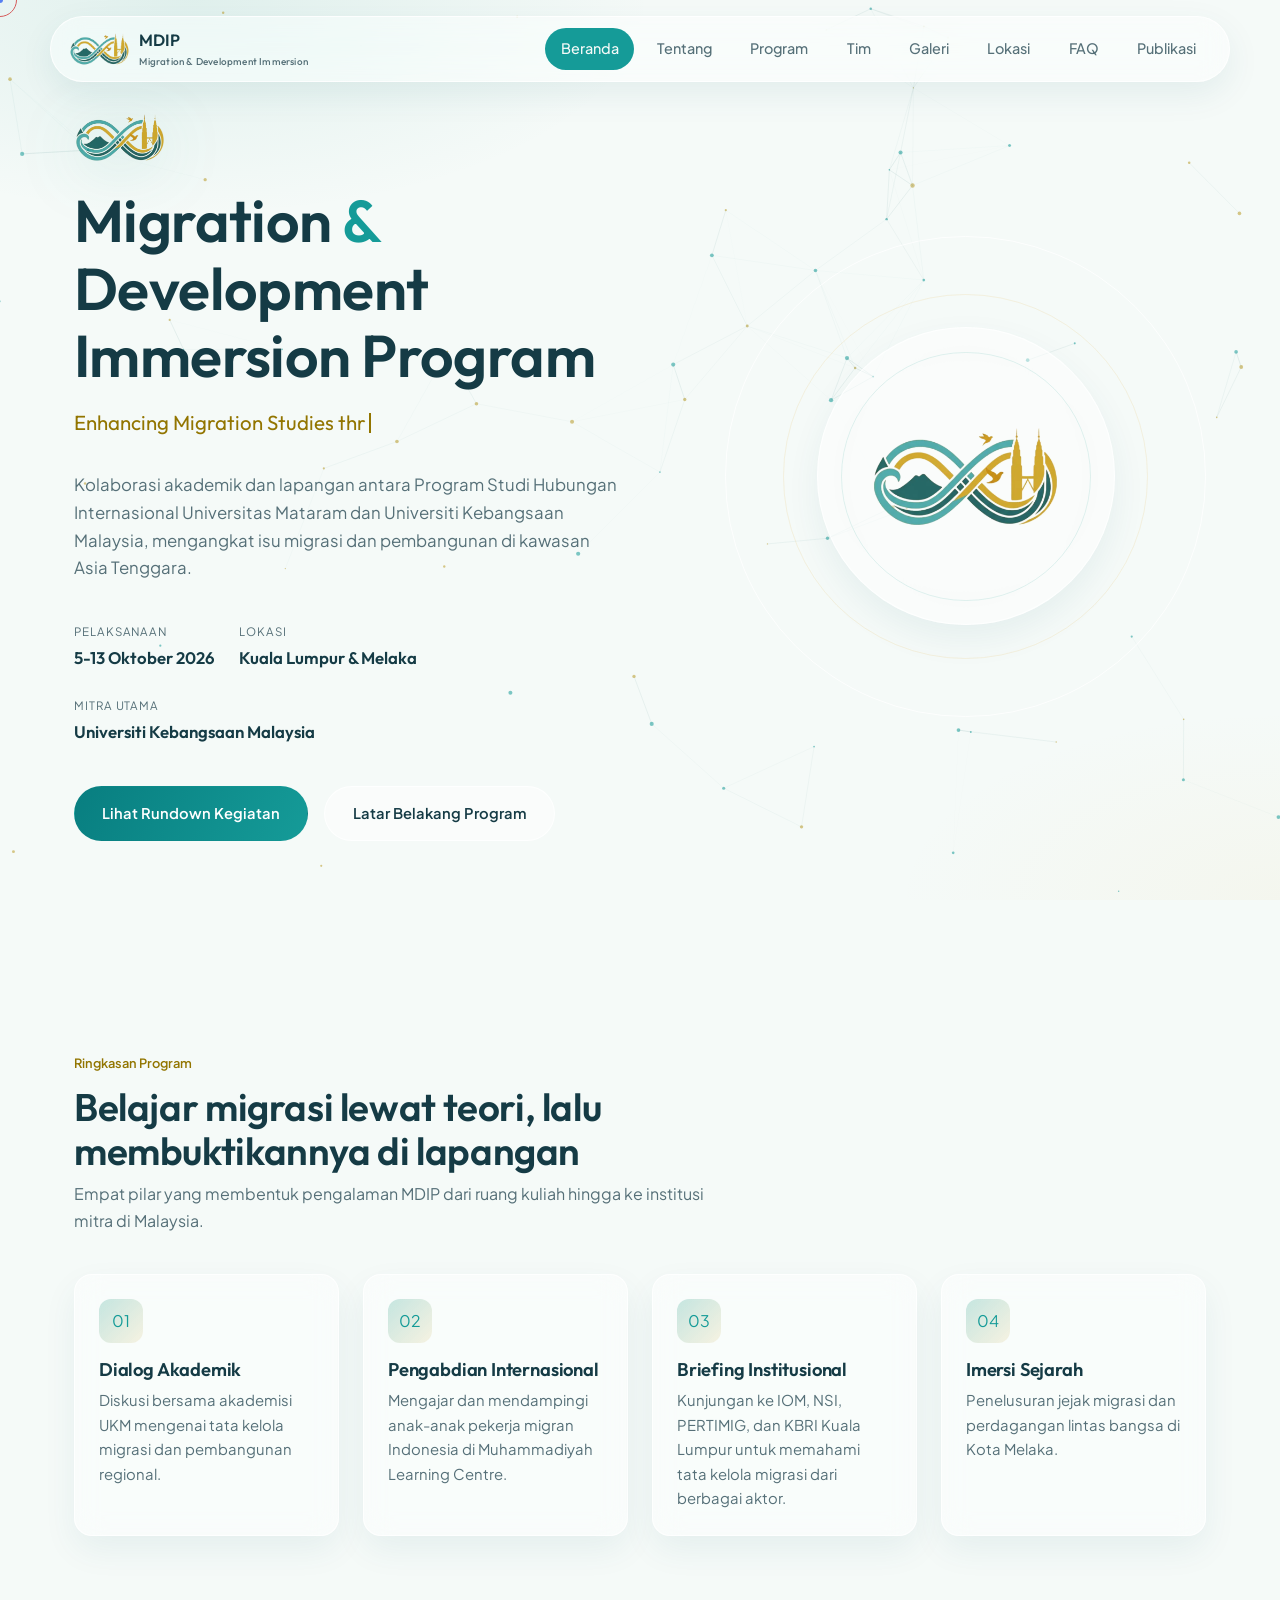
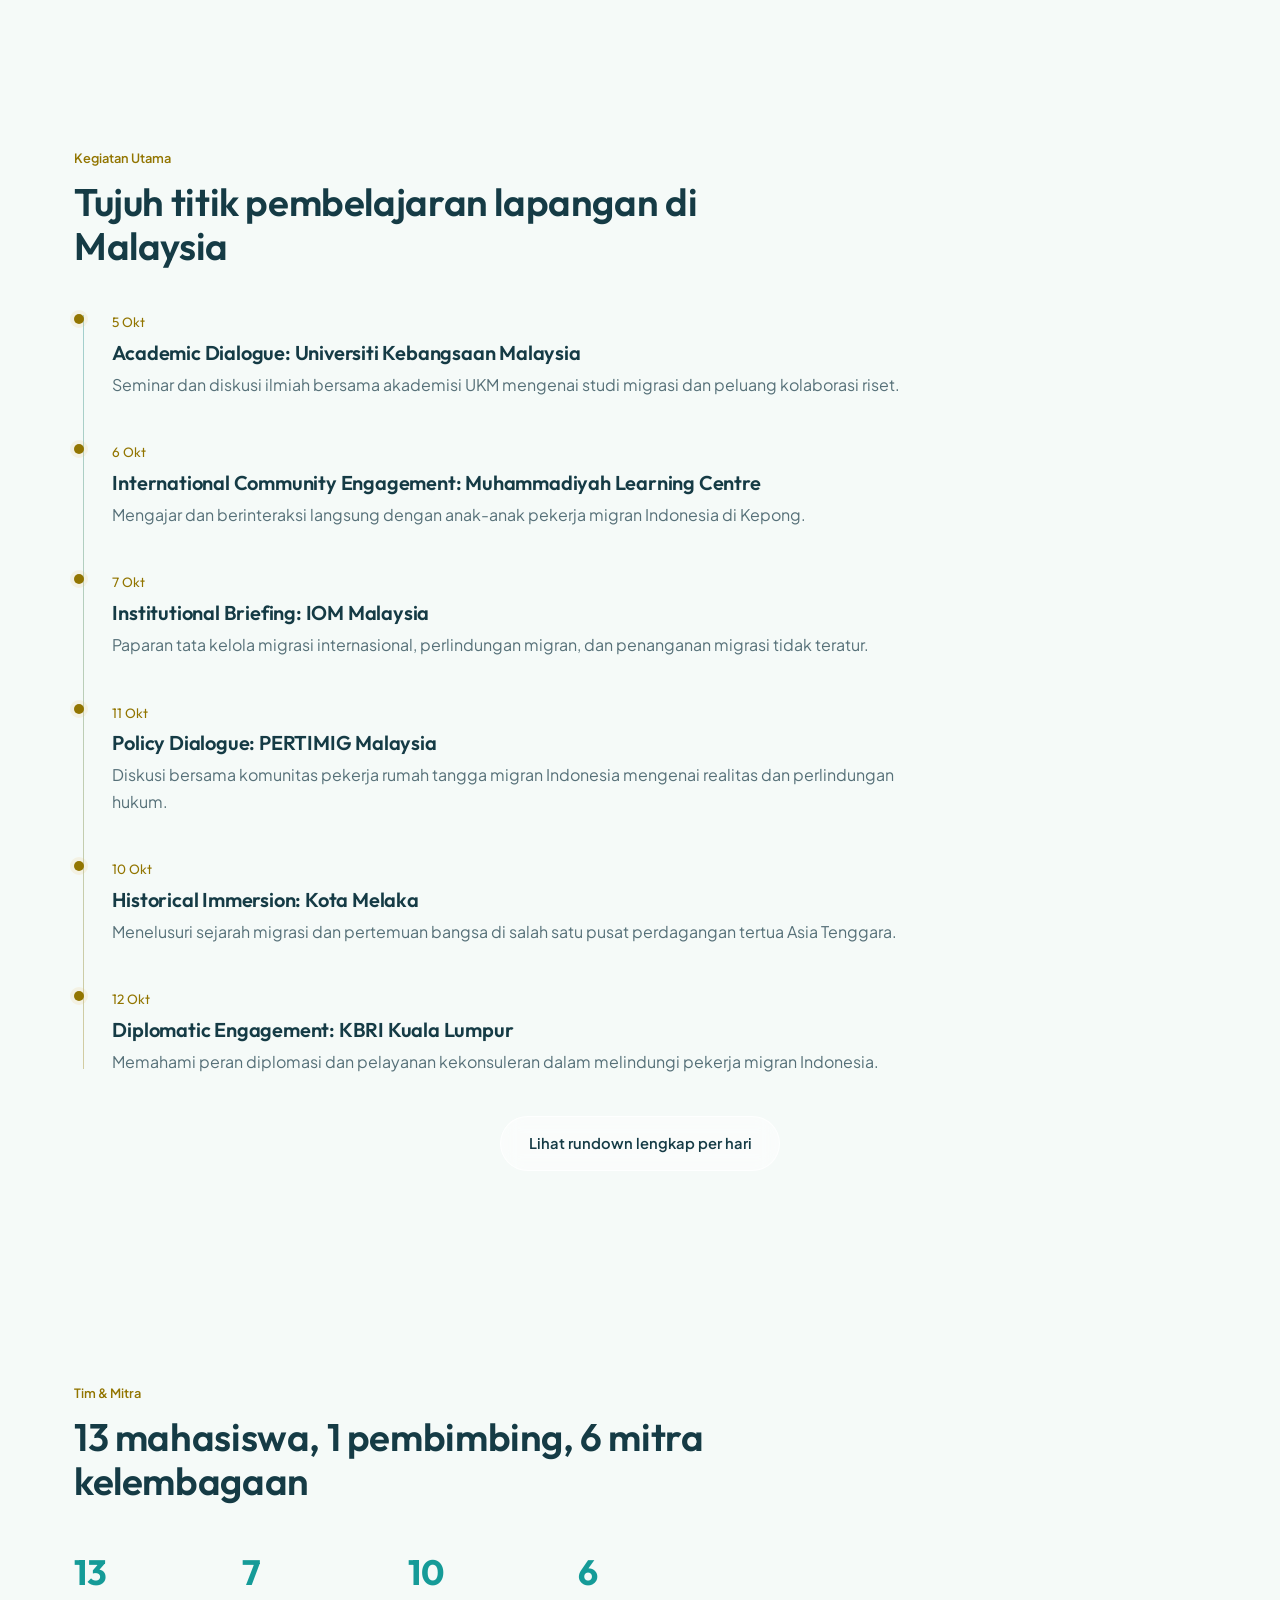
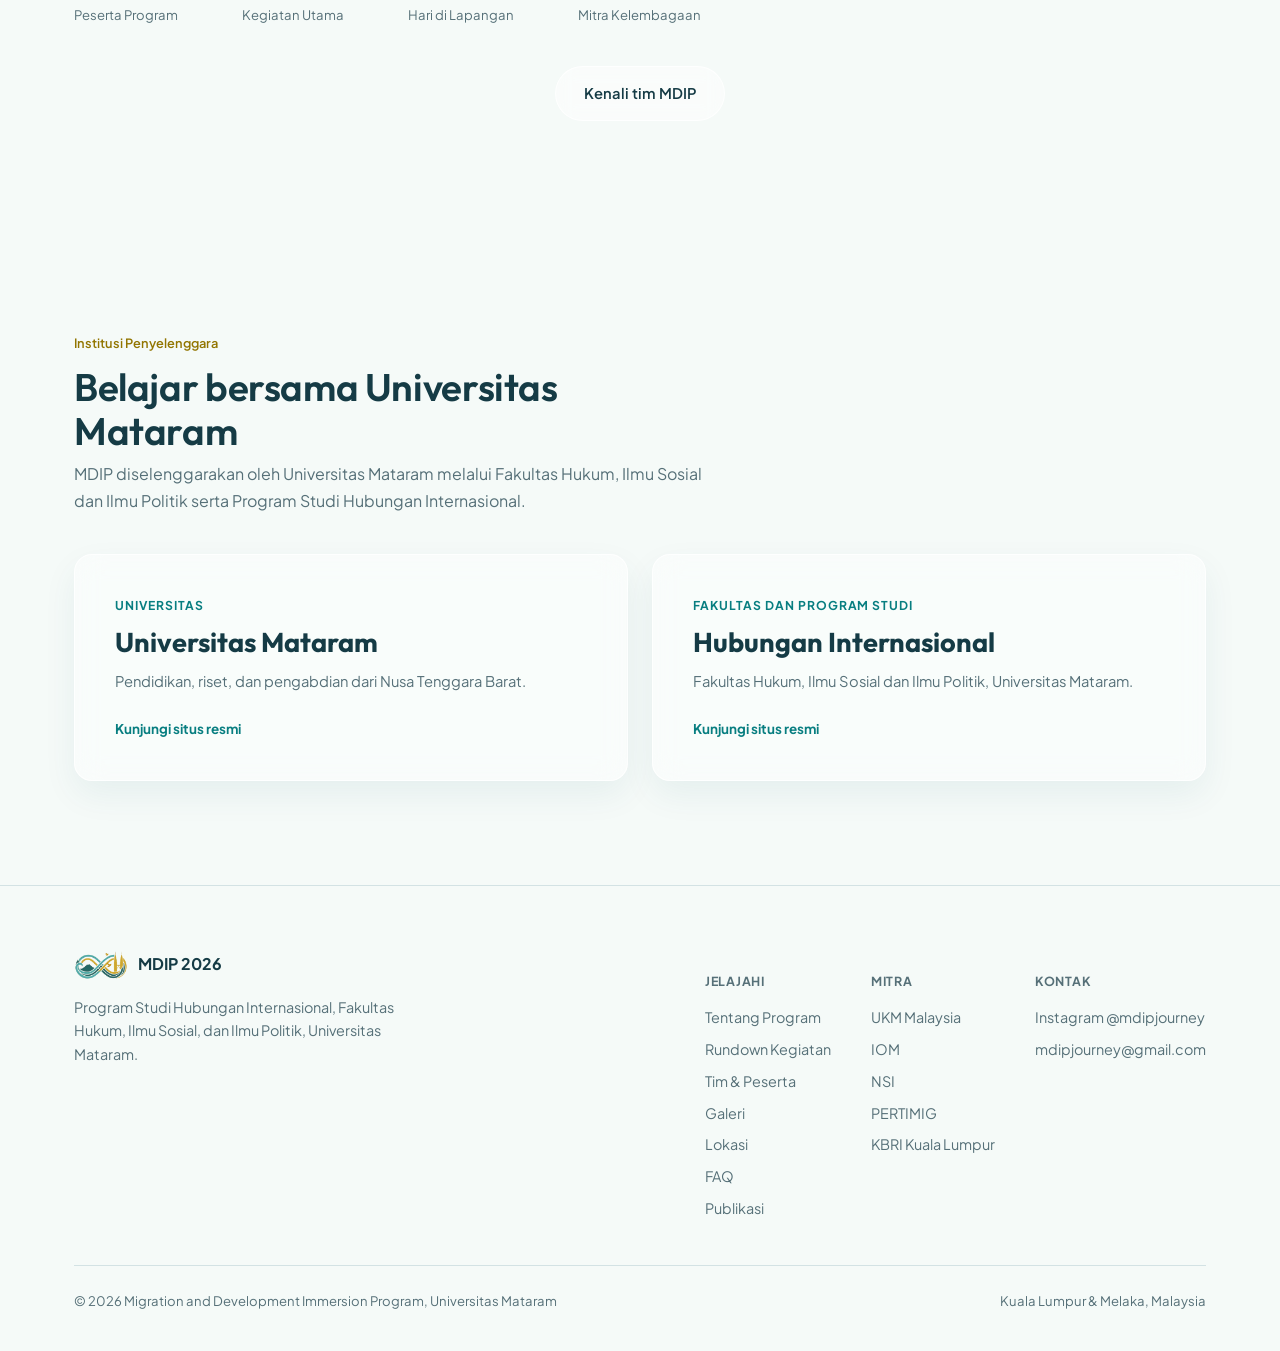
==== index.html @ fc99e885 "update" ====
<!DOCTYPE html>
<html lang="id">
<head>
<meta charset="UTF-8">
<meta name="viewport" content="width=device-width, initial-scale=1.0">
<title>MDIP: Migration and Development Immersion Program</title>
<meta name="description" content="Migration and Development Immersion Program: kolaborasi akademik dan lapangan antara Universitas Mataram dan Universiti Kebangsaan Malaysia, 5-13 Oktober 2026.">
<link rel="icon" href="assets/logo-icon.png">
<link rel="preconnect" href="https://fonts.googleapis.com">
<link href="https://fonts.googleapis.com/css2?family=Outfit:wght@500;600;700&family=Plus+Jakarta+Sans:wght@400;500;600;700&display=swap" rel="stylesheet">
<link rel="stylesheet" href="css/style.css">
<link rel="stylesheet" href="css/animations.css">
<script>try { if (sessionStorage.getItem('mdipPageEnterAt')) document.documentElement.classList.add('page-pending'); } catch (_) {}</script>
</head>
<body>

<canvas id="particle-canvas" aria-hidden="true"></canvas>
<div class="page-veil"></div>

<header class="site-header">
  <div class="container nav-inner">
    <a href="index.html" class="brand">
      <img src="assets/logo-icon.png" alt="Logo MDIP">
      <span>MDIP<small>Migration &amp; Development Immersion</small></span>
    </a>
    <nav class="nav-links" id="navLinks">
      <a href="index.html">Beranda</a>
      <a href="about.html">Tentang</a>
      <a href="program.html">Program</a>
      <a href="team.html">Tim</a>
      <a href="gallery.html">Galeri</a>
      <a href="resources.html">Lokasi</a><a href="faq.html">FAQ</a><a href="publications.html">Publikasi</a>
    </nav>
    <button class="nav-toggle" aria-label="Buka menu navigasi" aria-expanded="false">☰</button>
  </div>
</header>

<main>

  <!-- ================= HERO ================= -->
  <section class="hero">
    <div class="container hero-grid">
      <div>
        <img src="assets/logo-icon.png" class="hero-logo" alt="Lambang MDIP: gelombang teal bertemu siluet menara kembar berwarna emas">
        <h1>Migration <span class="accent">&amp;</span> Development<br>Immersion Program</h1>
        <p class="hero-type" data-typing="Enhancing Migration Studies through Academic and Field-Based Collaboration."></p>
        <p class="lede">Kolaborasi akademik dan lapangan antara Program Studi Hubungan Internasional Universitas Mataram dan Universiti Kebangsaan Malaysia, mengangkat isu migrasi dan pembangunan di kawasan Asia Tenggara.</p>

        <div class="hero-meta">
          <div class="meta-item"><span class="k">Pelaksanaan</span><span class="v">5-13 Oktober 2026</span></div>
          <div class="meta-item"><span class="k">Lokasi</span><span class="v">Kuala Lumpur &amp; Melaka</span></div>
          <div class="meta-item"><span class="k">Mitra Utama</span><span class="v">Universiti Kebangsaan Malaysia</span></div>
        </div>

        <div class="hero-cta">
          <a href="program.html" class="btn btn-primary">Lihat Rundown Kegiatan</a>
          <a href="about.html" class="btn btn-ghost">Latar Belakang Program</a>
        </div>
      </div>

      <div class="hero-visual" aria-hidden="true">
        <div class="ring r1"></div>
        <div class="ring r2"></div>
        <div class="ring r3"></div>
        <div class="core glass">
          <img src="assets/logo-icon.png" alt="">
        </div>
      </div>
    </div>
  </section>

  <!-- ================= SUMMARY ================= -->
  <section>
    <div class="container">
      <div class="section-head" data-reveal>
        <span class="eyebrow">Ringkasan Program</span>
        <h2>Belajar migrasi lewat teori, lalu membuktikannya di lapangan</h2>
        <p>Empat pilar yang membentuk pengalaman MDIP dari ruang kuliah hingga ke institusi mitra di Malaysia.</p>
      </div>

      <div class="grid grid-4" data-reveal-stagger>
        <div class="tilt-card glass">
          <div class="icon">01</div>
          <h3>Dialog Akademik</h3>
          <p>Diskusi bersama akademisi UKM mengenai tata kelola migrasi dan pembangunan regional.</p>
        </div>
        <div class="tilt-card glass">
          <div class="icon">02</div>
          <h3>Pengabdian Internasional</h3>
          <p>Mengajar dan mendampingi anak-anak pekerja migran Indonesia di Muhammadiyah Learning Centre.</p>
        </div>
        <div class="tilt-card glass">
          <div class="icon">03</div>
          <h3>Briefing Institusional</h3>
          <p>Kunjungan ke IOM, NSI, PERTIMIG, dan KBRI Kuala Lumpur untuk memahami tata kelola migrasi dari berbagai aktor.</p>
        </div>
        <div class="tilt-card glass">
          <div class="icon">04</div>
          <h3>Imersi Sejarah</h3>
          <p>Penelusuran jejak migrasi dan perdagangan lintas bangsa di Kota Melaka.</p>
        </div>
      </div>
    </div>
  </section>

  <!-- ================= HIGHLIGHTS ================= -->
  <section>
    <div class="container">
      <div class="section-head" data-reveal>
        <span class="eyebrow">Kegiatan Utama</span>
        <h2>Tujuh titik pembelajaran lapangan di Malaysia</h2>
      </div>

      <div class="timeline" data-reveal-stagger>
        <div class="timeline-item">
          <span class="num">5 Okt</span>
          <h3>Academic Dialogue: Universiti Kebangsaan Malaysia</h3>
          <p>Seminar dan diskusi ilmiah bersama akademisi UKM mengenai studi migrasi dan peluang kolaborasi riset.</p>
        </div>
        <div class="timeline-item">
          <span class="num">6 Okt</span>
          <h3>International Community Engagement: Muhammadiyah Learning Centre</h3>
          <p>Mengajar dan berinteraksi langsung dengan anak-anak pekerja migran Indonesia di Kepong.</p>
        </div>
        <div class="timeline-item">
          <span class="num">7 Okt</span>
          <h3>Institutional Briefing: IOM Malaysia</h3>
          <p>Paparan tata kelola migrasi internasional, perlindungan migran, dan penanganan migrasi tidak teratur.</p>
        </div>
        <div class="timeline-item">
          <span class="num">11 Okt</span>
          <h3>Policy Dialogue: PERTIMIG Malaysia</h3>
          <p>Diskusi bersama komunitas pekerja rumah tangga migran Indonesia mengenai realitas dan perlindungan hukum.</p>
        </div>
        <div class="timeline-item">
          <span class="num">10 Okt</span>
          <h3>Historical Immersion: Kota Melaka</h3>
          <p>Menelusuri sejarah migrasi dan pertemuan bangsa di salah satu pusat perdagangan tertua Asia Tenggara.</p>
        </div>
        <div class="timeline-item">
          <span class="num">12 Okt</span>
          <h3>Diplomatic Engagement: KBRI Kuala Lumpur</h3>
          <p>Memahami peran diplomasi dan pelayanan kekonsuleran dalam melindungi pekerja migran Indonesia.</p>
        </div>
      </div>

      <div style="margin-top: var(--space-4); text-align:center;" data-reveal>
        <a href="program.html" class="btn btn-ghost">Lihat rundown lengkap per hari</a>
      </div>
    </div>
  </section>

  <!-- ================= TEAM PREVIEW ================= -->
  <section>
    <div class="container">
      <div class="section-head" data-reveal>
        <span class="eyebrow">Tim &amp; Mitra</span>
        <h2>13 mahasiswa, 1 pembimbing, 6 mitra kelembagaan</h2>
      </div>

      <div class="stat-strip" data-reveal-stagger>
        <div class="stat"><div class="n"><span data-count="13">0</span></div><div class="l">Peserta Program</div></div>
        <div class="stat"><div class="n"><span data-count="7">0</span></div><div class="l">Kegiatan Utama</div></div>
        <div class="stat"><div class="n"><span data-count="10">0</span></div><div class="l">Hari di Lapangan</div></div>
        <div class="stat"><div class="n"><span data-count="6">0</span></div><div class="l">Mitra Kelembagaan</div></div>
      </div>

      <div style="margin-top: var(--space-4); text-align:center;" data-reveal>
        <a href="team.html" class="btn btn-ghost">Kenali tim MDIP</a>
      </div>
    </div>
  </section>

  <!-- ================= INSTITUSI ================= -->
  <section class="institutions-section">
    <div class="container">
      <div class="section-head" data-reveal>
        <span class="eyebrow">Institusi Penyelenggara</span>
        <h2>Belajar bersama Universitas Mataram</h2>
        <p>MDIP diselenggarakan oleh Universitas Mataram melalui Fakultas Hukum, Ilmu Sosial dan Ilmu Politik serta Program Studi Hubungan Internasional.</p>
      </div>
      <div class="institutions-grid" data-reveal-stagger>
        <a class="institution-card glass" href="https://unram.ac.id/" target="_blank" rel="noopener noreferrer" aria-label="Kunjungi situs resmi Universitas Mataram">
          <span class="institution-kicker">Universitas</span>
          <strong>Universitas Mataram</strong>
          <span class="institution-description">Pendidikan, riset, dan pengabdian dari Nusa Tenggara Barat.</span>
          <span class="institution-link">Kunjungi situs resmi</span>
        </a>
        <a class="institution-card glass" href="https://hi.unram.ac.id/" target="_blank" rel="noopener noreferrer" aria-label="Kunjungi situs resmi Program Studi Hubungan Internasional Universitas Mataram">
          <span class="institution-kicker">Fakultas dan Program Studi</span>
          <strong>Hubungan Internasional</strong>
          <span class="institution-description">Fakultas Hukum, Ilmu Sosial dan Ilmu Politik, Universitas Mataram.</span>
          <span class="institution-link">Kunjungi situs resmi</span>
        </a>
      </div>
    </div>
  </section>

</main>

<footer class="site-footer">
  <div class="container">
    <div class="footer-grid">
      <div>
        <div class="footer-brand">
          <img src="assets/logo-icon.png" alt="Logo MDIP">
          <strong>MDIP 2026</strong>
        </div>
        <p style="margin-top:1rem; max-width: 32ch; color: var(--ink-dim); font-size:0.9rem;">Program Studi Hubungan Internasional, Fakultas Hukum, Ilmu Sosial, dan Ilmu Politik, Universitas Mataram.</p>
      </div>
      <div class="footer-links">
        <div>
          <h5>Jelajahi</h5>
          <a href="about.html">Tentang Program</a>
          <a href="program.html">Rundown Kegiatan</a>
          <a href="team.html">Tim &amp; Peserta</a>
          <a href="gallery.html">Galeri</a>
          <a href="resources.html">Lokasi</a><a href="faq.html">FAQ</a><a href="publications.html">Publikasi</a>
        </div>
        <div>
          <h5>Mitra</h5>
          <a href="about.html#mitra-ukm">UKM Malaysia</a>
          <a href="about.html#mitra-iom">IOM</a>
          <a href="about.html#mitra-nsi">NSI</a>
          <a href="about.html#mitra-pertimig">PERTIMIG</a>
          <a href="about.html#mitra-kbri">KBRI Kuala Lumpur</a>
        </div>
        <div>
          <h5>Kontak</h5>
          <a href="https://www.instagram.com/mdipjourney/" target="_blank" rel="noopener noreferrer">Instagram @mdipjourney</a>
          <a href="mailto:mdipjourney@gmail.com">mdipjourney@gmail.com</a>
        </div>
      </div>
    </div>
    <div class="footer-bottom">
      <span>© 2026 Migration and Development Immersion Program, Universitas Mataram</span>
      <span>Kuala Lumpur &amp; Melaka, Malaysia</span>
    </div>
  </div>
</footer>

<script src="js/particles.js"></script>
<script src="js/animations.js"></script>
<script src="js/main.js"></script>
</body>
</html>
---- css/style.css ----
/* =========================================================================
   MDIP: Migration and Development Immersion Program
   style.css: core design tokens, layout, and component styling
   Palette pulled from the MDIP mark: teal wave, gold skyline, deep blue text
   ========================================================================= */

:root {
  /* --- Color tokens (from the MDIP logo) --- */
  --navy: #F5FAF8;
  --navy-soft: #FFFFFF;
  --charcoal: #EAF3F0;
  --teal: #087E80;
  --teal-bright: #159B98;
  --gold: #927500;
  --deep-blue: #07556A;
  --ink: #153B45;
  --ink-dim: #567078;
  --line: rgba(7, 85, 106, 0.14);
  --glass-bg: rgba(255, 255, 255, 0.48);
  --glass-bg-strong: rgba(255, 255, 255, 0.68);
  --glass-border: rgba(255, 255, 255, 0.78);

  /* --- Type --- */
  --font-display: 'Outfit', 'Plus Jakarta Sans', sans-serif;
  --font-body: 'Plus Jakarta Sans', sans-serif;

  /* --- Spacing scale --- */
  --space-1: 0.5rem;
  --space-2: 1rem;
  --space-3: 1.5rem;
  --space-4: 2.5rem;
  --space-5: 4rem;
  --space-6: 6.5rem;

  --radius: 18px;
  --radius-sm: 10px;
  --max-width: 1180px;

  --ease: cubic-bezier(0.22, 1, 0.36, 1);
}

/* =========================================================================
   Reset
   ========================================================================= */
*, *::before, *::after { box-sizing: border-box; }
html { scroll-behavior: smooth; }
body, h1, h2, h3, h4, p, figure { margin: 0; }
ul { list-style: none; margin: 0; padding: 0; }
a { color: inherit; text-decoration: none; }
img { max-width: 100%; display: block; }
button { font: inherit; cursor: pointer; }

body {
  background: var(--navy);
  color: var(--ink);
  font-family: var(--font-body);
  font-size: 16px;
  line-height: 1.65;
  -webkit-font-smoothing: antialiased;
  overflow-x: hidden;
  position: relative;
}

/* Subtle radial vignette behind the particle canvas so corners stay dark */
body::before {
  content: "";
  position: fixed;
  inset: 0;
  z-index: -2;
  background:
    radial-gradient(ellipse 60% 40% at 15% 0%, rgba(42,157,143,0.10), transparent 60%),
    radial-gradient(ellipse 50% 35% at 100% 100%, rgba(233,196,106,0.07), transparent 60%),
    var(--navy);
}

::selection { background: var(--teal); color: var(--navy); }

h1, h2, h3, h4 {
  font-family: var(--font-display);
  font-weight: 600;
  line-height: 1.15;
  letter-spacing: -0.01em;
}

.eyebrow {
  font-family: var(--font-body);
  font-weight: 600;
  font-size: 0.8rem;
  color: var(--gold);
  display: inline-block;
}

.container {
  max-width: var(--max-width);
  margin: 0 auto;
  padding: 0 var(--space-3);
}

section { position: relative; padding: var(--space-6) 0; }

/* Scroll focus visibility */
a:focus-visible, button:focus-visible, summary:focus-visible {
  outline: 2px solid var(--teal-bright);
  outline-offset: 3px;
  border-radius: 4px;
}

/* =========================================================================
   Particle canvas + custom cursor
   ========================================================================= */
#particle-canvas {
  position: fixed;
  inset: 0;
  z-index: -1;
  width: 100%;
  height: 100%;
}

.cursor-dot, .cursor-ring {
  position: fixed;
  top: 0; left: 0;
  pointer-events: none;
  z-index: 9999;
  border-radius: 50%;
  transform: translate(-50%, -50%);
  mix-blend-mode: difference;
}
.cursor-dot {
  width: 6px; height: 6px;
  background: var(--gold);
}
.cursor-ring {
  width: 34px; height: 34px;
  border: 1px solid var(--teal-bright);
  transition: width 0.2s var(--ease), height 0.2s var(--ease), border-color 0.2s var(--ease), opacity 0.2s;
}
.cursor-ring.is-active {
  width: 54px; height: 54px;
  border-color: var(--gold);
}
@media (hover: none), (pointer: coarse) {
  .cursor-dot, .cursor-ring { display: none; }
}

/* =========================================================================
   Navigation
   ========================================================================= */
.site-header {
  position: fixed;
  top: 0; left: 0; right: 0;
  z-index: 500;
  padding: var(--space-2) 0;
  transition: padding 0.35s var(--ease), background 0.35s var(--ease);
}
.site-header .nav-inner {
  display: flex;
  align-items: center;
  justify-content: space-between;
  padding: 0.65rem 1.1rem;
  border-radius: 999px;
  background: var(--glass-bg);
  border: 1px solid var(--glass-border);
  backdrop-filter: blur(15px) saturate(150%);
  -webkit-backdrop-filter: blur(15px) saturate(150%);
  box-shadow: 0 12px 34px rgba(7, 85, 106, 0.08);
}
.site-header.is-scrolled { padding: 0.6rem 0; }
.site-header.is-scrolled .nav-inner { background: var(--glass-bg-strong); }

.brand {
  display: flex;
  align-items: center;
  gap: 0.6rem;
  font-family: var(--font-display);
  font-weight: 600;
  font-size: 1.02rem;
}
.brand img { height: 34px; width: auto; }
.brand span { color: var(--ink); }
.brand small { display: block; font-size: 0.62rem; font-weight: 500; color: var(--ink-dim); letter-spacing: 0.02em; }

.nav-links {
  display: flex;
  align-items: center;
  gap: var(--space-1);
}
.nav-links a {
  position: relative;
  padding: 0.55rem 0.95rem;
  font-size: 0.9rem;
  font-weight: 500;
  color: var(--ink-dim);
  border-radius: 999px;
  transition: color 0.25s var(--ease), background 0.25s var(--ease);
}
.nav-links a:active, .footer-links a:active, .btn:active, button:active { transform: scale(0.97); }
.nav-links a:hover, .nav-links a.is-active { color: var(--navy); background: var(--teal-bright); }

.nav-toggle {
  display: none;
  width: 40px; height: 40px;
  border-radius: 50%;
  border: 1px solid var(--glass-border);
  background: transparent;
  color: var(--ink);
  align-items: center;
  justify-content: center;
}

@media (max-width: 860px) {
  .nav-toggle { display: flex; }
  .nav-links {
    position: fixed;
    top: 88px; right: var(--space-3); left: var(--space-3);
    flex-direction: column;
    align-items: stretch;
    gap: 0.3rem;
    padding: var(--space-2);
    background: rgba(255, 255, 255, 0.78);
    border: 1px solid var(--glass-border);
    border-radius: var(--radius);
    backdrop-filter: blur(18px) saturate(150%);
    -webkit-backdrop-filter: blur(18px) saturate(150%);
    transform: translateY(-12px);
    opacity: 0;
    pointer-events: none;
    transition: all 0.3s var(--ease);
  }
  .nav-links.is-open { transform: translateY(0); opacity: 1; pointer-events: auto; }
  .nav-links a { text-align: center; padding: 0.85rem; }
}

/* =========================================================================
   Buttons
   ========================================================================= */
.btn {
  display: inline-flex;
  align-items: center;
  gap: 0.55rem;
  padding: 0.9rem 1.7rem;
  border-radius: 999px;
  font-weight: 600;
  font-size: 0.92rem;
  border: 1px solid transparent;
  position: relative;
  overflow: hidden;
  transition: transform 0.3s var(--ease), box-shadow 0.3s var(--ease), background-color 0.3s var(--ease);
}
.btn-primary {
  background: linear-gradient(120deg, var(--teal), var(--teal-bright));
  color: #FFFFFF;
}
.btn-primary:hover { transform: translateY(-2px); box-shadow: 0 14px 30px -12px rgba(42,157,143,0.55); }
.btn-ghost {
  background: var(--glass-bg);
  border-color: var(--glass-border);
  color: var(--ink);
  backdrop-filter: blur(10px);
  -webkit-backdrop-filter: blur(10px);
}
.btn-ghost:hover { border-color: var(--gold); color: var(--gold); transform: translateY(-2px); }

/* =========================================================================
   Hero
   ========================================================================= */
.hero {
  min-height: 100svh;
  display: flex;
  align-items: center;
  padding-top: 7rem;
}
.hero-grid {
  display: grid;
  grid-template-columns: 1.1fr 0.9fr;
  gap: var(--space-5);
  align-items: center;
}
.hero-logo {
  width: 92px;
  margin-bottom: var(--space-3);
  filter: drop-shadow(0 8px 30px rgba(42,157,143,0.25));
}
.hero h1 {
  font-size: clamp(2.4rem, 4.6vw, 4rem);
  color: var(--ink);
}
.hero h1 .accent { color: var(--teal-bright); }
.hero-type {
  margin-top: var(--space-2);
  font-family: var(--font-display);
  font-size: clamp(1.05rem, 1.6vw, 1.35rem);
  color: var(--gold);
  min-height: 2.4em;
}
.hero-type .cursor-bar { display: inline-block; width: 2px; height: 1em; background: var(--gold); margin-left: 3px; animation: blink 0.9s steps(1) infinite; vertical-align: -0.15em; }
@keyframes blink { 50% { opacity: 0; } }

.hero p.lede { margin-top: var(--space-2); max-width: 46ch; color: var(--ink-dim); font-size: 1.05rem; }

.hero-meta {
  display: flex;
  flex-wrap: wrap;
  gap: var(--space-3);
  margin-top: var(--space-4);
}
.hero-meta .meta-item { display: flex; flex-direction: column; gap: 0.2rem; }
.hero-meta .meta-item .k { font-size: 0.72rem; text-transform: uppercase; letter-spacing: 0.08em; color: var(--ink-dim); }
.hero-meta .meta-item .v { font-family: var(--font-display); font-weight: 600; font-size: 1.05rem; }

.hero-cta { margin-top: var(--space-4); display: flex; gap: var(--space-2); flex-wrap: wrap; }

.hero-visual {
  position: relative;
  aspect-ratio: 1/1;
  display: grid;
  place-items: center;
}
.hero-visual .ring {
  position: absolute;
  border-radius: 50%;
  border: 1px solid var(--glass-border);
}
.hero-visual .ring.r1 { inset: 0; }
.hero-visual .ring.r2 { inset: 12%; border-color: rgba(233,196,106,0.18); }
.hero-visual .ring.r3 { inset: 24%; border-color: rgba(42,157,143,0.25); }
.hero-visual .core {
  position: relative;
  width: 62%; height: 62%;
  border-radius: 50%;
  background: var(--glass-bg);
  border: 1px solid var(--glass-border);
  backdrop-filter: blur(15px) saturate(150%);
  -webkit-backdrop-filter: blur(15px) saturate(150%);
  display: grid; place-items: center;
  padding: var(--space-3);
}
.hero-visual img { width: 78%; }

@media (max-width: 960px) {
  .hero-grid { grid-template-columns: 1fr; }
  .hero-visual { max-width: 320px; margin: 0 auto; }
}

/* =========================================================================
   Glass card
   ========================================================================= */
.glass {
  background: var(--glass-bg);
  border: 1px solid var(--glass-border);
  border-radius: var(--radius);
  backdrop-filter: blur(15px) saturate(150%);
  -webkit-backdrop-filter: blur(15px) saturate(150%);
  box-shadow: 0 14px 34px rgba(7, 85, 106, 0.065);
}
@supports not ((backdrop-filter: blur(1px)) or (-webkit-backdrop-filter: blur(1px))) {
  .glass, .site-header .nav-inner { background: rgba(255, 255, 255, 0.96); }
}

/* Section headers */
.section-head { max-width: 640px; margin-bottom: var(--space-4); }
.section-head h2 { font-size: clamp(1.8rem, 3vw, 2.6rem); margin-top: 0.6rem; }
.section-head p { margin-top: var(--space-1); color: var(--ink-dim); }

/* =========================================================================
   Summary / highlight grids
   ========================================================================= */
.grid { display: grid; gap: var(--space-3); }
.grid-2 { grid-template-columns: repeat(2, 1fr); }
.grid-3 { grid-template-columns: repeat(3, 1fr); }
.grid-4 { grid-template-columns: repeat(4, 1fr); }
@media (max-width: 900px) { .grid-3, .grid-4 { grid-template-columns: repeat(2, 1fr); } }
@media (max-width: 600px) { .grid-2, .grid-3, .grid-4 { grid-template-columns: 1fr; } }

.tilt-card {
  padding: var(--space-3);
  transition: transform 0.15s ease, border-color 0.3s var(--ease), box-shadow 0.3s var(--ease);
  will-change: transform;
}
.tilt-card:hover { border-color: rgba(233,196,106,0.35); box-shadow: 0 20px 45px -20px rgba(0,0,0,0.55); }
.tilt-card .num { font-family: var(--font-display); font-size: 0.85rem; color: var(--teal-bright); }
.tilt-card h3 { margin-top: 0.7rem; font-size: 1.15rem; }
.tilt-card p { margin-top: 0.5rem; color: var(--ink-dim); font-size: 0.93rem; }
.tilt-card .icon {
  width: 44px; height: 44px;
  border-radius: 12px;
  display: grid; place-items: center;
  background: linear-gradient(135deg, rgba(42,157,143,0.25), rgba(233,196,106,0.18));
  color: var(--teal-bright);
  margin-bottom: var(--space-2);
}

/* =========================================================================
   Timeline (activities)
   ========================================================================= */
.timeline { position: relative; padding-left: 2.4rem; }
.timeline::before {
  content: "";
  position: absolute; left: 0.55rem; top: 0.4rem; bottom: 0.4rem;
  width: 1px;
  background: linear-gradient(var(--teal), var(--gold));
  opacity: 0.35;
}
.timeline-item { position: relative; padding: 0 0 var(--space-4); }
.timeline-item:last-child { padding-bottom: 0; }
.timeline-item::before {
  content: "";
  position: absolute; left: -2.4rem; top: 0.35rem;
  width: 10px; height: 10px;
  border-radius: 50%;
  background: var(--gold);
  box-shadow: 0 0 0 4px rgba(233,196,106,0.15);
}
.timeline-item .num { color: var(--gold); font-family: var(--font-display); font-size: 0.85rem; }
.timeline-item h3 { margin-top: 0.4rem; font-size: 1.25rem; }
.timeline-item p { margin-top: 0.5rem; color: var(--ink-dim); max-width: 68ch; }

/* =========================================================================
   Accordion (rundown)
   ========================================================================= */
.rundown-tabs {
  display: flex;
  gap: 0.4rem;
  overflow-x: auto;
  padding-bottom: 0.5rem;
  margin-bottom: var(--space-3);
  scrollbar-width: thin;
}
.rundown-tabs button {
  flex: 0 0 auto;
  padding: 0.65rem 1.1rem;
  border-radius: 999px;
  border: 1px solid var(--glass-border);
  background: var(--glass-bg);
  color: var(--ink-dim);
  font-size: 0.85rem;
  font-weight: 600;
  transition: all 0.25s var(--ease);
}
.rundown-tabs button.is-active { background: var(--teal); color: #FFFFFF; border-color: var(--teal); }
.rundown-tabs button .d { display: block; font-size: 0.68rem; font-weight: 500; opacity: 0.75; }

.rundown-panel { display: none; }
.rundown-panel.is-active { display: block; }
.rundown-panel.is-active { animation: panelIn 0.42s var(--ease) both; }
@keyframes panelIn { from { opacity: 0; transform: translateY(12px); } to { opacity: 1; transform: translateY(0); } }
.rundown-panel h3 { font-size: 1.3rem; }
.rundown-panel .sub { color: var(--gold); font-size: 0.85rem; margin-top: 0.3rem; }

.agenda-row {
  display: grid;
  grid-template-columns: 110px 1fr;
  gap: var(--space-2);
  padding: var(--space-2) 0;
  border-bottom: 1px solid var(--line);
}
.agenda-row:last-child { border-bottom: none; }
.agenda-row .time { font-family: var(--font-display); font-weight: 600; color: var(--teal-bright); font-size: 0.92rem; }
.agenda-row .what { font-weight: 600; }
.agenda-row .desc { color: var(--ink-dim); font-size: 0.9rem; margin-top: 0.25rem; }
.agenda-row .loc { display: inline-block; margin-top: 0.4rem; font-size: 0.78rem; color: var(--gold); }
@media (max-width: 640px) { .agenda-row { grid-template-columns: 1fr; gap: 0.3rem; } }

/* =========================================================================
   Team
   ========================================================================= */
.leadership-grid { display: grid; grid-template-columns: minmax(0, 1fr); max-width: 780px; gap: var(--space-3); }
.supervisor-card { display: grid; grid-template-columns: minmax(190px, 0.72fr) 1fr; align-items: center; overflow: hidden; }
.supervisor-card > img { width: 100%; height: 100%; min-height: 300px; object-fit: cover; object-position: center 24%; }
.supervisor-copy { padding: clamp(1.25rem, 3vw, 2.25rem); }
.supervisor-copy h3 { margin-top: 0.7rem; font-size: clamp(1.2rem, 2.2vw, 1.55rem); }
.supervisor-copy p { margin-top: 0.7rem; color: var(--ink-dim); font-size: 0.92rem; }
.team-lead-card { padding: clamp(1.5rem, 3vw, 2.25rem); min-height: 220px; display: flex; flex-direction: column; align-items: flex-start; }
.team-lead-card, .division-card { cursor: pointer; text-align: left; }
.team-lead-card:hover, .division-card:hover { border-color: rgba(8, 126, 128, 0.34); box-shadow: 0 18px 38px rgba(7, 85, 106, 0.12); }
.team-lead-card:focus-visible, .division-card:focus-visible { outline: 2px solid var(--teal); outline-offset: 4px; }
.team-role-label { color: var(--teal); font-size: 0.76rem; font-weight: 700; letter-spacing: 0.1em; text-transform: uppercase; }
.team-lead-card h3 { margin-top: 1rem; font-size: clamp(1.2rem, 2.2vw, 1.55rem); }
.team-lead-card p { margin-top: 0.7rem; color: var(--ink-dim); font-size: 0.92rem; }
.team-lead-card .nim { margin-top: auto; padding-top: 1rem; font-size: 0.72rem; color: var(--teal); letter-spacing: 0.04em; }

.divisions-grid { display: grid; grid-template-columns: repeat(5, minmax(0, 1fr)); gap: var(--space-2); }
.division-card { padding: 0; overflow: hidden; }
.division-card img { width: 100%; aspect-ratio: 4 / 5; object-fit: cover; object-position: center; transition: transform 0.55s var(--ease); }
.division-card:hover img, .division-card:focus-visible img { transform: scale(1.035); }
.division-card h3 { margin: 0; padding: 1rem 1.1rem 1.2rem; font-size: 1.12rem; }
.leader-photo-card p { margin: -0.75rem 1.1rem 1.2rem; color: var(--ink-dim); font-size: 0.84rem; }
.team-card-hint { display: block; width: 100%; margin-top: 1rem; padding-top: 0.85rem; border-top: 1px solid var(--line); color: var(--teal); font-size: 0.78rem; font-weight: 700; }
.team-card-hint span { display: inline-block; margin-left: 0.25rem; transition: transform 0.25s var(--ease); }
.team-lead-card:hover .team-card-hint span { transform: translate(3px, -2px); }
@media (max-width: 1100px) { .divisions-grid { grid-template-columns: repeat(3, minmax(0, 1fr)); gap: var(--space-3); } }
@media (max-width: 760px) { .divisions-grid { grid-template-columns: repeat(2, minmax(0, 1fr)); } }
@media (max-width: 560px) {
  .divisions-grid { grid-template-columns: 1fr; }
  .supervisor-card { grid-template-columns: 1fr; }
  .supervisor-card > img { height: auto; min-height: 0; aspect-ratio: 4 / 3; object-position: center 25%; }
}

/* Team photos are ready to populate as images are added later. */
.team-photo-dialog {
  position: fixed;
  inset: 0;
  margin: auto;
  padding: 0;
  width: min(720px, calc(100% - 2rem));
  max-height: min(90vh, 860px);
  overflow: auto;
  border: 1px solid rgba(255,255,255,0.82);
  border-radius: var(--radius);
  background: rgba(255,255,255,0.96);
  color: var(--ink);
  box-shadow: 0 28px 90px rgba(7, 54, 67, 0.3);
  opacity: 0;
  transform: translateY(18px) scale(0.985);
  transition: opacity 0.22s ease, transform 0.22s var(--ease);
}
.team-photo-dialog.is-visible { opacity: 1; transform: translateY(0) scale(1); }
.team-photo-dialog::backdrop { background: rgba(12, 43, 51, 0.58); backdrop-filter: blur(8px); -webkit-backdrop-filter: blur(8px); }
.team-dialog-content { position: relative; padding: clamp(1.25rem, 4vw, 2.25rem); }
.team-dialog-content h2 { margin-top: 0.45rem; padding-right: 2.5rem; font-size: clamp(1.4rem, 3vw, 2rem); }
.team-dialog-subtitle { margin-top: 0.3rem; color: var(--ink-dim); font-size: 0.9rem; }
.team-dialog-close { position: absolute; top: 1rem; right: 1rem; display: inline-flex; align-items: center; justify-content: center; min-height: 40px; padding: 0.55rem 1rem; border: 1px solid var(--line); border-radius: 999px; background: white; color: var(--ink); font-size: 0.84rem; font-weight: 700; line-height: 1; transition: transform 0.2s var(--ease), background 0.2s ease, border-color 0.2s ease; }
.team-dialog-close:hover { transform: translateY(-1px); border-color: var(--teal); background: var(--charcoal); }
.team-photo-stage { display: grid; place-items: center; width: fit-content; max-width: 100%; height: auto; min-height: 0; margin: 1.2rem auto 0; overflow: hidden; border: 1px solid var(--line); border-radius: var(--radius-sm); background: linear-gradient(145deg, rgba(21,155,152,0.06), rgba(185,154,40,0.06)); }
.team-photo-stage img { display: block; width: auto; height: auto; max-width: 100%; max-height: min(55vh, 560px); object-fit: contain; }
.team-photo-stage img.team-photo-enter { animation: teamPhotoEnter 0.24s var(--ease) both; }
@keyframes teamPhotoEnter { from { opacity: 0; transform: translateY(5px) scale(0.992); } to { opacity: 1; transform: translateY(0) scale(1); } }
.team-photo-placeholder { display: grid; place-items: center; align-content: center; gap: 0.8rem; width: min(100%, 420px); min-height: 220px; padding: 1.5rem; color: var(--ink-dim); text-align: center; font-size: 0.88rem; }
.photo-placeholder-mark { display: grid; place-items: center; width: 64px; height: 64px; border: 1px solid rgba(8,126,128,0.22); border-radius: 20px; background: rgba(255,255,255,0.72); color: var(--teal); font-family: var(--font-display); font-size: 0.82rem; font-weight: 700; letter-spacing: 0.08em; }
.team-photo-controls { display: flex; align-items: center; justify-content: center; gap: 1rem; margin-top: 1rem; }
.team-photo-controls button { display: grid; place-items: center; width: 40px; height: 40px; border: 1px solid var(--line); border-radius: 50%; background: white; color: var(--teal); font-size: 1.2rem; transition: background 0.2s ease, transform 0.2s var(--ease); }
.team-photo-controls button:hover { background: var(--charcoal); transform: scale(1.05); }
.team-photo-controls button[hidden] { display: none; }
.team-photo-counter { min-width: 110px; color: var(--ink-dim); font-size: 0.78rem; text-align: center; }
@media (prefers-reduced-motion: reduce) { .team-photo-dialog, .team-photo-dialog.is-visible { transition: none; transform: none; } .team-photo-stage img.team-photo-enter { animation: none; } }

/* =========================================================================
   Gallery
   ========================================================================= */
.masonry {
  columns: 3 220px;
  column-gap: var(--space-2);
}
.masonry figure {
  break-inside: avoid;
  margin-bottom: var(--space-2);
  border-radius: var(--radius-sm);
  overflow: hidden;
  position: relative;
  cursor: pointer;
  transition: transform 0.28s var(--ease), box-shadow 0.28s var(--ease);
}
.masonry figure:active { transform: scale(0.985); }
.masonry .ph {
  width: 100%;
  aspect-ratio: var(--ar, 1/1);
  background: linear-gradient(135deg, var(--deep-blue), var(--navy-soft));
  display: grid; place-items: center;
  color: var(--ink-dim);
  font-size: 0.78rem;
  text-align: center;
  padding: var(--space-2);
}
.masonry figcaption {
  position: absolute; inset: auto 0 0 0;
  padding: 0.7rem 0.9rem;
  font-size: 0.78rem;
  background: linear-gradient(to top, rgba(10,21,32,0.9), transparent);
  transform: translateY(100%);
  transition: transform 0.3s var(--ease);
}
.masonry figure:hover figcaption { transform: translateY(0); }

.lightbox {
  position: fixed; inset: 0; z-index: 2000;
  background: rgba(12, 43, 51, 0.78);
  backdrop-filter: blur(6px);
  display: none;
  align-items: center; justify-content: center;
  padding: var(--space-3);
}
.lightbox.is-open { display: flex; }
.lightbox .box { position: relative; max-width: 640px; width: 100%; padding: var(--space-4); text-align: center; }
.lightbox .close { position: absolute; top: var(--space-3); right: var(--space-3); width: auto; min-height: 40px; padding: 0.55rem 1rem; border-radius: 999px; display: inline-flex; align-items: center; justify-content: center; font-size: 0.84rem; font-weight: 700; }

/* Partner logos strip */
.partners-strip {
  display: flex;
  flex-wrap: wrap;
  gap: var(--space-3);
  align-items: center;
  justify-content: space-between;
  padding: var(--space-3);
}
.partners-strip .mark {
  font-family: var(--font-display);
  font-weight: 600;
  color: var(--ink-dim);
  font-size: 0.95rem;
  letter-spacing: 0.02em;
  opacity: 0.75;
  transition: opacity 0.3s, color 0.3s;
}
.partners-strip .mark:hover { opacity: 1; color: var(--gold); }

/* =========================================================================
   SDG chips
   ========================================================================= */
.sdg-grid { display: grid; grid-template-columns: repeat(4, 1fr); gap: var(--space-2); }
@media (max-width: 760px) { .sdg-grid { grid-template-columns: repeat(2, 1fr); } }
.sdg-card { padding: var(--space-3); text-align: left; }
.sdg-card {
  display: flex;
  flex-direction: column;
  min-height: 230px;
  color: var(--ink);
  transition: transform 0.32s var(--ease), border-color 0.32s var(--ease), box-shadow 0.32s var(--ease);
}
.sdg-card:hover { transform: translateY(-5px); border-color: rgba(8, 126, 128, 0.34); box-shadow: 0 18px 38px rgba(7, 85, 106, 0.12); }
.sdg-card .tag { font-family: var(--font-display); font-weight: 700; font-size: 1.6rem; color: var(--gold); }
.sdg-card h4 { margin-top: 0.5rem; font-size: 0.98rem; }
.sdg-card p { margin-top: 0.4rem; font-size: 0.85rem; color: var(--ink-dim); }
.sdg-visit { margin-top: auto; padding-top: var(--space-2); color: var(--teal); font-size: 0.8rem; font-weight: 700; }
.sdg-card:hover .sdg-visit { color: var(--deep-blue); }

/* Official university links on the home page */
.institutions-grid { display: grid; grid-template-columns: repeat(2, minmax(0, 1fr)); gap: var(--space-3); }
.institution-card {
  min-height: 220px;
  padding: clamp(1.5rem, 4vw, 2.5rem);
  display: flex;
  flex-direction: column;
  align-items: flex-start;
  color: var(--ink);
  transition: transform 0.32s var(--ease), border-color 0.32s var(--ease), box-shadow 0.32s var(--ease);
}
.institution-card:hover { transform: translateY(-5px); border-color: rgba(8, 126, 128, 0.34); box-shadow: 0 18px 38px rgba(7, 85, 106, 0.12); }
.institution-kicker { color: var(--teal); font-size: 0.76rem; font-weight: 700; letter-spacing: 0.08em; text-transform: uppercase; }
.institution-card strong { margin-top: 0.7rem; font-family: var(--font-display); font-size: clamp(1.25rem, 2.4vw, 1.7rem); line-height: 1.2; }
.institution-description { margin-top: 0.65rem; color: var(--ink-dim); font-size: 0.92rem; }
.institution-link { margin-top: auto; padding-top: var(--space-3); color: var(--teal); font-size: 0.84rem; font-weight: 700; }
.institution-card:hover .institution-link { color: var(--deep-blue); }
@media (max-width: 640px) { .institutions-grid { grid-template-columns: 1fr; } }
.partner-directory-grid { display: grid; grid-template-columns: repeat(3, minmax(0, 1fr)); gap: var(--space-2); }
.partner-directory-card {
  min-height: 190px;
  padding: clamp(1.25rem, 2.5vw, 1.8rem);
  display: flex;
  flex-direction: column;
  align-items: flex-start;
  color: var(--ink);
  transition: transform 0.32s var(--ease), border-color 0.32s var(--ease), box-shadow 0.32s var(--ease);
}
.partner-directory-card:hover { transform: translateY(-5px); border-color: rgba(8, 126, 128, 0.34); box-shadow: 0 18px 38px rgba(7, 85, 106, 0.12); }
.partner-directory-card strong { margin-top: 0.65rem; font-family: var(--font-display); font-size: 1.2rem; line-height: 1.25; }
.partner-directory-card .institution-link { margin-top: auto; }
@media (max-width: 860px) { .partner-directory-grid { grid-template-columns: repeat(2, minmax(0, 1fr)); } }
@media (max-width: 560px) { .partner-directory-grid { grid-template-columns: 1fr; } }

/* =========================================================================
   Footer
   ========================================================================= */
.site-footer { padding: var(--space-5) 0 var(--space-4); border-top: 1px solid var(--line); }
.footer-grid { display: flex; justify-content: space-between; flex-wrap: wrap; gap: var(--space-4); }
.footer-brand { display: flex; align-items: center; gap: 0.6rem; }
.footer-brand img { height: 30px; }
.footer-links { display: flex; gap: var(--space-4); flex-wrap: wrap; }
.footer-links h5 { font-size: 0.78rem; text-transform: uppercase; letter-spacing: 0.06em; color: var(--ink-dim); margin-bottom: 0.7rem; }
.footer-links a { display: block; padding: 0.25rem 0; color: var(--ink-dim); font-size: 0.9rem; transition: color 0.25s; }
.footer-links a:hover { color: var(--teal-bright); }
.footer-bottom { margin-top: var(--space-4); padding-top: var(--space-3); border-top: 1px solid var(--line); font-size: 0.82rem; color: var(--ink-dim); display: flex; justify-content: space-between; flex-wrap: wrap; gap: 0.5rem; }

/* =========================================================================
   Page hero (inner pages)
   ========================================================================= */
.page-hero { padding: 9.5rem 0 var(--space-5); }
.page-hero h1 { font-size: clamp(2rem, 4vw, 3rem); }
.page-hero p { margin-top: var(--space-2); color: var(--ink-dim); max-width: 60ch; }
.breadcrumb { font-size: 0.82rem; color: var(--ink-dim); margin-bottom: var(--space-2); }
.breadcrumb a:hover { color: var(--gold); }

/* Objectives list */
.check-list li { display: flex; gap: 0.8rem; padding: 0.65rem 0; border-bottom: 1px solid var(--line); }
.check-list li:last-child { border-bottom: none; }
.check-list .bullet { flex: 0 0 auto; width: 22px; height: 22px; border-radius: 50%; border: 1px solid var(--teal-bright); display: grid; place-items: center; margin-top: 0.15rem; }
.check-list .bullet::after { content: ""; width: 6px; height: 6px; border-radius: 50%; background: var(--teal-bright); }

/* Stat strip */
.stat-strip { display: flex; gap: var(--space-5); flex-wrap: wrap; }
.stat-strip .stat .n { font-family: var(--font-display); font-size: 2.2rem; font-weight: 700; color: var(--teal-bright); }
.stat-strip .stat .l { font-size: 0.82rem; color: var(--ink-dim); margin-top: 0.2rem; }

/* =========================================================================
   Resources: locations, FAQs, and publication archive
   ========================================================================= */
.resource-jump { display:flex; flex-wrap:wrap; gap:.75rem; margin-top:var(--space-3); }
.resource-jump .btn { min-height:46px; }
.resource-section { scroll-margin-top:6rem; }
.map-layout { display:grid; grid-template-columns:minmax(0,1.15fr) minmax(340px,.85fr); gap:1.2rem; align-items:stretch; }
.map-frame { position:relative; min-height:530px; overflow:hidden; border:1px solid var(--line); border-radius:var(--radius); background:var(--charcoal); }
.map-frame iframe { width:100%; height:100%; min-height:530px; display:block; border:0; filter:saturate(.82); }
.map-caption { position:absolute; left:1rem; bottom:1rem; display:flex; align-items:center; gap:.55rem; padding:.65rem .9rem; border:1px solid var(--glass-border); border-radius:999px; background:rgba(255,255,255,.92); color:var(--ink); font-size:.78rem; font-weight:600; box-shadow:0 8px 25px rgba(21,59,69,.1); }
.map-live-dot { width:8px; height:8px; border-radius:50%; background:#16a085; box-shadow:0 0 0 4px rgba(22,160,133,.13); }
.location-panel { padding:1.3rem; border:1px solid var(--line); border-radius:var(--radius); }
.location-heading { display:flex; align-items:center; justify-content:space-between; padding:.25rem .15rem .9rem; }
.location-count { color:var(--ink-dim); font-size:.75rem; font-weight:600; }
.location-item { display:grid; grid-template-columns:34px minmax(0,1fr) 20px; gap:.75rem; align-items:center; padding:.85rem .25rem; border-top:1px solid var(--line); transition:background .2s, padding .2s; }
.location-item:hover { padding-right:.6rem; padding-left:.6rem; background:rgba(8,126,128,.055); }
.location-number { display:grid; place-items:center; width:30px; height:30px; border:1px solid rgba(8,126,128,.24); border-radius:10px; color:var(--teal); font:600 .72rem var(--font-display); }
.location-item strong,.location-item small,.route-link strong,.route-link small { display:block; }
.location-item strong,.route-link strong { font-size:.88rem; line-height:1.35; }
.location-item small,.route-link small { margin-top:.25rem; color:var(--ink-dim); font-size:.73rem; line-height:1.4; }
.location-arrow { color:var(--teal); font-size:1rem; }
.route-link { display:flex; justify-content:space-between; align-items:center; gap:1rem; margin-top:.75rem; padding:1rem; border-radius:14px; background:linear-gradient(110deg,rgba(8,126,128,.1),rgba(146,117,0,.09)); color:var(--ink); }
.route-link>span:last-child { color:var(--teal); font-size:1.1rem; }
.map-note { margin-top:1rem; color:var(--ink-dim); font-size:.8rem; }
.faq-list { display:grid; gap:.7rem; max-width:900px; margin:0 auto; }
.faq-item { border:1px solid var(--line); border-radius:16px; overflow:hidden; transition:border-color .2s, background .2s; }
.faq-item[open] { border-color:rgba(8,126,128,.34); background:rgba(255,255,255,.72); }
.faq-item summary { display:grid; grid-template-columns:38px minmax(0,1fr) 20px; gap:.9rem; align-items:center; padding:1.15rem 1.25rem; cursor:pointer; list-style:none; font-family:var(--font-display); font-size:1rem; font-weight:600; line-height:1.4; }
.faq-item summary::-webkit-details-marker { display:none; }
.faq-index { color:var(--gold); font:600 .75rem var(--font-body); }
.faq-plus { position:relative; width:18px; height:18px; color:var(--teal); }
.faq-plus::before,.faq-plus::after { content:""; position:absolute; top:8px; left:3px; width:12px; height:2px; border-radius:2px; background:currentColor; transition:transform .2s; }
.faq-plus::after { transform:rotate(90deg); }
.faq-item[open] .faq-plus::after { transform:rotate(0); }
.faq-answer { padding:0 3.25rem 1.2rem; color:var(--ink-dim); font-size:.9rem; }
.faq-answer p { max-width:75ch; }
.faq-answer a { color:var(--teal); font-weight:600; text-decoration:underline; text-underline-offset:3px; }
.faq-contact { display:flex; max-width:900px; margin:1.2rem auto 0; padding:1.2rem 1.4rem; align-items:center; justify-content:space-between; gap:1rem; border:1px solid var(--line); border-radius:var(--radius); }
.faq-contact p { margin-top:.3rem; color:var(--ink-dim); font-size:.88rem; }
.publication-grid { display:grid; grid-template-columns:repeat(3,minmax(0,1fr)); gap:1rem; }
.publication-card { display:flex; flex-direction:column; min-height:290px; padding:1.35rem; border:1px solid var(--line); border-radius:var(--radius); transition:transform .25s var(--ease), border-color .25s, box-shadow .25s; }
.publication-card:hover { transform:translateY(-4px); border-color:rgba(8,126,128,.3); box-shadow:0 16px 36px rgba(21,59,69,.08); }
.publication-top { display:flex; align-items:center; justify-content:space-between; margin-bottom:1.2rem; }
.publication-icon { display:grid; place-items:center; width:42px; height:42px; border-radius:13px; background:rgba(8,126,128,.1); color:var(--teal); font:700 .85rem var(--font-display); }
.publication-status { padding:.34rem .6rem; border:1px solid rgba(146,117,0,.25); border-radius:99px; background:rgba(146,117,0,.08); color:#735d00; font-size:.68rem; font-weight:700; }
.publication-card h3 { margin-top:.5rem; font-size:1.2rem; }
.publication-card p { margin-top:.55rem; color:var(--ink-dim); font-size:.85rem; }
.publication-footer { margin-top:auto; padding-top:1rem; color:var(--teal); font-size:.73rem; font-weight:700; }
.publication-note { display:flex; gap:.85rem; align-items:flex-start; max-width:900px; margin:1.35rem auto 0; color:var(--ink-dim); font-size:.82rem; }
.publication-note-mark { display:grid; place-items:center; flex:0 0 auto; width:22px; height:22px; border:1px solid var(--line); border-radius:50%; color:var(--teal); font-weight:700; }
.resource-cta { display:flex; justify-content:space-between; align-items:center; gap:1rem; margin-top:2.5rem; padding:1.5rem 1.7rem; border:1px solid var(--line); border-radius:var(--radius); }
.resource-cta h3 { margin-top:.35rem; font-size:1.2rem; }
@media (max-width:850px) { .map-layout { grid-template-columns:1fr; } .map-frame,.map-frame iframe { min-height:390px; } .publication-grid { grid-template-columns:1fr 1fr; } }
@media (max-width:560px) { .map-frame,.map-frame iframe { min-height:310px; } .location-panel { padding:.8rem; } .faq-item summary { grid-template-columns:28px minmax(0,1fr) 18px; gap:.6rem; padding:1rem; font-size:.91rem; } .faq-answer { padding:0 1rem 1.1rem 3.1rem; font-size:.85rem; } .faq-contact,.resource-cta { align-items:flex-start; flex-direction:column; } .publication-grid { grid-template-columns:1fr; } .publication-card { min-height:250px; } }

/* Page transition overlay */
.page-veil {
  display: none;
}

button, .nav-links a, .footer-links a, .tilt-card, .masonry figure {
  -webkit-tap-highlight-color: transparent;
}
.nav-toggle:active, .rundown-tabs button:active, .lightbox .close:active { transform: scale(0.94); }
.is-pressed { animation: pressFeedback 0.24s var(--ease); }
@keyframes pressFeedback { 0% { scale: 1; } 45% { scale: 0.975; } 100% { scale: 1; } }

/* Reveal-on-scroll base state (JS adds .is-visible) */
[data-reveal] { opacity: 0; transform: translateY(28px); transition: opacity 0.7s var(--ease), transform 0.7s var(--ease); }
[data-reveal].is-visible { opacity: 1; transform: translateY(0); }
[data-reveal-stagger] > * { opacity: 0; transform: translateY(24px); transition: opacity 0.6s var(--ease), transform 0.6s var(--ease); }
[data-reveal-stagger].is-visible > * { opacity: 1; transform: translateY(0); }

@media (prefers-reduced-motion: reduce) {
  [data-reveal], [data-reveal-stagger] > * { opacity: 1 !important; transform: none !important; transition: none !important; }
  html { scroll-behavior: auto; }
}

@media (max-width: 700px) {
  section { padding: var(--space-5) 0; }
  .hero { padding-top: 6.5rem; }
}
---- css/animations.css ----
/* =========================================================================
   animations.css: keyframes, staggered delays, micro-interactions
   ========================================================================= */

/* Stagger delays applied by JS via inline custom property --d, used here */
[data-reveal-stagger] > * { transition-delay: calc(var(--d, 0) * 90ms); }

/* Hero load-in sequence (non-scroll-triggered, plays once on page load) */
@keyframes riseIn {
  from { opacity: 0; transform: translateY(22px); }
  to { opacity: 1; transform: translateY(0); }
}
.hero-logo, .hero h1, .hero-type, .hero .lede, .hero-meta, .hero-cta {
  animation: riseIn 0.8s var(--ease) both;
}
.hero-logo { animation-delay: 0.05s; }
.hero h1 { animation-delay: 0.15s; }
.hero-type { animation-delay: 0.28s; }
.hero .lede { animation-delay: 0.38s; }
.hero-meta { animation-delay: 0.48s; }
.hero-cta { animation-delay: 0.58s; }

.hero-visual { animation: riseIn 1s var(--ease) both; animation-delay: 0.3s; }
.hero-visual .ring { animation: spin 40s linear infinite; }
.hero-visual .ring.r2 { animation-duration: 60s; animation-direction: reverse; }
.hero-visual .ring.r3 { animation-duration: 30s; }
@keyframes spin { to { transform: rotate(360deg); } }

/* Glow pulse used on primary buttons' pseudo-element sweep */
.btn-primary::after {
  content: "";
  position: absolute; inset: 0;
  background: linear-gradient(120deg, transparent, rgba(255,255,255,0.35), transparent);
  transform: translateX(-120%);
}
.btn-primary:hover::after { animation: sweep 0.9s ease forwards; }
@keyframes sweep { to { transform: translateX(120%); } }

/* Accordion chevron rotation */
.rundown-tabs button[aria-selected="true"] .d { opacity: 1; }

/* Lightbox entrance */
.lightbox .box { transform: scale(0.92); opacity: 0; transition: transform 0.35s var(--ease), opacity 0.35s var(--ease); }
.lightbox.is-open .box { transform: scale(1); opacity: 1; }

/* Page-to-page transition: falling flecks finish before the next page fades in. */
body.page-leaving main,
body.page-leaving .site-header,
body.page-leaving .site-footer {
  opacity: 0;
  transform: translateY(10px);
  transition: opacity 0.46s ease, transform 0.46s var(--ease);
}
html.page-pending body main,
html.page-pending body .site-header,
html.page-pending body .site-footer,
body.page-pending main,
body.page-pending .site-header,
body.page-pending .site-footer {
  opacity: 0;
  transform: translateY(14px);
}
body.page-entering main,
body.page-entering .site-header,
body.page-entering .site-footer {
  animation: pageFadeIn 1.5s cubic-bezier(.4, 0, .2, 1) both;
}
body.page-entering .site-header { animation-delay: 0s; }
body.page-entering .site-footer { animation-delay: 0.08s; }
/* Keep scroll-reveal effects from firing underneath the whole-page entrance. */
body.page-entering [data-reveal],
body.page-entering [data-reveal-stagger] > * {
  opacity: 1;
  transform: none;
  transition: none;
}
@keyframes pageFadeIn {
  0% { opacity: 0; transform: translateY(18px); }
  62% { opacity: 0.72; transform: translateY(4px); }
  to { opacity: 1; transform: translateY(0); }
}

/* Light logo-colored flecks drift down during navigation; the page stays visible. */
.page-dust { position: fixed; inset: 0; z-index: 3001; overflow: hidden; pointer-events: none; }
.page-dust i {
  position: absolute;
  top: -8vh;
  left: var(--x);
  width: var(--size);
  height: calc(var(--size) * 1.8);
  border-radius: 999px;
  background: var(--dust-color);
  opacity: 0;
  filter: blur(0.4px);
  animation: dustFall var(--duration) var(--delay) cubic-bezier(.3,.65,.4,1) both;
}
@keyframes dustFall {
  0% { opacity: 0; transform: translate3d(0,-4vh,0) rotate(0deg); }
  12% { opacity: 0.68; }
  78% { opacity: 0.48; }
  100% { opacity: 0; transform: translate3d(var(--drift),110vh,0) rotate(300deg); }
}

/* Tilt-card 3D hover, transform set inline via JS for pointer tracking,
   this just enables perspective on the grid container */
.grid { perspective: 1200px; }

/* SDG / stat number count-up support: JS toggles this class when in view */
.count-target { font-variant-numeric: tabular-nums; }

/* Subtle floating decoration for section backgrounds */
.deco-line {
  position: absolute;
  pointer-events: none;
  opacity: 0.5;
}

/* Reduced motion: strip decorative loops but keep instant states */
@media (prefers-reduced-motion: reduce) {
  .hero-logo, .hero h1, .hero-type, .hero .lede, .hero-meta, .hero-cta, .hero-visual,
  .hero-visual .ring { animation: none !important; }
  body.page-entering main, body.page-entering .site-header, body.page-entering .site-footer { animation-duration: 0.01ms; }
  body.page-leaving main, body.page-leaving .site-header, body.page-leaving .site-footer { transition-duration: 0.01ms; }
  .page-dust { display: none; }
}
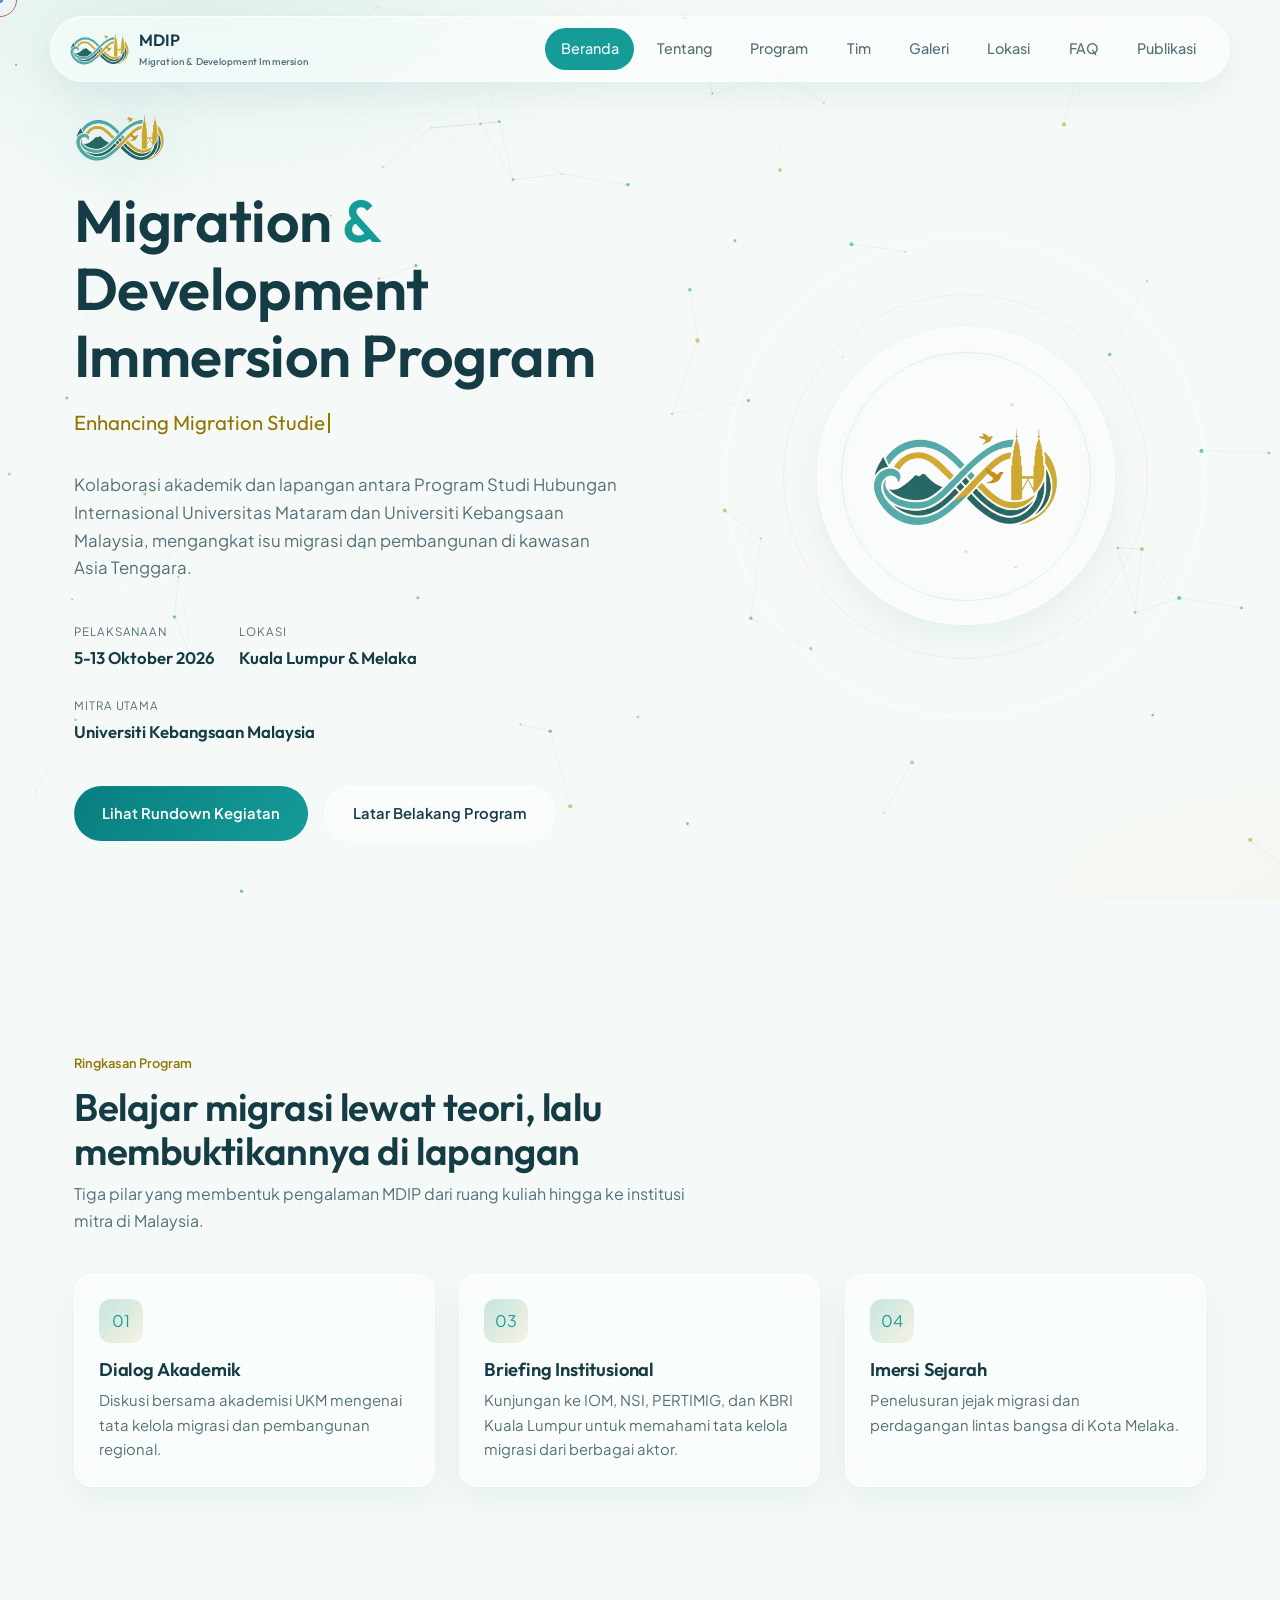
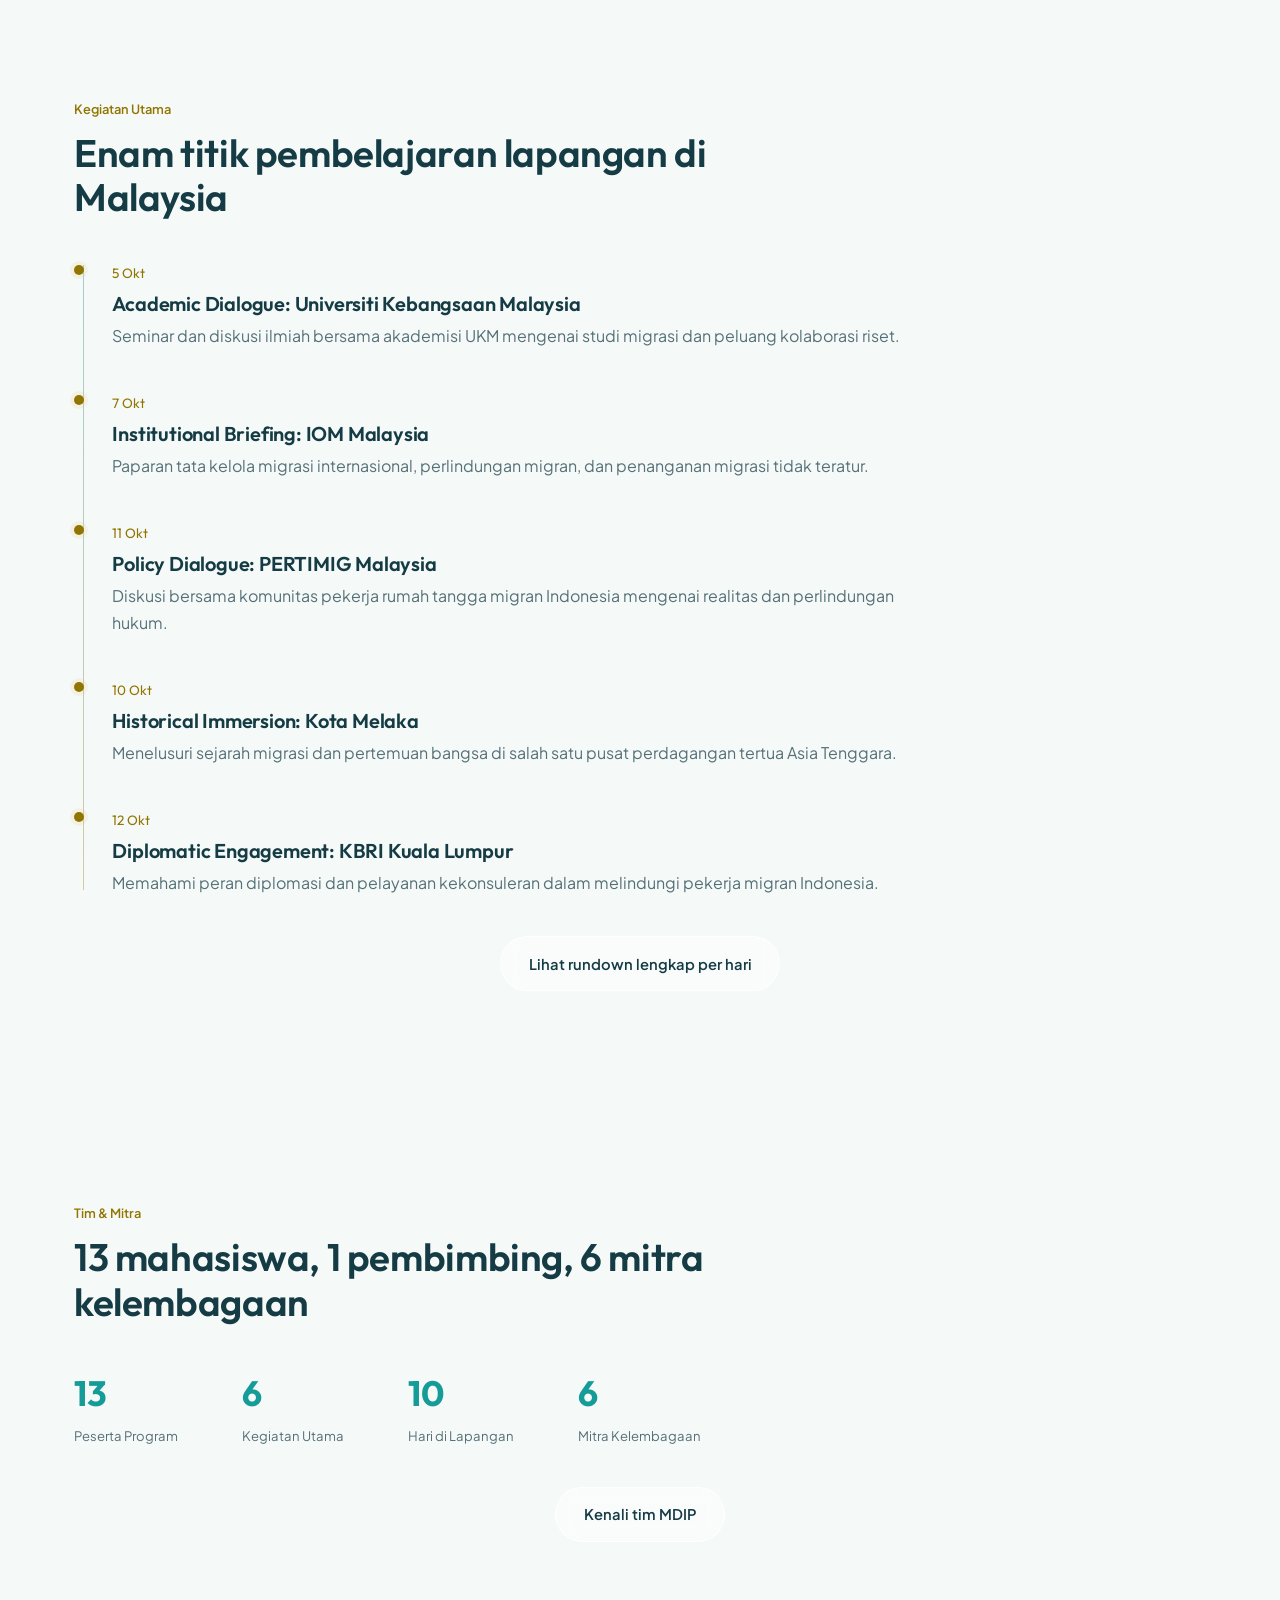
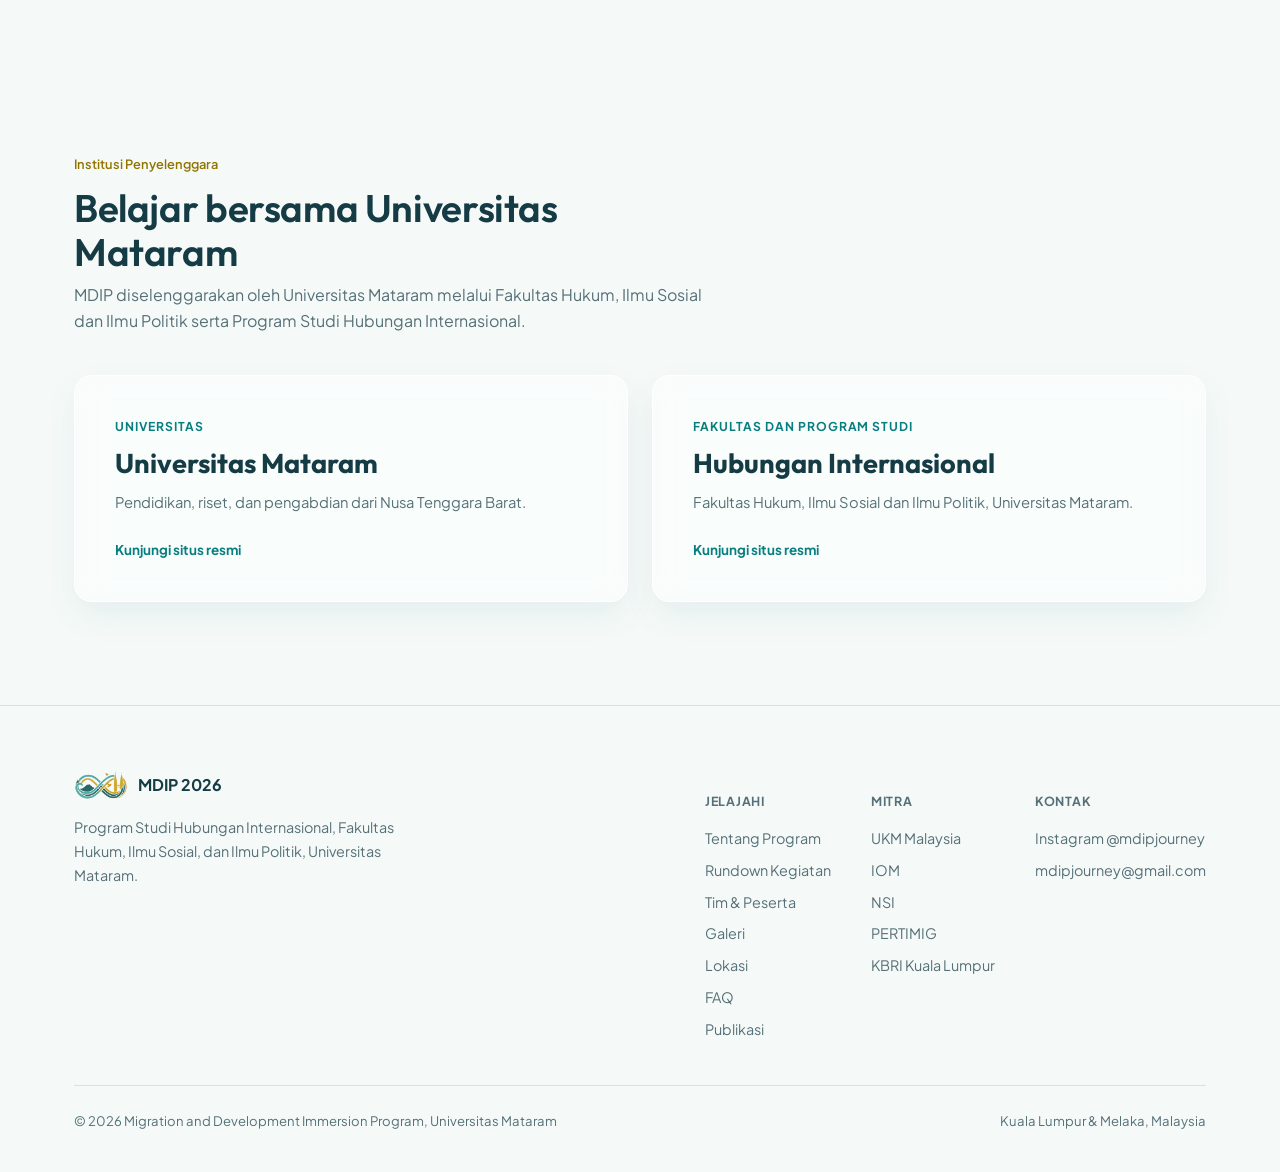
==== commit a3f61184: "update gallery" ====
--- a/index.html
+++ b/index.html
@@ -75,21 +75,16 @@
       <div class="section-head" data-reveal>
         <span class="eyebrow">Ringkasan Program</span>
         <h2>Belajar migrasi lewat teori, lalu membuktikannya di lapangan</h2>
-        <p>Empat pilar yang membentuk pengalaman MDIP dari ruang kuliah hingga ke institusi mitra di Malaysia.</p>
-      </div>
-
-      <div class="grid grid-4" data-reveal-stagger>
+        <p>Tiga pilar yang membentuk pengalaman MDIP dari ruang kuliah hingga ke institusi mitra di Malaysia.</p>
+      </div>
+
+      <div class="grid grid-3" data-reveal-stagger>
         <div class="tilt-card glass">
           <div class="icon">01</div>
           <h3>Dialog Akademik</h3>
           <p>Diskusi bersama akademisi UKM mengenai tata kelola migrasi dan pembangunan regional.</p>
         </div>
         <div class="tilt-card glass">
-          <div class="icon">02</div>
-          <h3>Pengabdian Internasional</h3>
-          <p>Mengajar dan mendampingi anak-anak pekerja migran Indonesia di Muhammadiyah Learning Centre.</p>
-        </div>
-        <div class="tilt-card glass">
           <div class="icon">03</div>
           <h3>Briefing Institusional</h3>
           <p>Kunjungan ke IOM, NSI, PERTIMIG, dan KBRI Kuala Lumpur untuk memahami tata kelola migrasi dari berbagai aktor.</p>
@@ -108,7 +103,7 @@
     <div class="container">
       <div class="section-head" data-reveal>
         <span class="eyebrow">Kegiatan Utama</span>
-        <h2>Tujuh titik pembelajaran lapangan di Malaysia</h2>
+          <h2>Enam titik pembelajaran lapangan di Malaysia</h2>
       </div>
 
       <div class="timeline" data-reveal-stagger>
@@ -118,11 +113,6 @@
           <p>Seminar dan diskusi ilmiah bersama akademisi UKM mengenai studi migrasi dan peluang kolaborasi riset.</p>
         </div>
         <div class="timeline-item">
-          <span class="num">6 Okt</span>
-          <h3>International Community Engagement: Muhammadiyah Learning Centre</h3>
-          <p>Mengajar dan berinteraksi langsung dengan anak-anak pekerja migran Indonesia di Kepong.</p>
-        </div>
-        <div class="timeline-item">
           <span class="num">7 Okt</span>
           <h3>Institutional Briefing: IOM Malaysia</h3>
           <p>Paparan tata kelola migrasi internasional, perlindungan migran, dan penanganan migrasi tidak teratur.</p>
@@ -160,7 +150,7 @@
 
       <div class="stat-strip" data-reveal-stagger>
         <div class="stat"><div class="n"><span data-count="13">0</span></div><div class="l">Peserta Program</div></div>
-        <div class="stat"><div class="n"><span data-count="7">0</span></div><div class="l">Kegiatan Utama</div></div>
+        <div class="stat"><div class="n"><span data-count="6">0</span></div><div class="l">Kegiatan Utama</div></div>
         <div class="stat"><div class="n"><span data-count="10">0</span></div><div class="l">Hari di Lapangan</div></div>
         <div class="stat"><div class="n"><span data-count="6">0</span></div><div class="l">Mitra Kelembagaan</div></div>
       </div>
--- a/css/style.css
+++ b/css/style.css
@@ -376,6 +376,11 @@
   transition: transform 0.15s ease, border-color 0.3s var(--ease), box-shadow 0.3s var(--ease);
   will-change: transform;
 }
+.sdg-card, .institution-card, .partner-directory-card, .publication-card,
+.team-lead-card, .division-card, .supervisor-card {
+  transition: transform 0.15s ease, border-color 0.3s var(--ease), box-shadow 0.3s var(--ease);
+  will-change: transform;
+}
 .tilt-card:hover { border-color: rgba(233,196,106,0.35); box-shadow: 0 20px 45px -20px rgba(0,0,0,0.55); }
 .tilt-card .num { font-family: var(--font-display); font-size: 0.85rem; color: var(--teal-bright); }
 .tilt-card h3 { margin-top: 0.7rem; font-size: 1.15rem; }
@@ -560,6 +565,8 @@
   text-align: center;
   padding: var(--space-2);
 }
+  .masonry figure > img { display: block; width: 100%; height: auto; border-radius: inherit; transition: transform 0.35s var(--ease), filter 0.35s var(--ease); }
+  .masonry figure:hover > img { transform: scale(1.025); filter: saturate(1.04); }
 .masonry figcaption {
   position: absolute; inset: auto 0 0 0;
   padding: 0.7rem 0.9rem;
@@ -579,7 +586,8 @@
   padding: var(--space-3);
 }
 .lightbox.is-open { display: flex; }
-.lightbox .box { position: relative; max-width: 640px; width: 100%; padding: var(--space-4); text-align: center; }
+  .lightbox .box { position: relative; max-width: min(1100px, 96vw); width: 100%; max-height: 94vh; overflow: auto; padding: var(--space-3); text-align: center; }
+  .lightbox-photo { display: block; max-width: 100%; max-height: 76vh; width: auto; height: auto; object-fit: contain; margin: 0 auto var(--space-2); border-radius: var(--radius-sm); }
 .lightbox .close { position: absolute; top: var(--space-3); right: var(--space-3); width: auto; min-height: 40px; padding: 0.55rem 1rem; border-radius: 999px; display: inline-flex; align-items: center; justify-content: center; font-size: 0.84rem; font-weight: 700; }
 
 /* Partner logos strip */
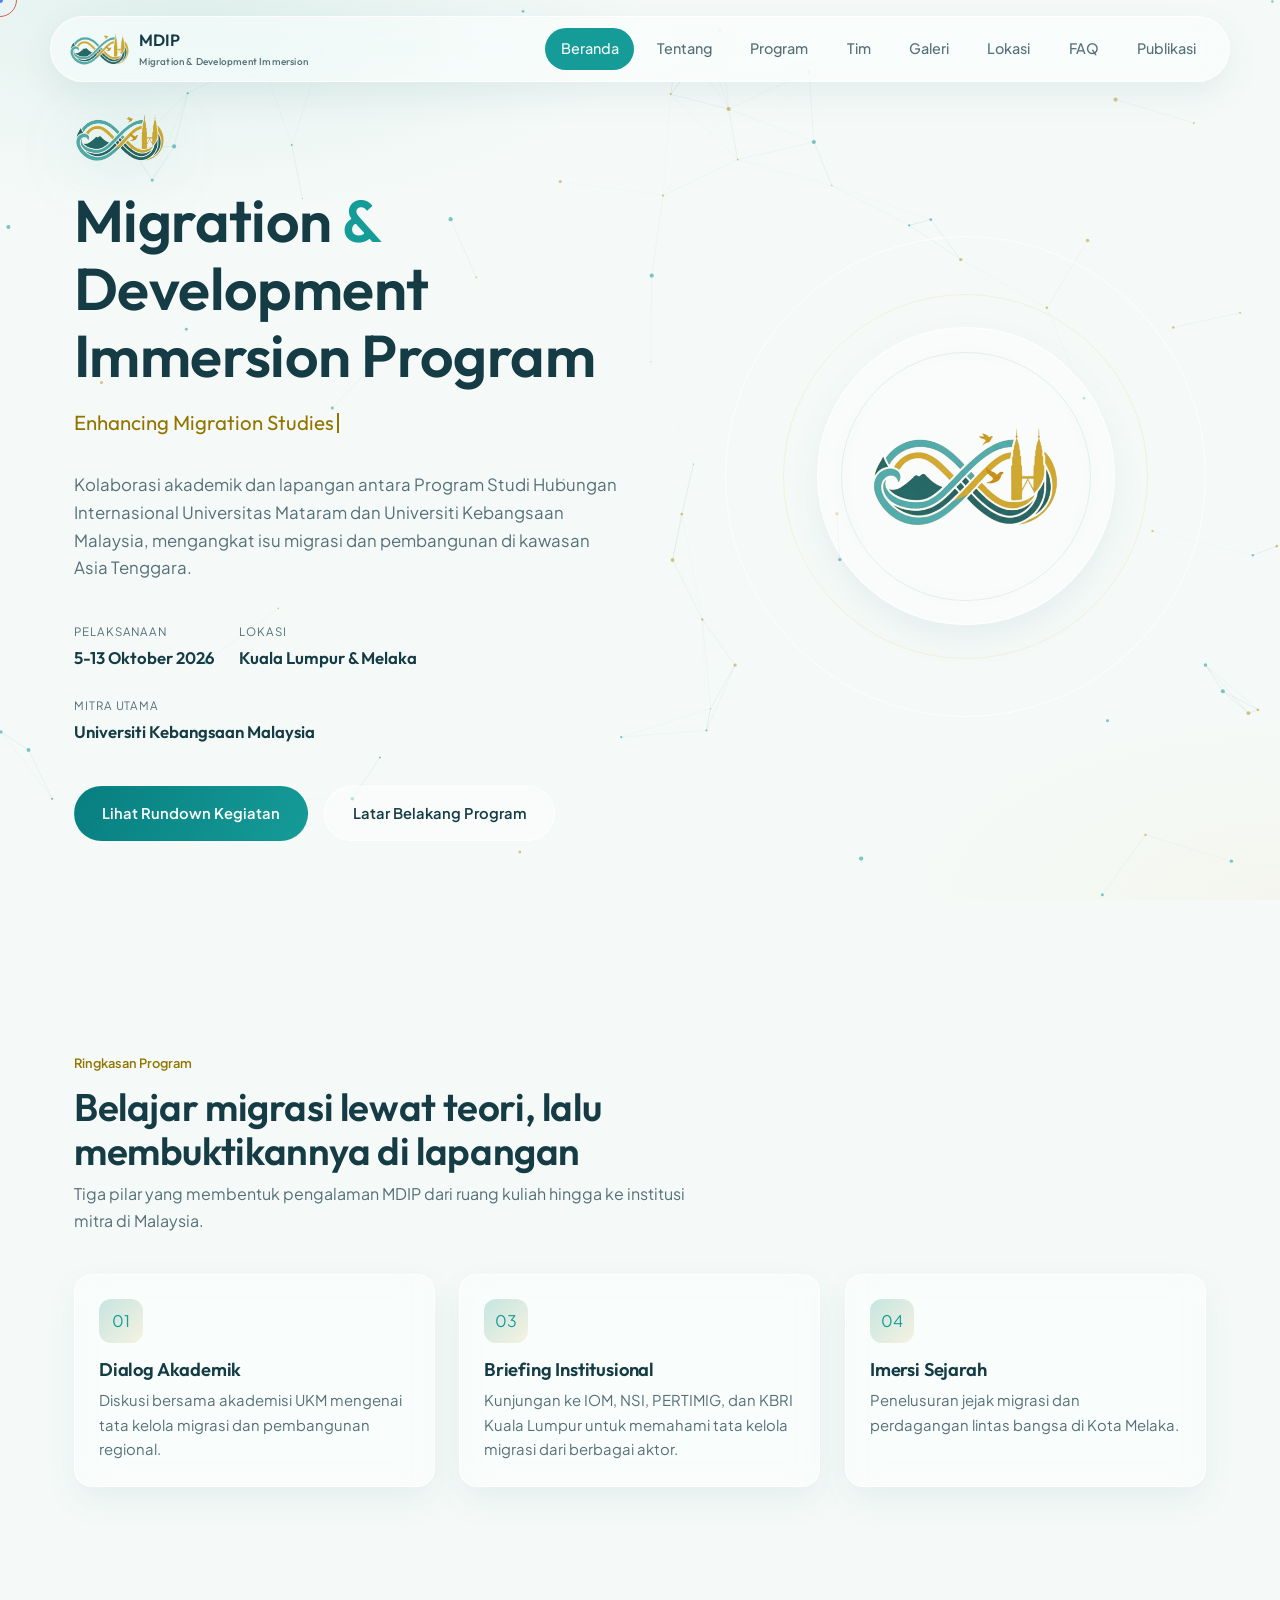
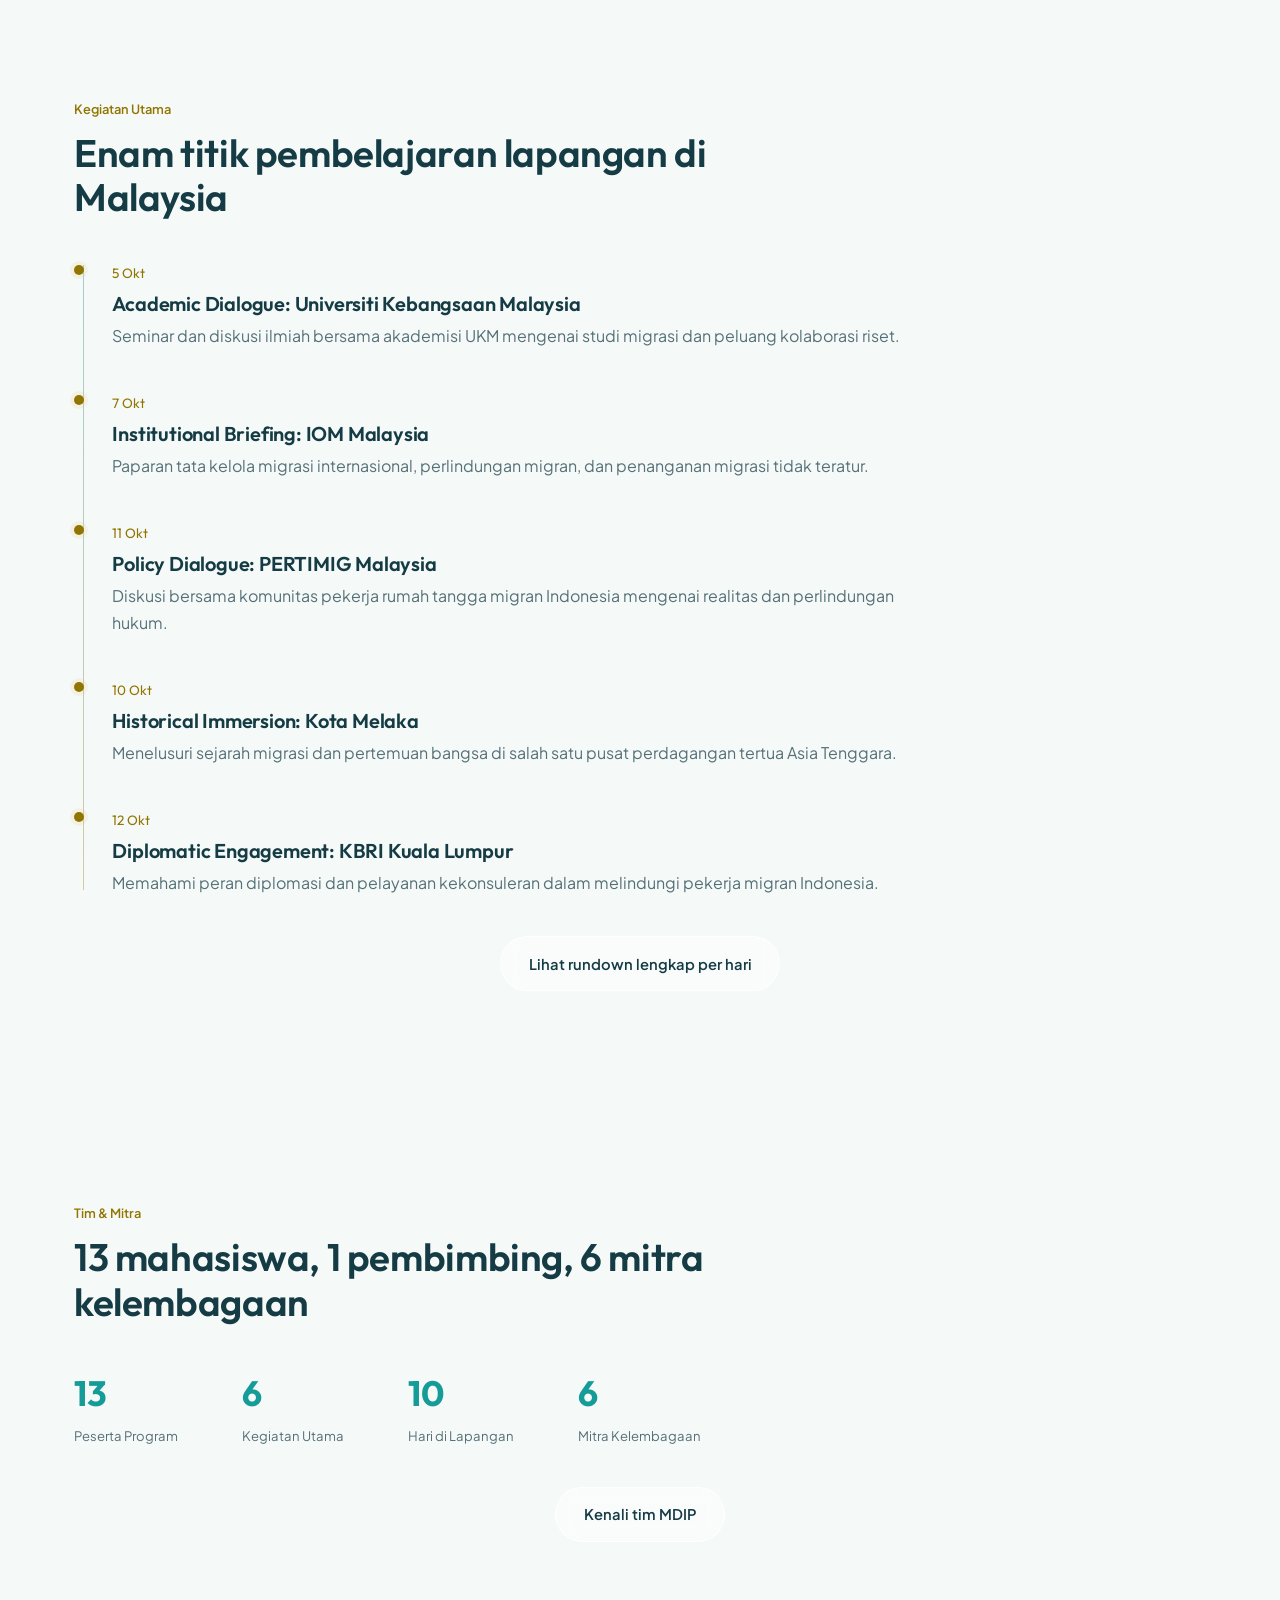
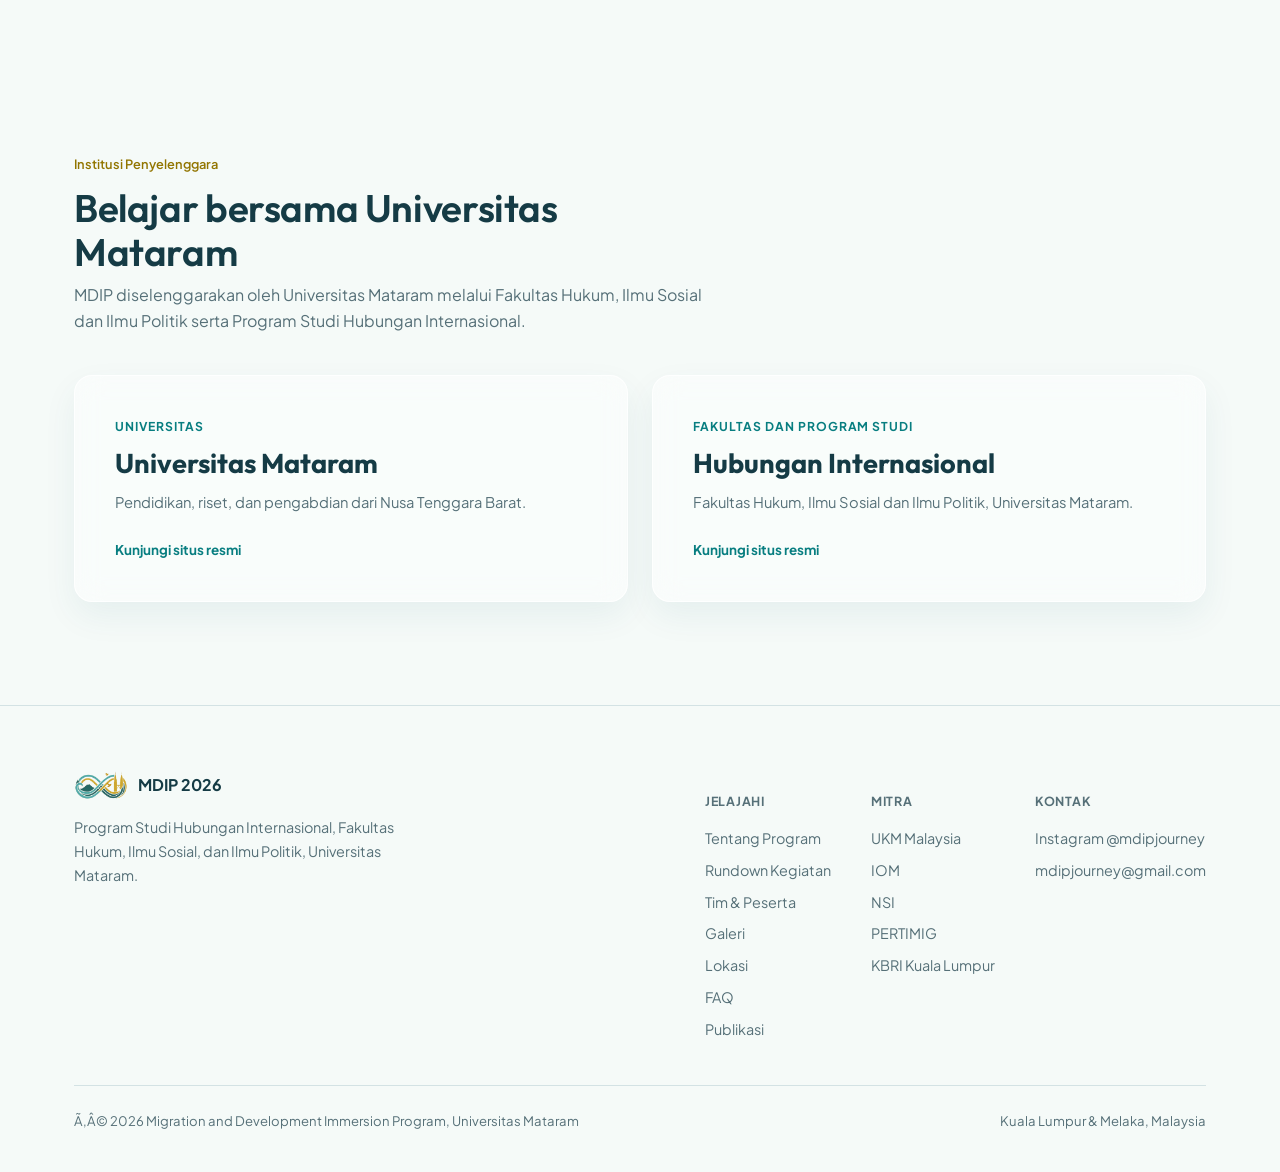
==== commit fda41dd7: "update entrance" ====
--- a/index.html
+++ b/index.html
@@ -10,7 +10,7 @@
 <link href="https://fonts.googleapis.com/css2?family=Outfit:wght@500;600;700&family=Plus+Jakarta+Sans:wght@400;500;600;700&display=swap" rel="stylesheet">
 <link rel="stylesheet" href="css/style.css">
 <link rel="stylesheet" href="css/animations.css">
-<script>try { if (sessionStorage.getItem('mdipPageEnterAt')) document.documentElement.classList.add('page-pending'); } catch (_) {}</script>
+<script>try { const pending = sessionStorage.getItem('mdipPageEnterAt'); if (pending) document.documentElement.classList.add('page-pending'); else if (!window.matchMedia('(prefers-reduced-motion: reduce)').matches) document.documentElement.classList.add('intro-pending'); } catch (_) {}</script>
 </head>
 <body>
 
@@ -31,7 +31,7 @@
       <a href="gallery.html">Galeri</a>
       <a href="resources.html">Lokasi</a><a href="faq.html">FAQ</a><a href="publications.html">Publikasi</a>
     </nav>
-    <button class="nav-toggle" aria-label="Buka menu navigasi" aria-expanded="false">☰</button>
+    <button class="nav-toggle" aria-label="Buka menu navigasi" aria-expanded="false">Ã¢ËœÂ°</button>
   </div>
 </header>
 
@@ -223,7 +223,7 @@
       </div>
     </div>
     <div class="footer-bottom">
-      <span>© 2026 Migration and Development Immersion Program, Universitas Mataram</span>
+      <span>Ã‚Â© 2026 Migration and Development Immersion Program, Universitas Mataram</span>
       <span>Kuala Lumpur &amp; Melaka, Malaysia</span>
     </div>
   </div>
--- a/css/animations.css
+++ b/css/animations.css
@@ -25,6 +25,45 @@
 .hero-visual .ring.r2 { animation-duration: 60s; animation-direction: reverse; }
 .hero-visual .ring.r3 { animation-duration: 30s; }
 @keyframes spin { to { transform: rotate(360deg); } }
+
+/* First visit: show the transparent icon, then fade the site in beneath it. */
+html.intro-pending body > :not(.site-intro) {
+  opacity: 0 !important;
+  pointer-events: none !important;
+}
+.site-intro {
+  position: fixed;
+  inset: 0;
+  z-index: 4000;
+  display: grid;
+  place-items: center;
+  background: var(--navy);
+}
+.site-intro-mark {
+  display: block;
+  width: clamp(132px, 22vw, 210px);
+  height: auto;
+  opacity: 0;
+  animation: logoIntroFade 1.65s ease-in-out both;
+}
+@keyframes logoIntroFade {
+  0% { opacity: 0; transform: scale(.94); }
+  22% { opacity: 1; transform: scale(1); }
+  58% { opacity: 1; transform: scale(1); }
+  100% { opacity: 0; transform: scale(1.025); }
+}
+body.intro-entering > .site-header,
+body.intro-entering > main,
+body.intro-entering > .site-footer {
+  animation: contentFadeIn .9s ease both;
+}
+body.intro-entering > .site-header { animation-delay: 0s; }
+body.intro-entering > main { animation-delay: .08s; }
+body.intro-entering > .site-footer { animation-delay: .14s; }
+@keyframes contentFadeIn {
+  from { opacity: 0; }
+  to { opacity: 1; }
+}
 
 /* Glow pulse used on primary buttons' pseudo-element sweep */
 .btn-primary::after {
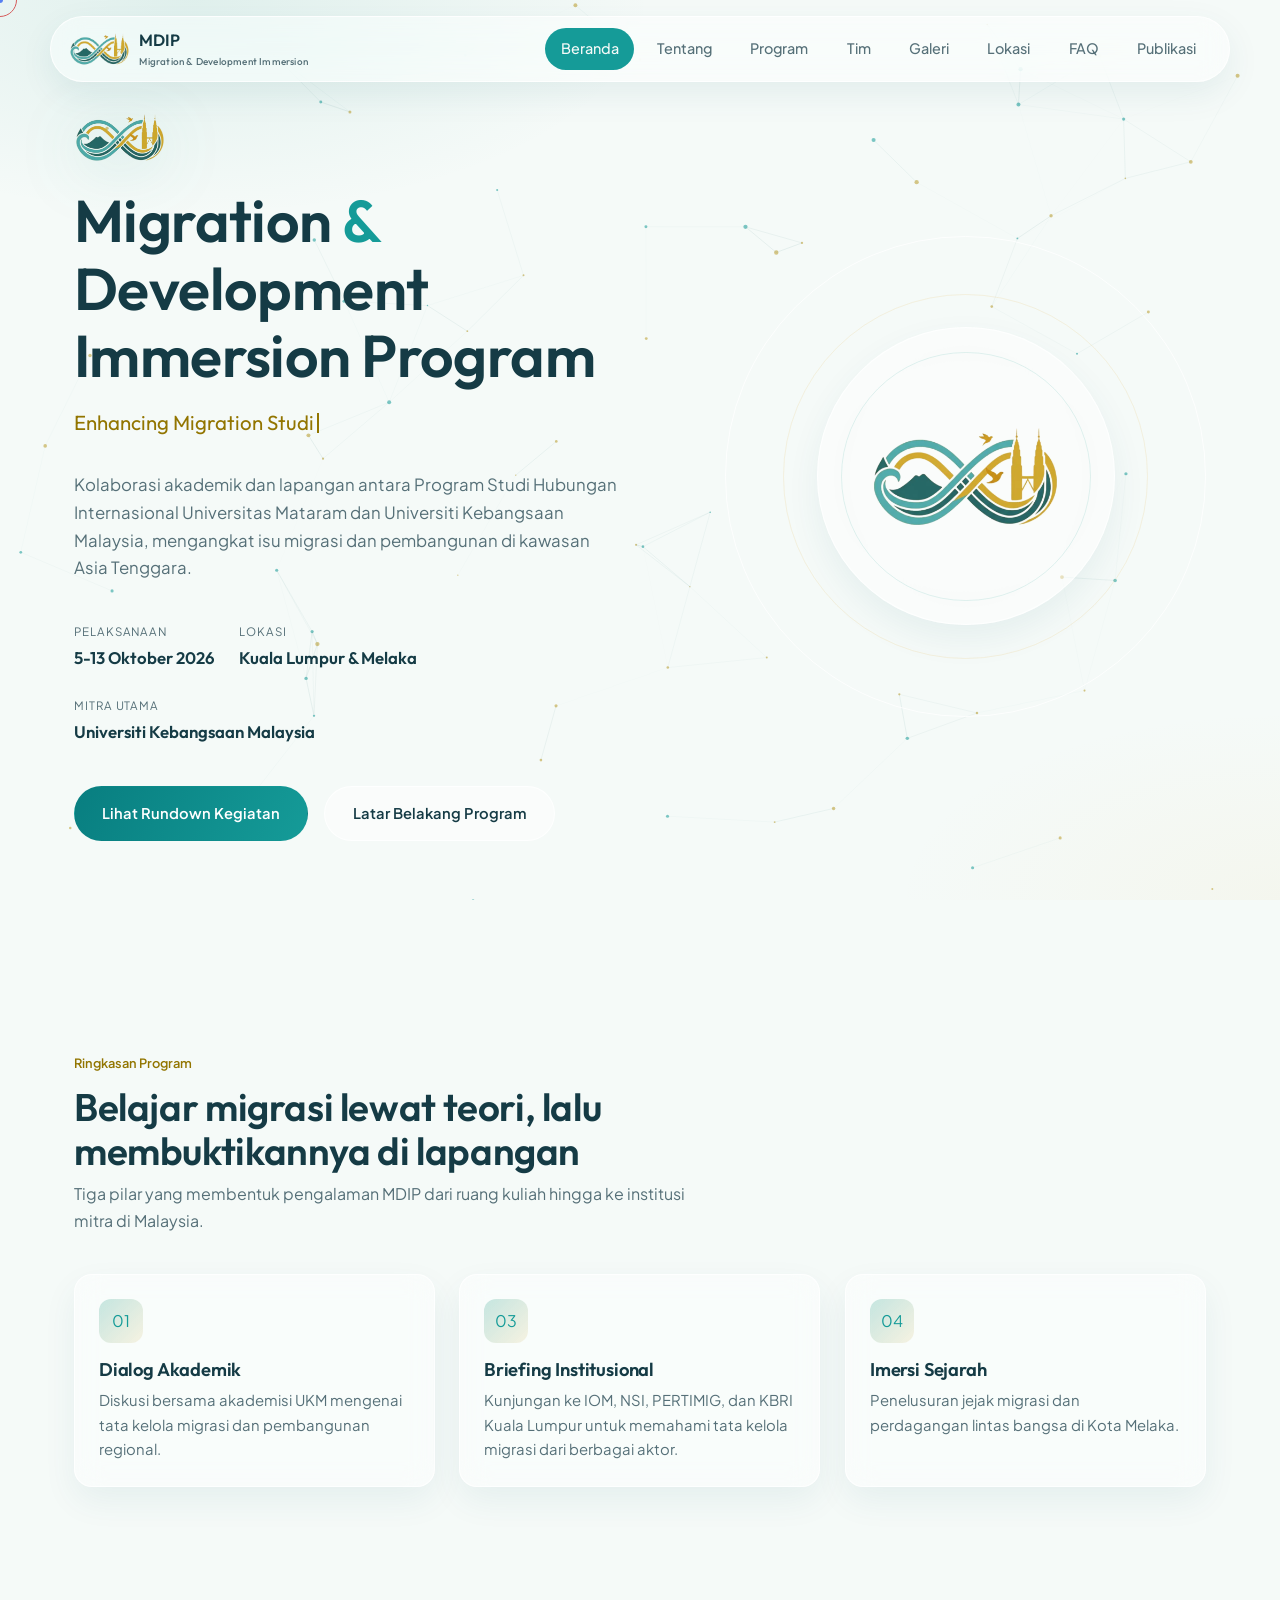
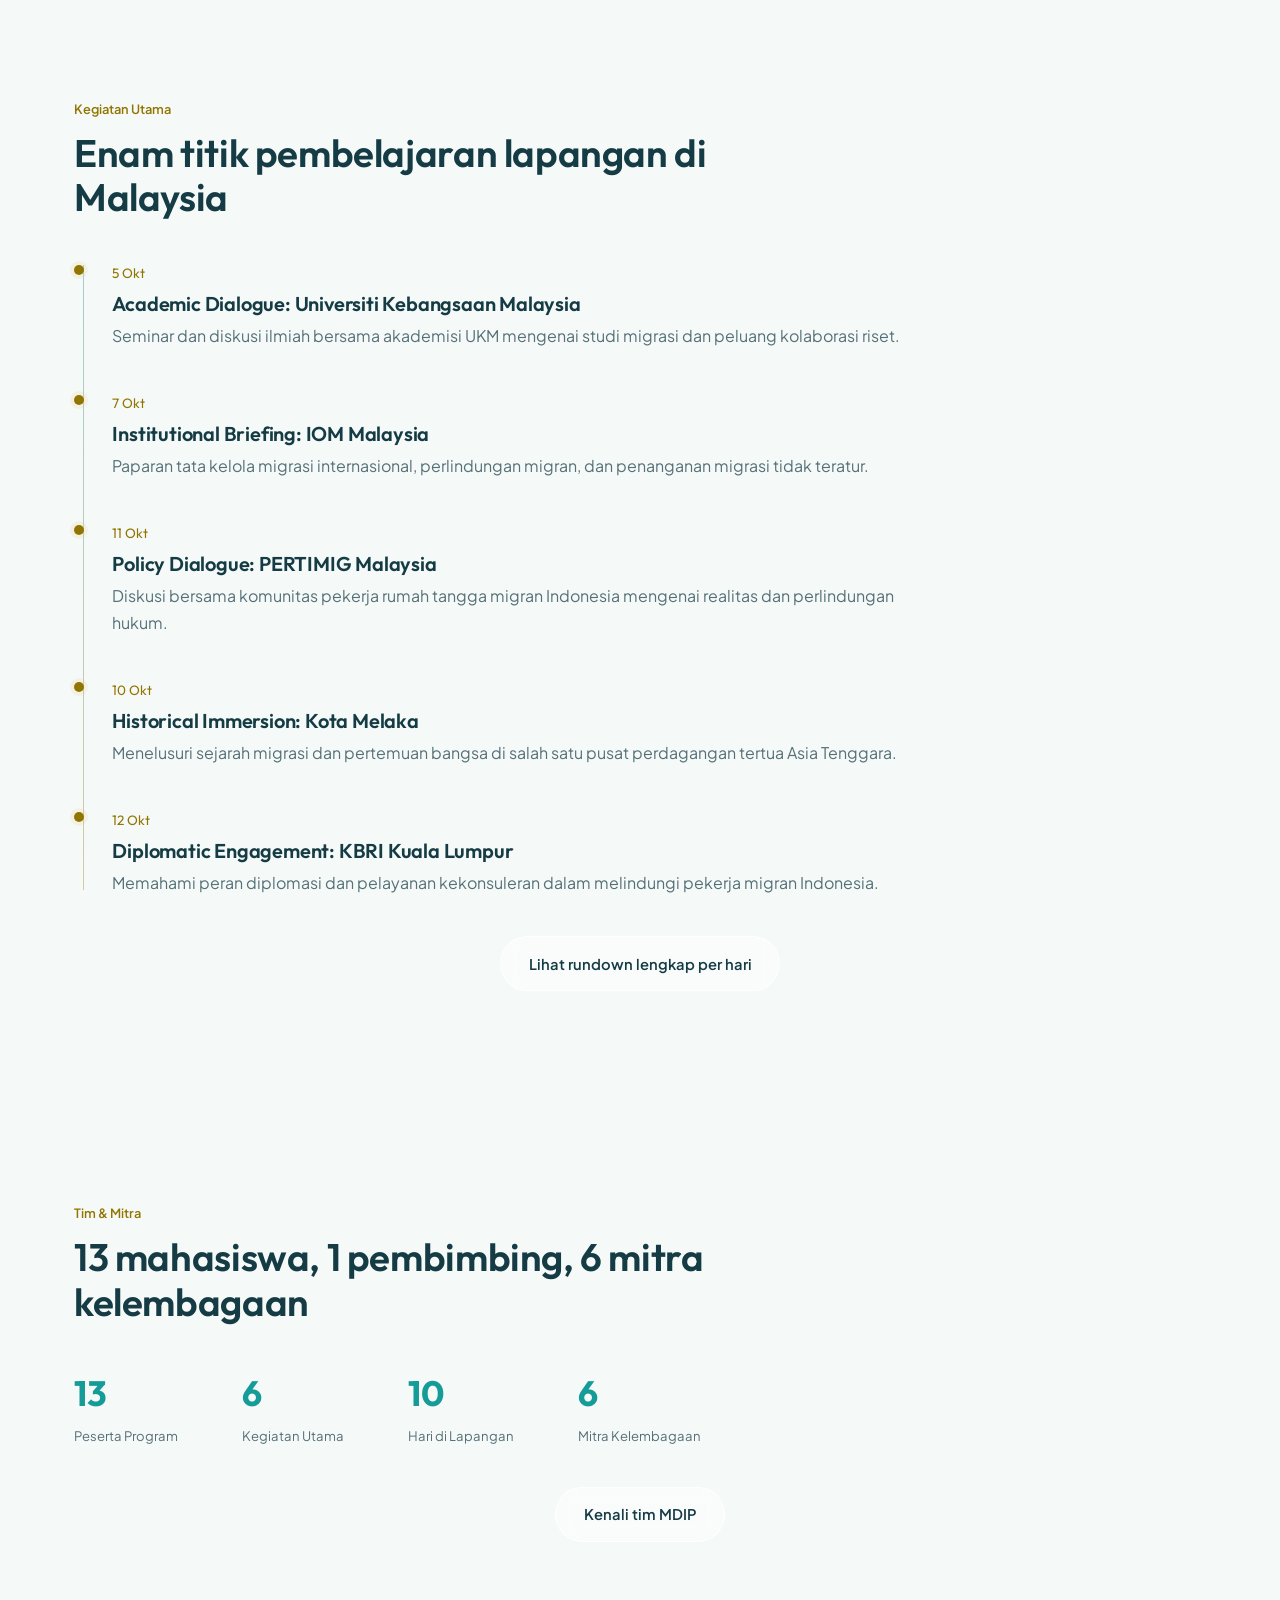
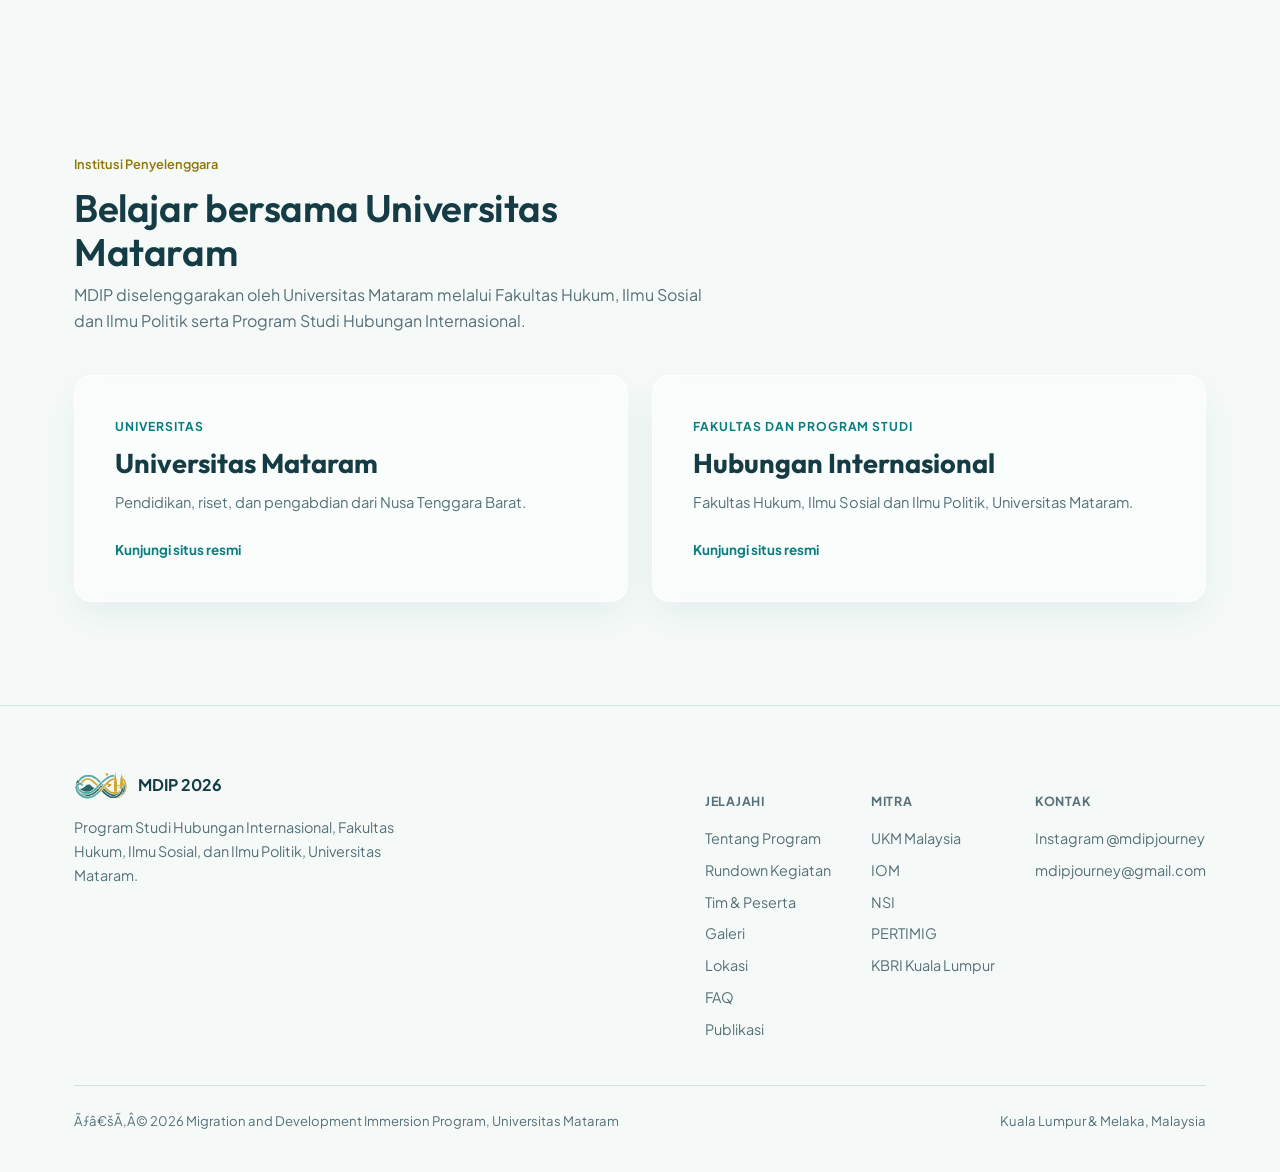
==== commit c5cf576b: "update again" ====
--- a/index.html
+++ b/index.html
@@ -31,7 +31,7 @@
       <a href="gallery.html">Galeri</a>
       <a href="resources.html">Lokasi</a><a href="faq.html">FAQ</a><a href="publications.html">Publikasi</a>
     </nav>
-    <button class="nav-toggle" aria-label="Buka menu navigasi" aria-expanded="false">Ã¢ËœÂ°</button>
+    <button class="nav-toggle" aria-label="Buka menu navigasi" aria-expanded="false"><svg viewBox="0 0 24 24" width="21" height="21" aria-hidden="true" focusable="false"><path d="M4 6h16M4 12h16M4 18h16" fill="none" stroke="currentColor" stroke-width="2" stroke-linecap="round"/></svg></button>
   </div>
 </header>
 
@@ -223,7 +223,7 @@
       </div>
     </div>
     <div class="footer-bottom">
-      <span>Ã‚Â© 2026 Migration and Development Immersion Program, Universitas Mataram</span>
+      <span>Ãƒâ€šÃ‚Â© 2026 Migration and Development Immersion Program, Universitas Mataram</span>
       <span>Kuala Lumpur &amp; Melaka, Malaysia</span>
     </div>
   </div>
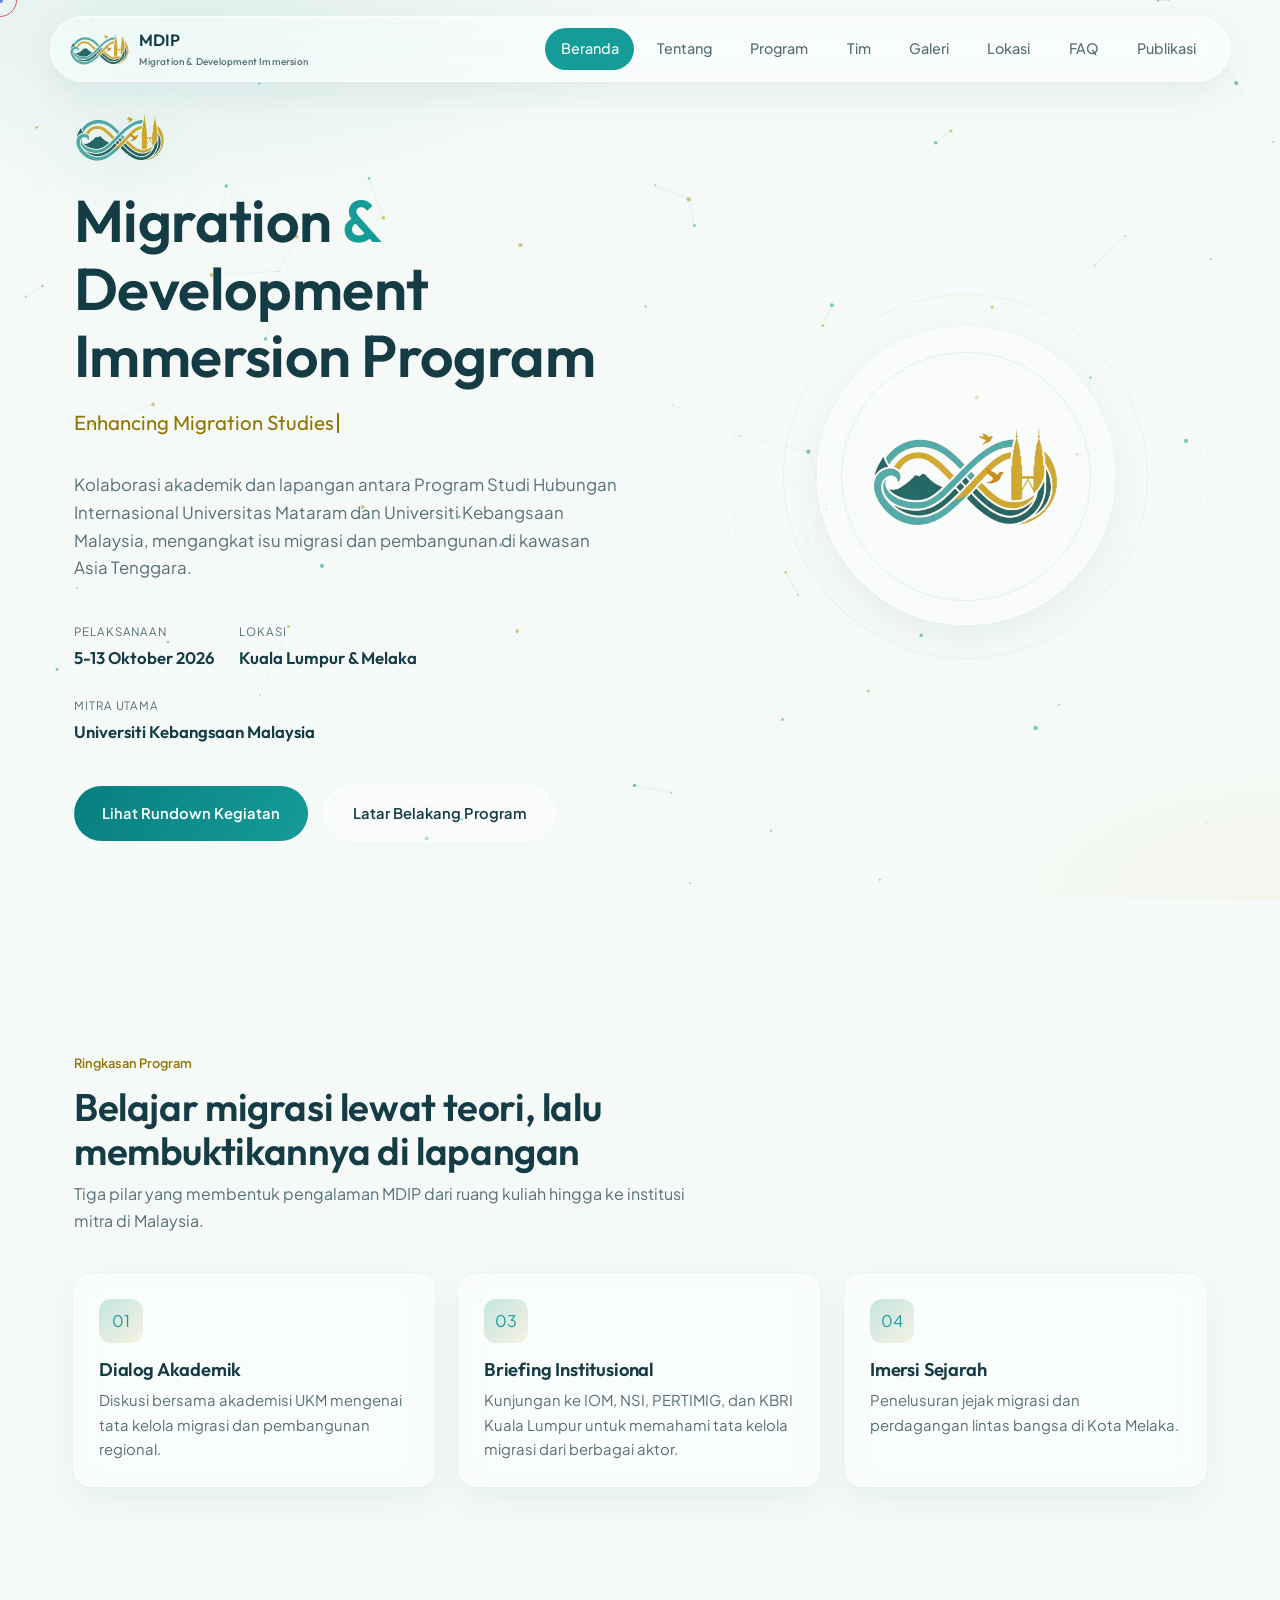
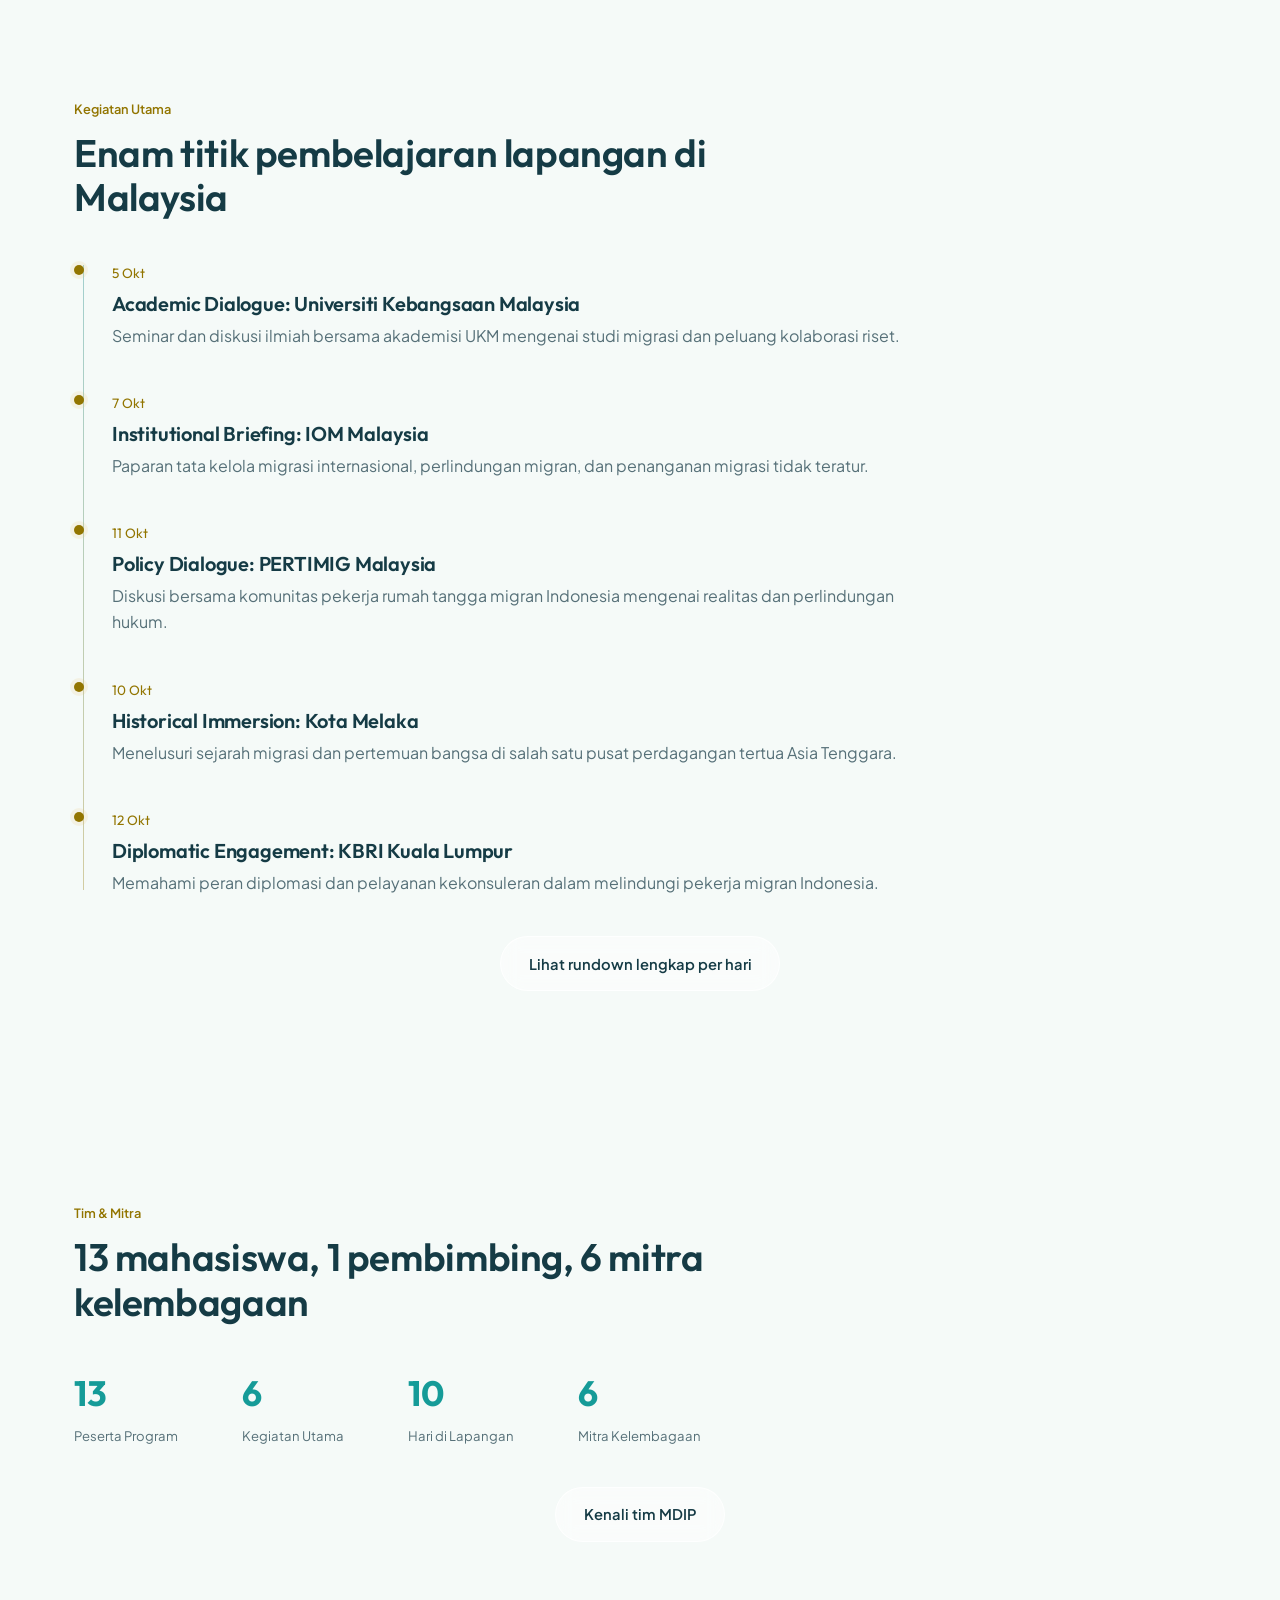
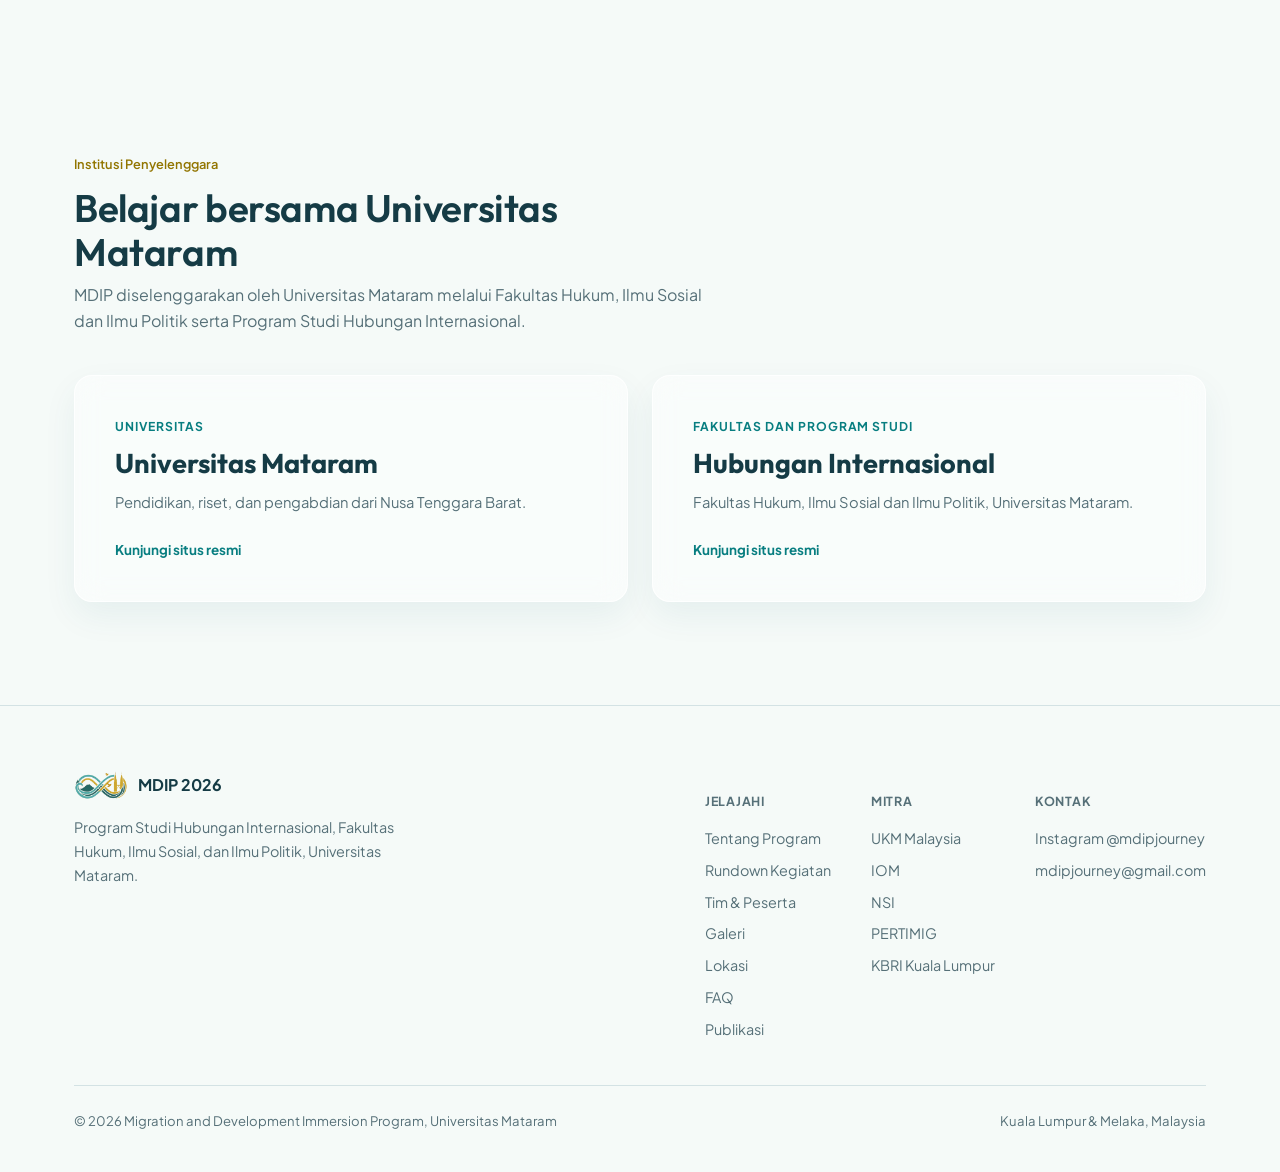
==== commit dc4d8ed0: "fix bug" ====
--- a/index.html
+++ b/index.html
@@ -223,7 +223,7 @@
       </div>
     </div>
     <div class="footer-bottom">
-      <span>Ãƒâ€šÃ‚Â© 2026 Migration and Development Immersion Program, Universitas Mataram</span>
+      <span>© 2026 Migration and Development Immersion Program, Universitas Mataram</span>
       <span>Kuala Lumpur &amp; Melaka, Malaysia</span>
     </div>
   </div>
--- a/css/style.css
+++ b/css/style.css
@@ -224,6 +224,9 @@
     transform: translateY(-12px);
     opacity: 0;
     pointer-events: none;
+    max-height: calc(100vh - 104px);
+    max-height: calc(100dvh - 104px);
+    overflow-y: auto;
     transition: all 0.3s var(--ease);
   }
   .nav-links.is-open { transform: translateY(0); opacity: 1; pointer-events: auto; }
@@ -381,7 +384,15 @@
   transition: transform 0.15s ease, border-color 0.3s var(--ease), box-shadow 0.3s var(--ease);
   will-change: transform;
 }
-.tilt-card:hover { border-color: rgba(233,196,106,0.35); box-shadow: 0 20px 45px -20px rgba(0,0,0,0.55); }
+.location-panel, .location-item, .route-link, .faq-item, .faq-contact,
+.resource-cta, .map-frame, .timeline-item, .agenda-row {
+  transition: transform 0.15s ease, border-color 0.3s var(--ease), box-shadow 0.3s var(--ease), background-color 0.3s var(--ease);
+  will-change: transform;
+}
+.tilt-card:hover, .tilt-interactive:hover {
+  border-color: rgba(233,196,106,0.35);
+  box-shadow: 0 20px 45px -20px rgba(0,0,0,0.55);
+}
 .tilt-card .num { font-family: var(--font-display); font-size: 0.85rem; color: var(--teal-bright); }
 .tilt-card h3 { margin-top: 0.7rem; font-size: 1.15rem; }
 .tilt-card p { margin-top: 0.5rem; color: var(--ink-dim); font-size: 0.93rem; }
@@ -779,3 +790,18 @@
   section { padding: var(--space-5) 0; }
   .hero { padding-top: 6.5rem; }
 }
+
+@media (max-width: 600px) {
+  .container { padding-inline: 1rem; }
+  .site-header .nav-inner { padding-inline: 0.8rem; }
+  .brand { gap: 0.45rem; font-size: 0.96rem; }
+  .brand img { height: 30px; }
+  .brand small { font-size: 0.56rem; }
+  .hero { min-height: auto; padding-bottom: var(--space-4); }
+  .hero-cta { flex-direction: column; align-items: stretch; }
+  .hero-cta .btn { width: 100%; justify-content: center; }
+  .stat-strip { gap: var(--space-3); }
+  .footer-links { gap: var(--space-3); }
+  .footer-bottom { flex-direction: column; }
+  .map-caption { max-width: calc(100% - 2rem); border-radius: 12px; }
+}
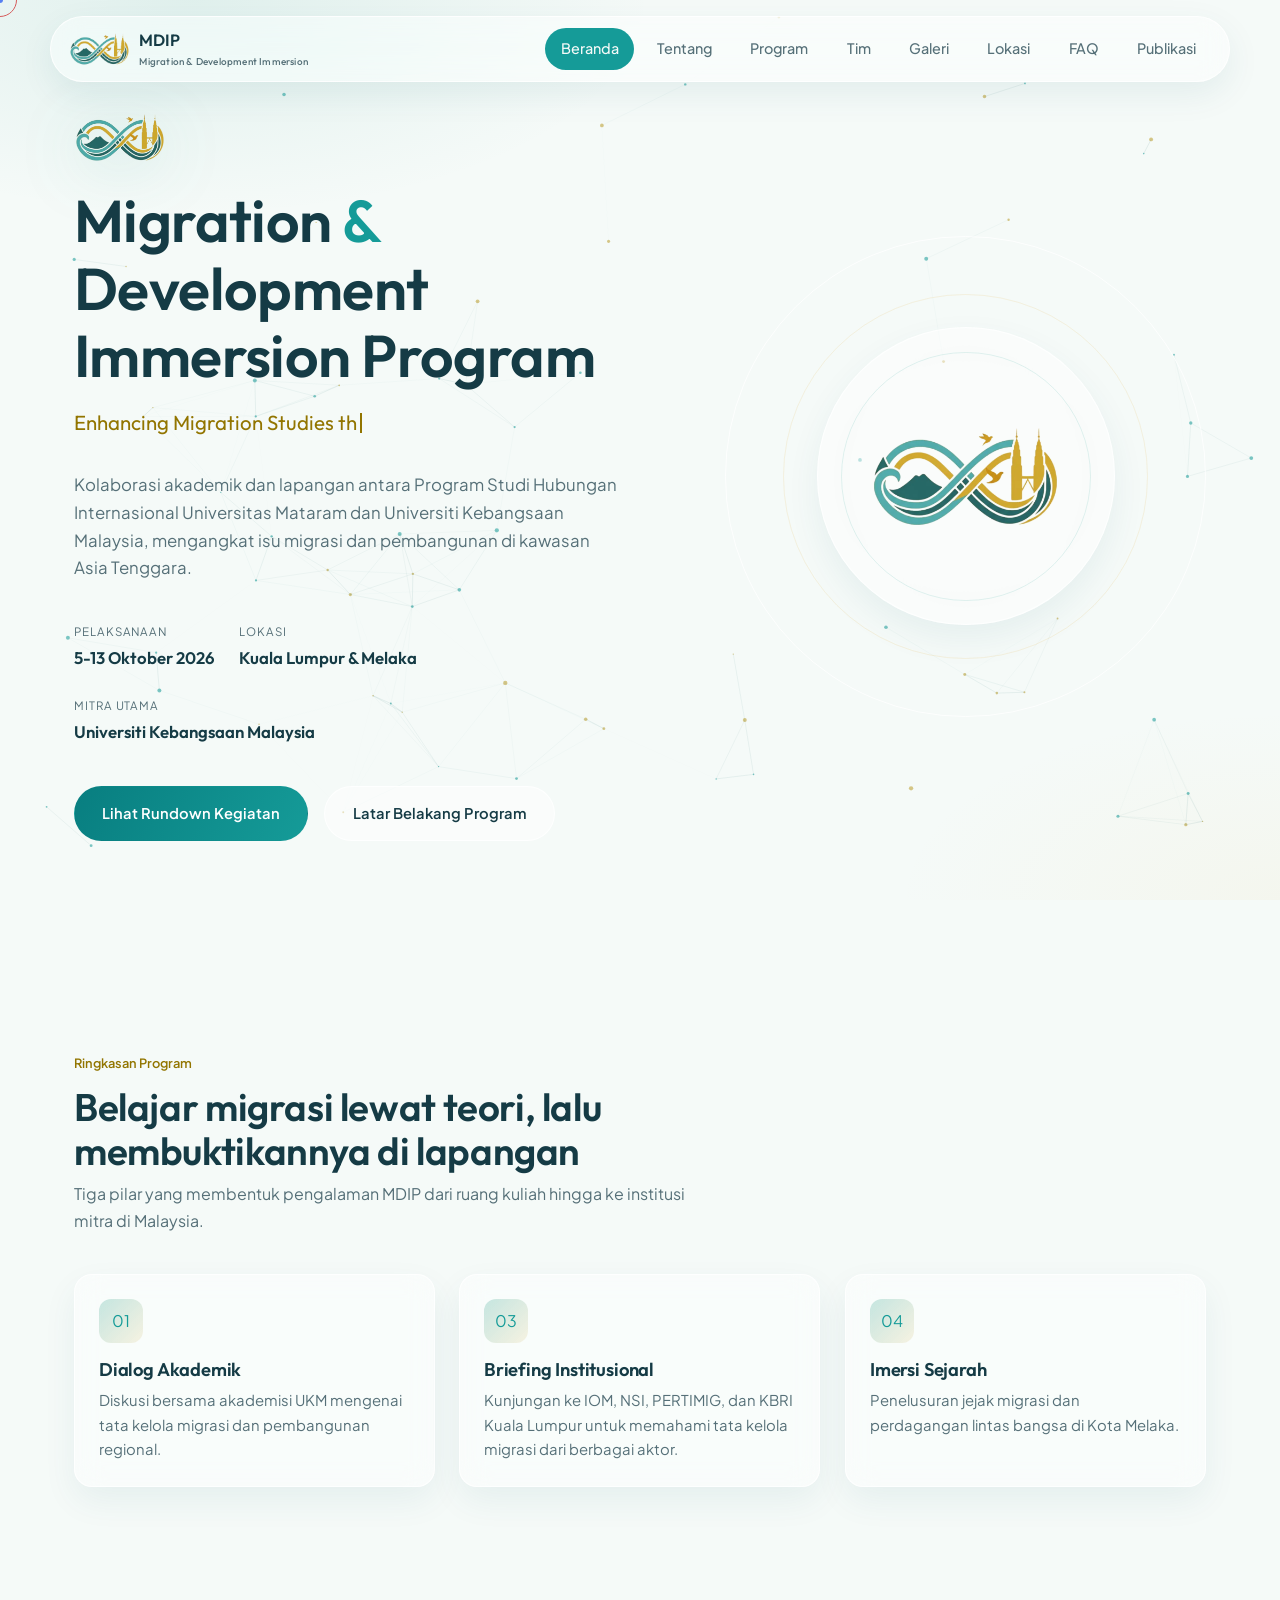
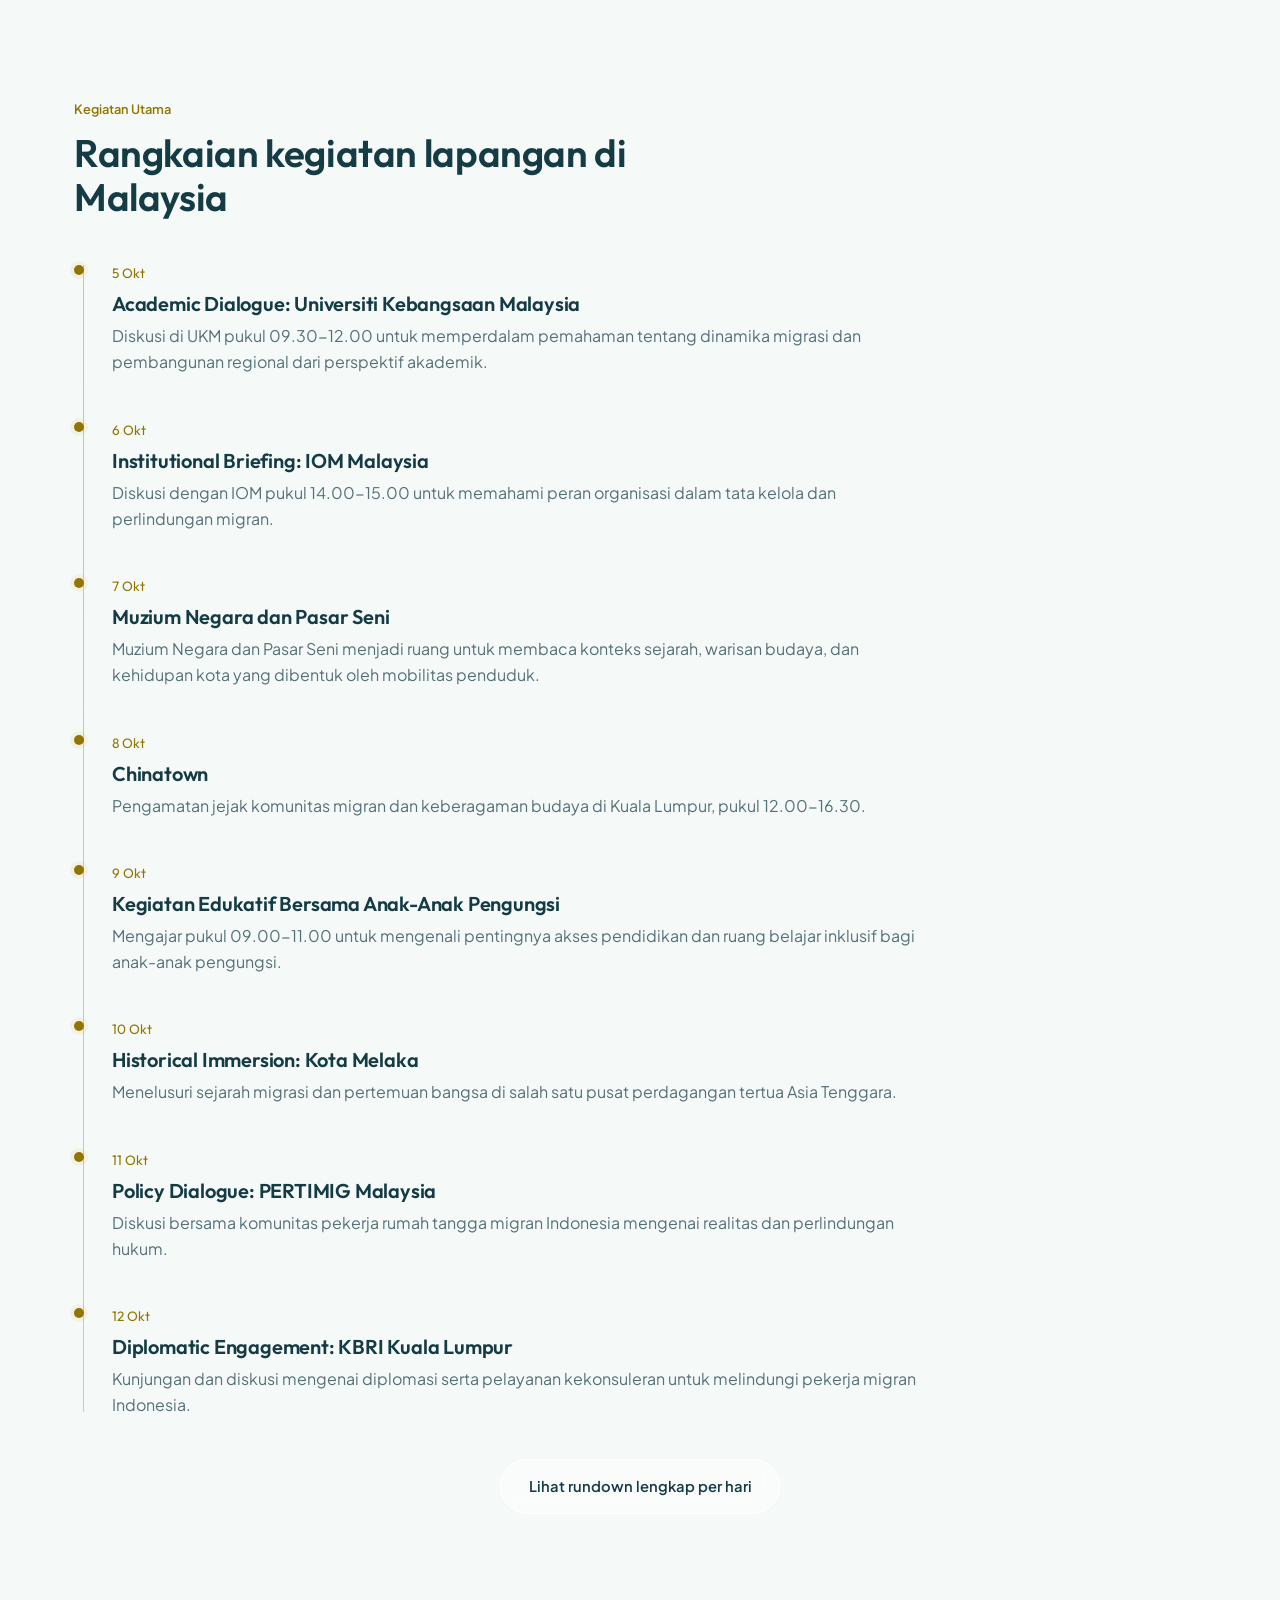
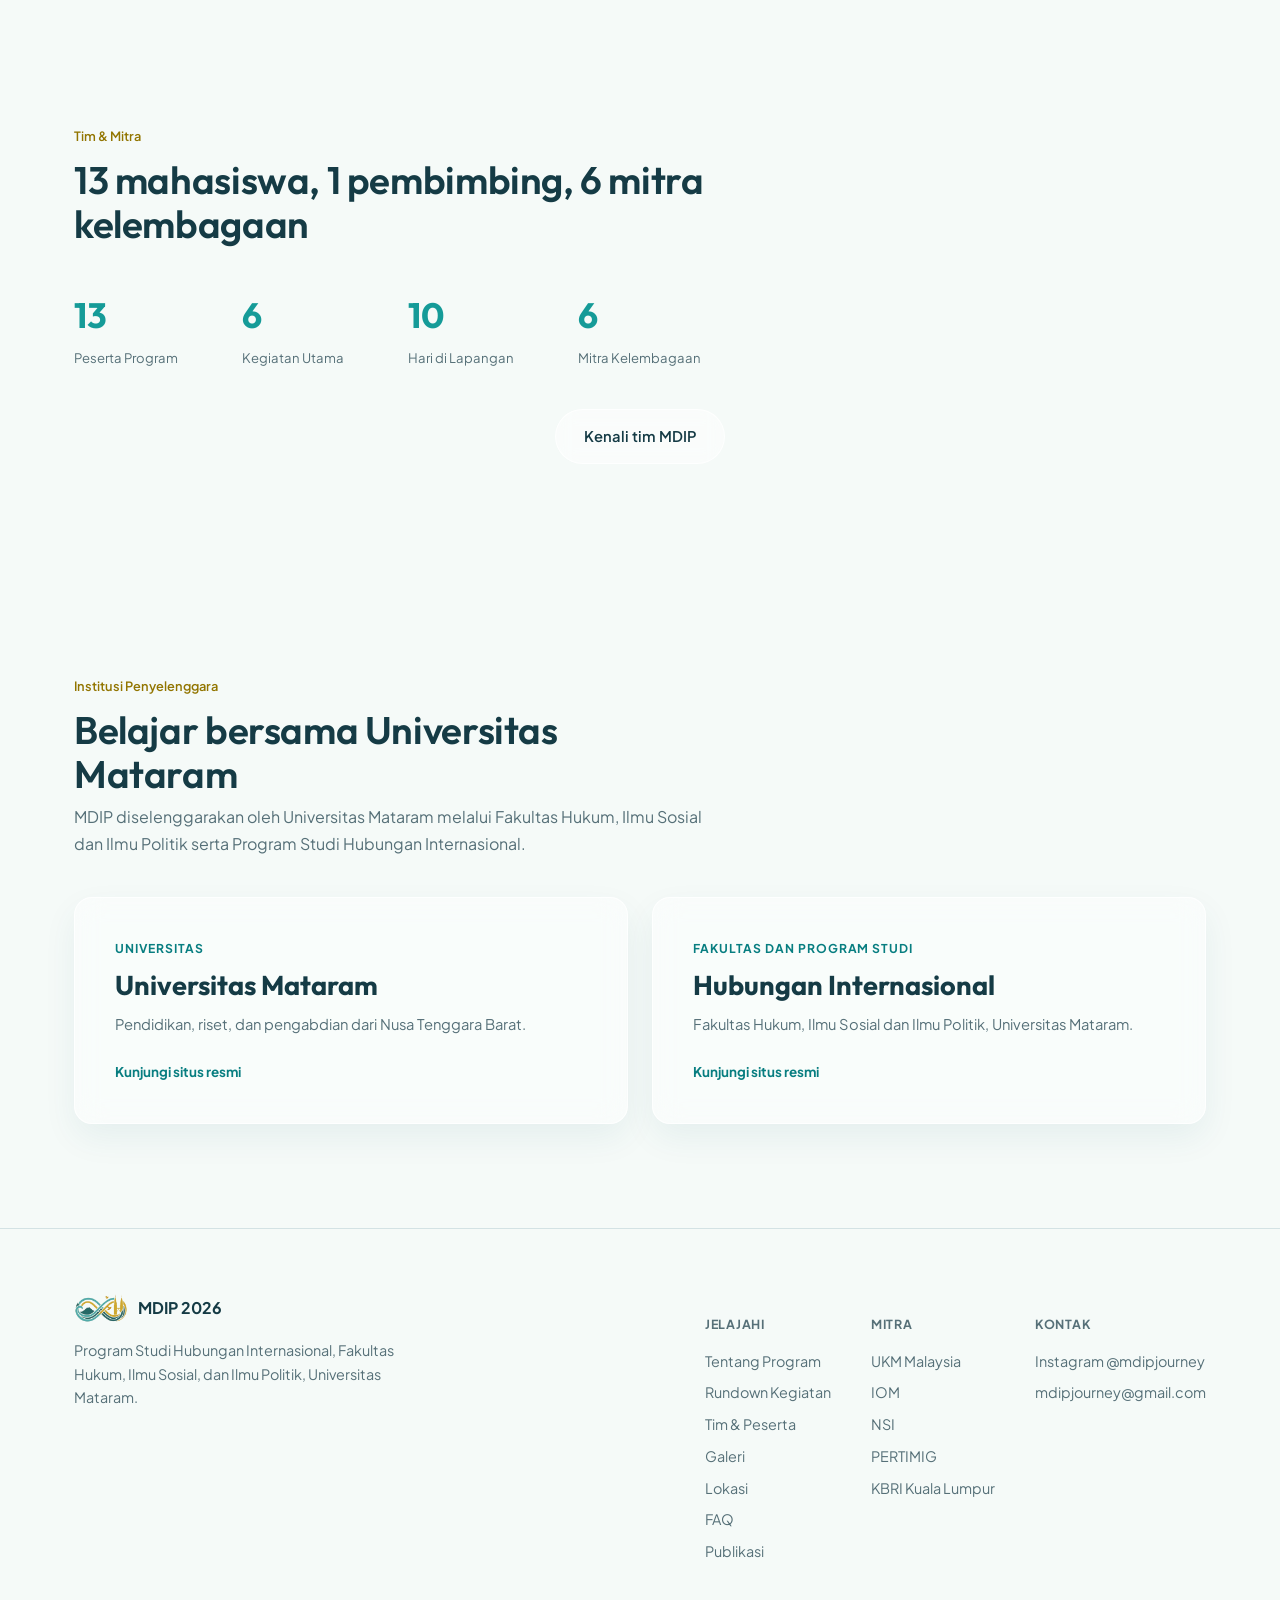
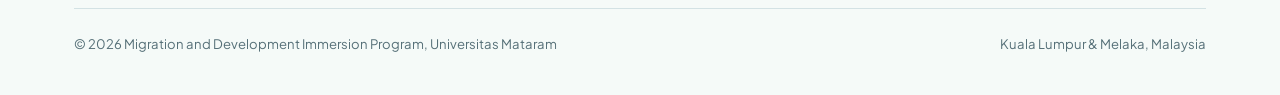
==== commit d251574b: "update rundown" ====
--- a/index.html
+++ b/index.html
@@ -103,19 +103,39 @@
     <div class="container">
       <div class="section-head" data-reveal>
         <span class="eyebrow">Kegiatan Utama</span>
-          <h2>Enam titik pembelajaran lapangan di Malaysia</h2>
+          <h2>Rangkaian kegiatan lapangan di Malaysia</h2>
       </div>
 
       <div class="timeline" data-reveal-stagger>
         <div class="timeline-item">
           <span class="num">5 Okt</span>
           <h3>Academic Dialogue: Universiti Kebangsaan Malaysia</h3>
-          <p>Seminar dan diskusi ilmiah bersama akademisi UKM mengenai studi migrasi dan peluang kolaborasi riset.</p>
+          <p>Diskusi di UKM pukul 09.30-12.00 untuk memperdalam pemahaman tentang dinamika migrasi dan pembangunan regional dari perspektif akademik.</p>
+        </div>
+        <div class="timeline-item">
+          <span class="num">6 Okt</span>
+          <h3>Institutional Briefing: IOM Malaysia</h3>
+          <p>Diskusi dengan IOM pukul 14.00-15.00 untuk memahami peran organisasi dalam tata kelola dan perlindungan migran.</p>
         </div>
         <div class="timeline-item">
           <span class="num">7 Okt</span>
-          <h3>Institutional Briefing: IOM Malaysia</h3>
-          <p>Paparan tata kelola migrasi internasional, perlindungan migran, dan penanganan migrasi tidak teratur.</p>
+          <h3>Muzium Negara dan Pasar Seni</h3>
+          <p>Muzium Negara dan Pasar Seni menjadi ruang untuk membaca konteks sejarah, warisan budaya, dan kehidupan kota yang dibentuk oleh mobilitas penduduk.</p>
+        </div>
+        <div class="timeline-item">
+          <span class="num">8 Okt</span>
+          <h3>Chinatown</h3>
+          <p>Pengamatan jejak komunitas migran dan keberagaman budaya di Kuala Lumpur, pukul 12.00-16.30.</p>
+        </div>
+        <div class="timeline-item">
+          <span class="num">9 Okt</span>
+          <h3>Kegiatan Edukatif Bersama Anak-Anak Pengungsi</h3>
+          <p>Mengajar pukul 09.00-11.00 untuk mengenali pentingnya akses pendidikan dan ruang belajar inklusif bagi anak-anak pengungsi.</p>
+        </div>
+        <div class="timeline-item">
+          <span class="num">10 Okt</span>
+          <h3>Historical Immersion: Kota Melaka</h3>
+          <p>Menelusuri sejarah migrasi dan pertemuan bangsa di salah satu pusat perdagangan tertua Asia Tenggara.</p>
         </div>
         <div class="timeline-item">
           <span class="num">11 Okt</span>
@@ -123,17 +143,11 @@
           <p>Diskusi bersama komunitas pekerja rumah tangga migran Indonesia mengenai realitas dan perlindungan hukum.</p>
         </div>
         <div class="timeline-item">
-          <span class="num">10 Okt</span>
-          <h3>Historical Immersion: Kota Melaka</h3>
-          <p>Menelusuri sejarah migrasi dan pertemuan bangsa di salah satu pusat perdagangan tertua Asia Tenggara.</p>
-        </div>
-        <div class="timeline-item">
           <span class="num">12 Okt</span>
           <h3>Diplomatic Engagement: KBRI Kuala Lumpur</h3>
-          <p>Memahami peran diplomasi dan pelayanan kekonsuleran dalam melindungi pekerja migran Indonesia.</p>
-        </div>
-      </div>
-
+          <p>Kunjungan dan diskusi mengenai diplomasi serta pelayanan kekonsuleran untuk melindungi pekerja migran Indonesia.</p>
+        </div>
+      </div>
       <div style="margin-top: var(--space-4); text-align:center;" data-reveal>
         <a href="program.html" class="btn btn-ghost">Lihat rundown lengkap per hari</a>
       </div>
--- a/css/style.css
+++ b/css/style.css
@@ -43,7 +43,7 @@
    Reset
    ========================================================================= */
 *, *::before, *::after { box-sizing: border-box; }
-html { scroll-behavior: smooth; }
+html { scroll-behavior: smooth; overflow-x: hidden; overscroll-behavior-x: none; }
 body, h1, h2, h3, h4, p, figure { margin: 0; }
 ul { list-style: none; margin: 0; padding: 0; }
 a { color: inherit; text-decoration: none; }
@@ -59,6 +59,10 @@
   -webkit-font-smoothing: antialiased;
   overflow-x: hidden;
   position: relative;
+}
+
+@supports (overflow-x: clip) {
+  html, body { overflow-x: clip; }
 }
 
 /* Subtle radial vignette behind the particle canvas so corners stay dark */
@@ -368,10 +372,11 @@
    Summary / highlight grids
    ========================================================================= */
 .grid { display: grid; gap: var(--space-3); }
-.grid-2 { grid-template-columns: repeat(2, 1fr); }
-.grid-3 { grid-template-columns: repeat(3, 1fr); }
-.grid-4 { grid-template-columns: repeat(4, 1fr); }
-@media (max-width: 900px) { .grid-3, .grid-4 { grid-template-columns: repeat(2, 1fr); } }
+.grid-2 { grid-template-columns: repeat(2, minmax(0, 1fr)); }
+.grid-3 { grid-template-columns: repeat(3, minmax(0, 1fr)); }
+.grid-4 { grid-template-columns: repeat(4, minmax(0, 1fr)); }
+.about-intro-grid { grid-template-columns: minmax(0, 1.2fr) minmax(0, 0.8fr); gap: var(--space-5); }
+@media (max-width: 900px) { .grid-3, .grid-4 { grid-template-columns: repeat(2, minmax(0, 1fr)); } }
 @media (max-width: 600px) { .grid-2, .grid-3, .grid-4 { grid-template-columns: 1fr; } }
 
 .tilt-card {
@@ -587,6 +592,32 @@
   transition: transform 0.3s var(--ease);
 }
 .masonry figure:hover figcaption { transform: translateY(0); }
+.gallery-coming-soon {
+  display: flex;
+  align-items: center;
+  gap: var(--space-3);
+  margin-top: var(--space-4);
+  padding: clamp(1.25rem, 3vw, 2rem);
+  background: linear-gradient(115deg, rgba(8, 126, 128, 0.09), rgba(255, 255, 255, 0.82) 58%, rgba(232, 178, 74, 0.12));
+}
+.coming-soon-mark {
+  display: grid;
+  place-items: center;
+  flex: 0 0 54px;
+  width: 54px;
+  height: 54px;
+  border-radius: 18px;
+  background: linear-gradient(135deg, var(--teal), var(--gold));
+  color: white;
+  font-size: 1.5rem;
+}
+.coming-soon-label { color: var(--teal); font-size: 0.72rem; font-weight: 700; letter-spacing: 0.14em; text-transform: uppercase; }
+.coming-soon-copy h2 { margin-top: 0.25rem; font-size: clamp(1.2rem, 2.3vw, 1.65rem); }
+.coming-soon-copy p { max-width: 68ch; margin-top: 0.45rem; color: var(--ink-dim); font-size: 0.92rem; }
+@media (max-width: 560px) {
+  .gallery-coming-soon { align-items: flex-start; gap: var(--space-2); }
+  .coming-soon-mark { flex-basis: 44px; width: 44px; height: 44px; border-radius: 14px; }
+}
 
 .lightbox {
   position: fixed; inset: 0; z-index: 2000;
@@ -624,8 +655,8 @@
 /* =========================================================================
    SDG chips
    ========================================================================= */
-.sdg-grid { display: grid; grid-template-columns: repeat(4, 1fr); gap: var(--space-2); }
-@media (max-width: 760px) { .sdg-grid { grid-template-columns: repeat(2, 1fr); } }
+.sdg-grid { display: grid; grid-template-columns: repeat(4, minmax(0, 1fr)); gap: var(--space-2); }
+@media (max-width: 760px) { .sdg-grid { grid-template-columns: repeat(2, minmax(0, 1fr)); } }
 .sdg-card { padding: var(--space-3); text-align: left; }
 .sdg-card {
   display: flex;
@@ -792,6 +823,23 @@
 }
 
 @media (max-width: 600px) {
+  .about-intro-grid { grid-template-columns: minmax(0, 1fr); gap: var(--space-3); }
+  #partners .section-head { margin-bottom: var(--space-3); }
+  .partners-strip {
+    align-items: stretch;
+    justify-content: flex-start;
+    gap: 0;
+    padding: 0.6rem 1.25rem;
+  }
+  .partners-strip .mark {
+    display: block;
+    width: 100%;
+    padding: 0.9rem 0;
+    border-bottom: 1px solid var(--line);
+    line-height: 1.35;
+    overflow-wrap: anywhere;
+  }
+  .partners-strip .mark:last-child { border-bottom: 0; }
   .container { padding-inline: 1rem; }
   .site-header .nav-inner { padding-inline: 0.8rem; }
   .brand { gap: 0.45rem; font-size: 0.96rem; }
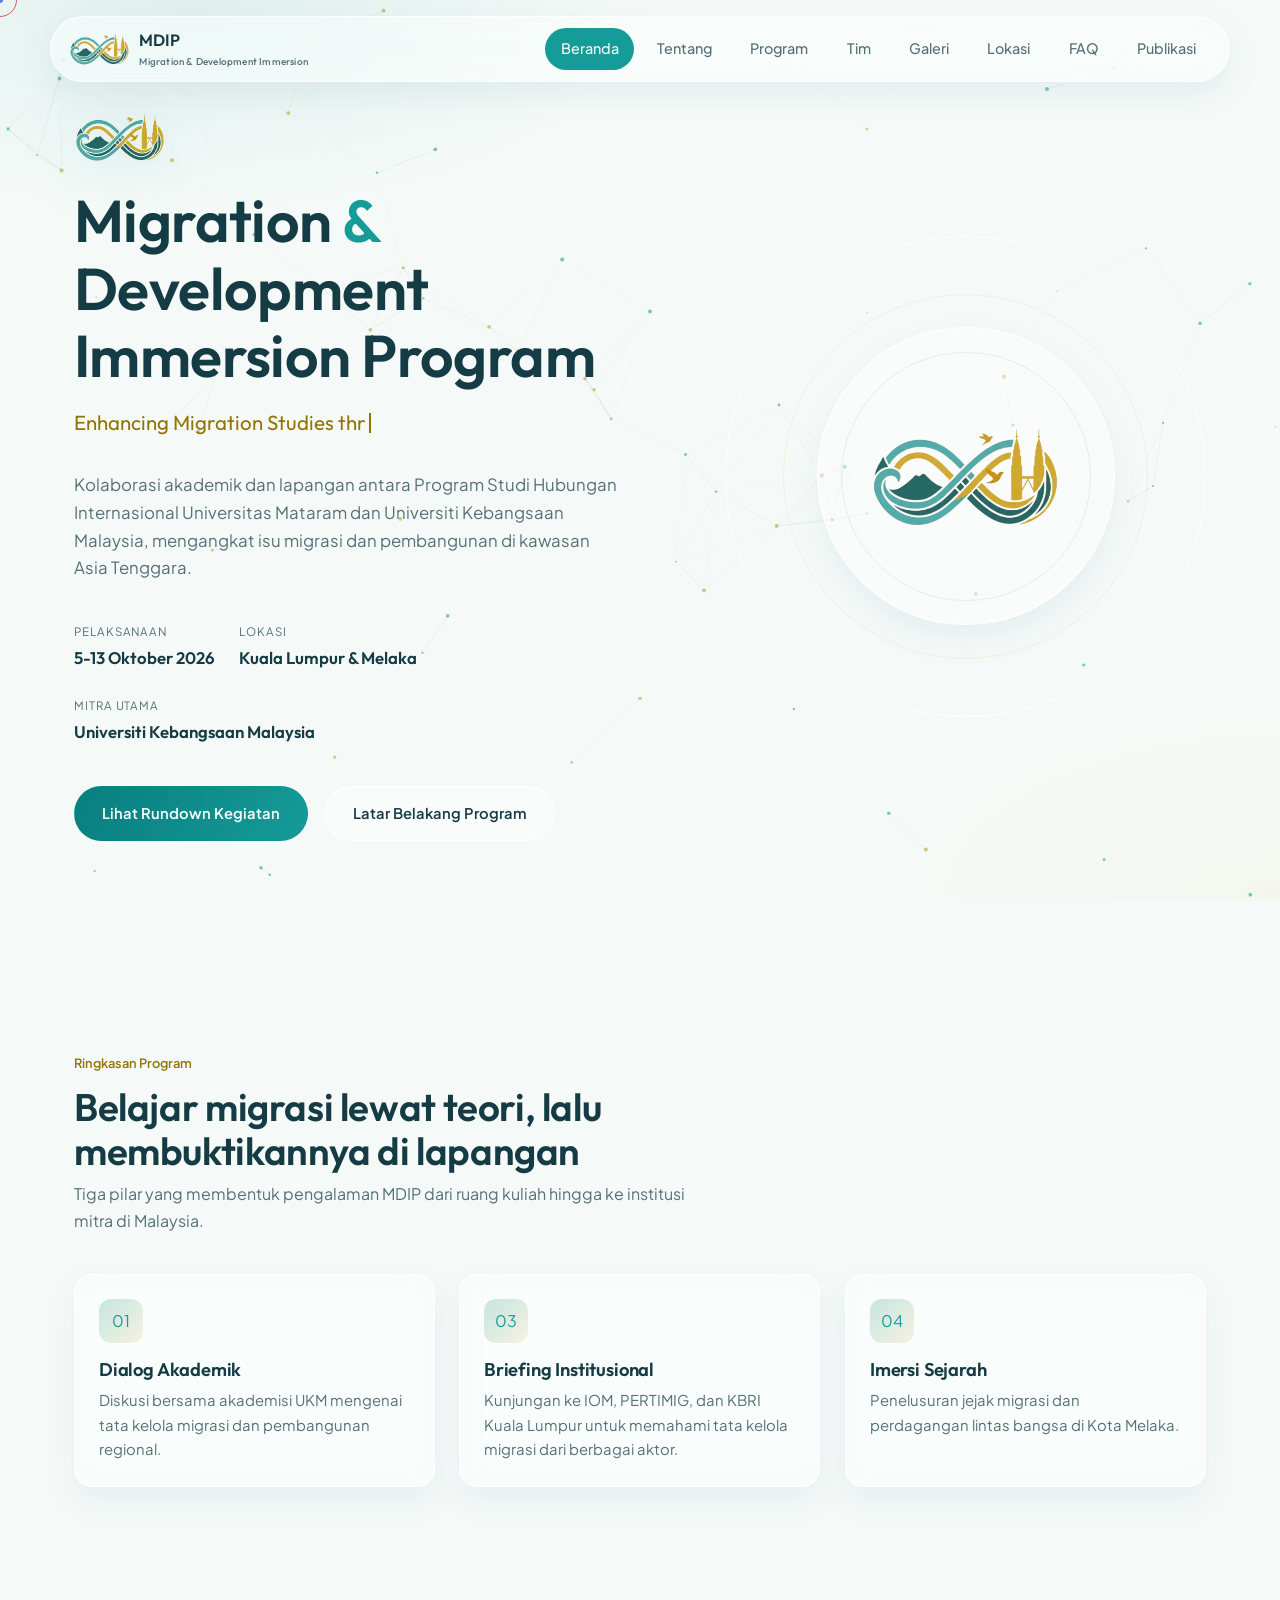
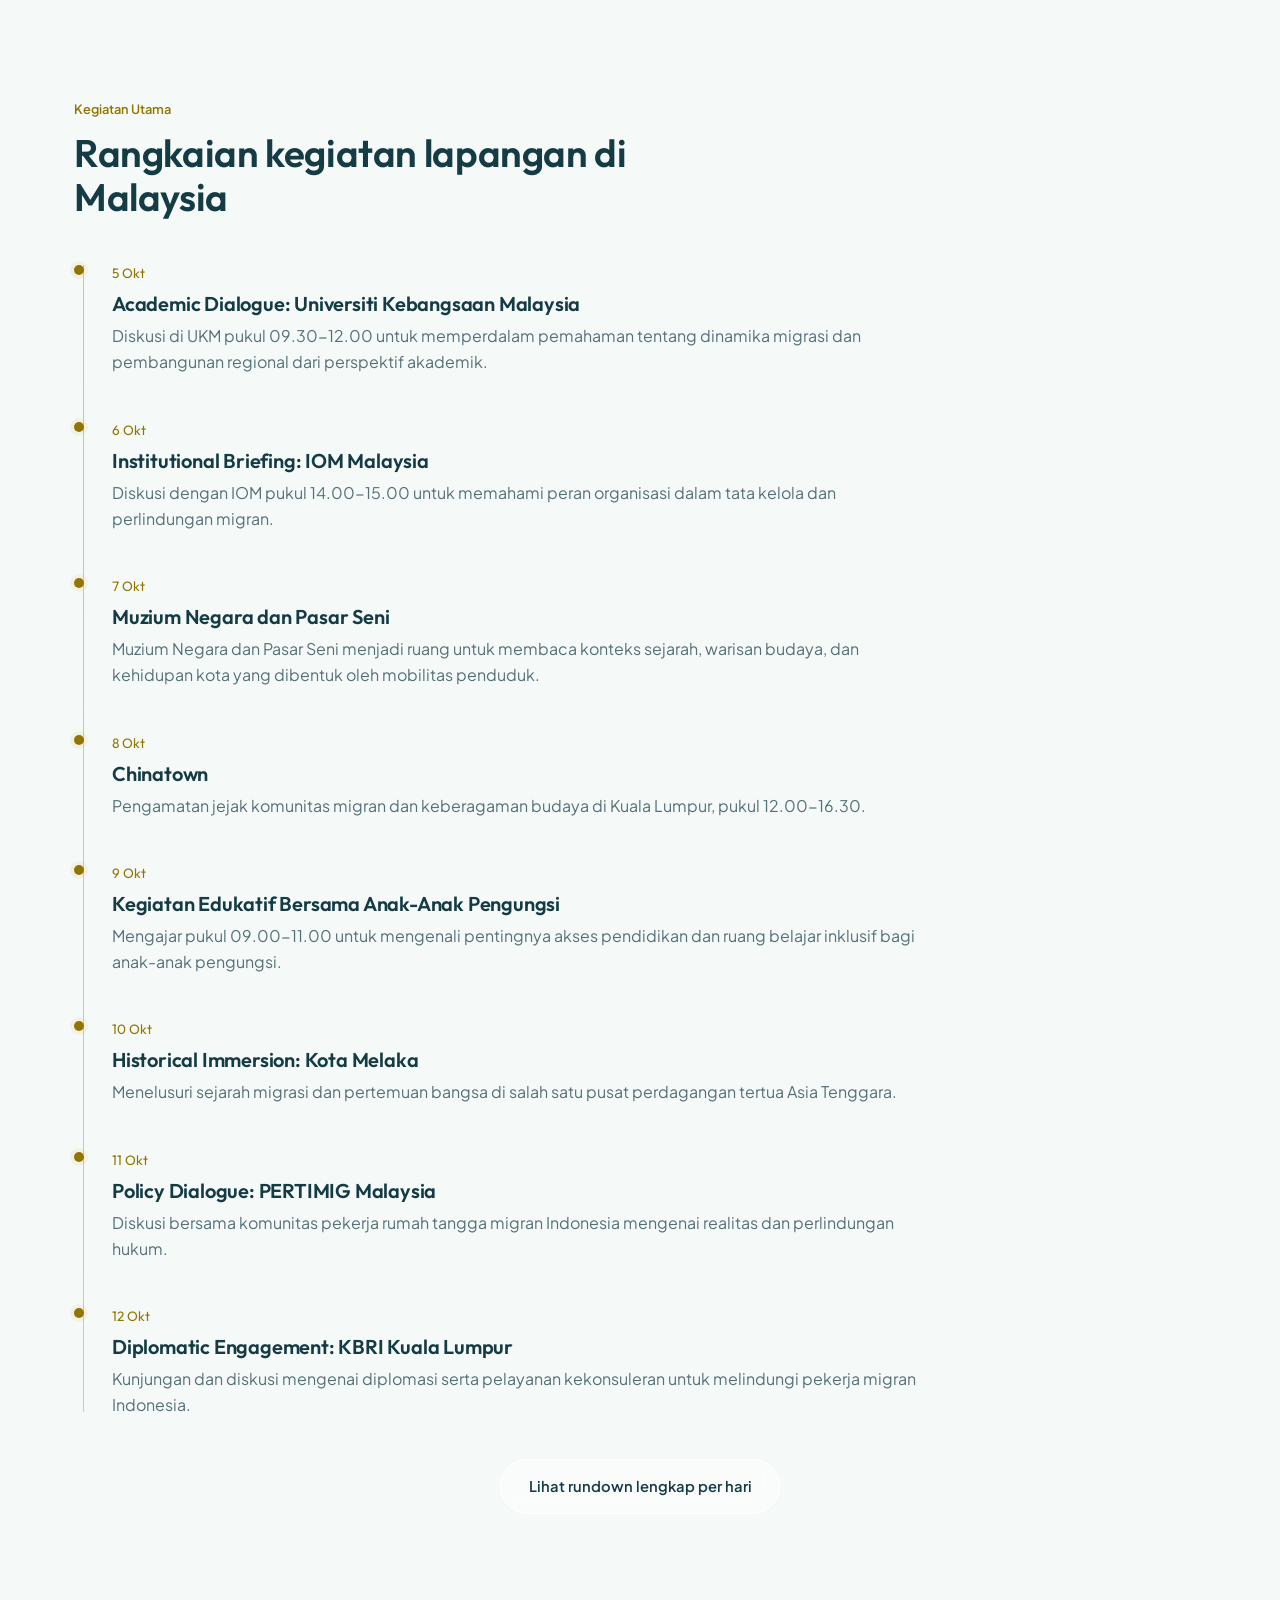
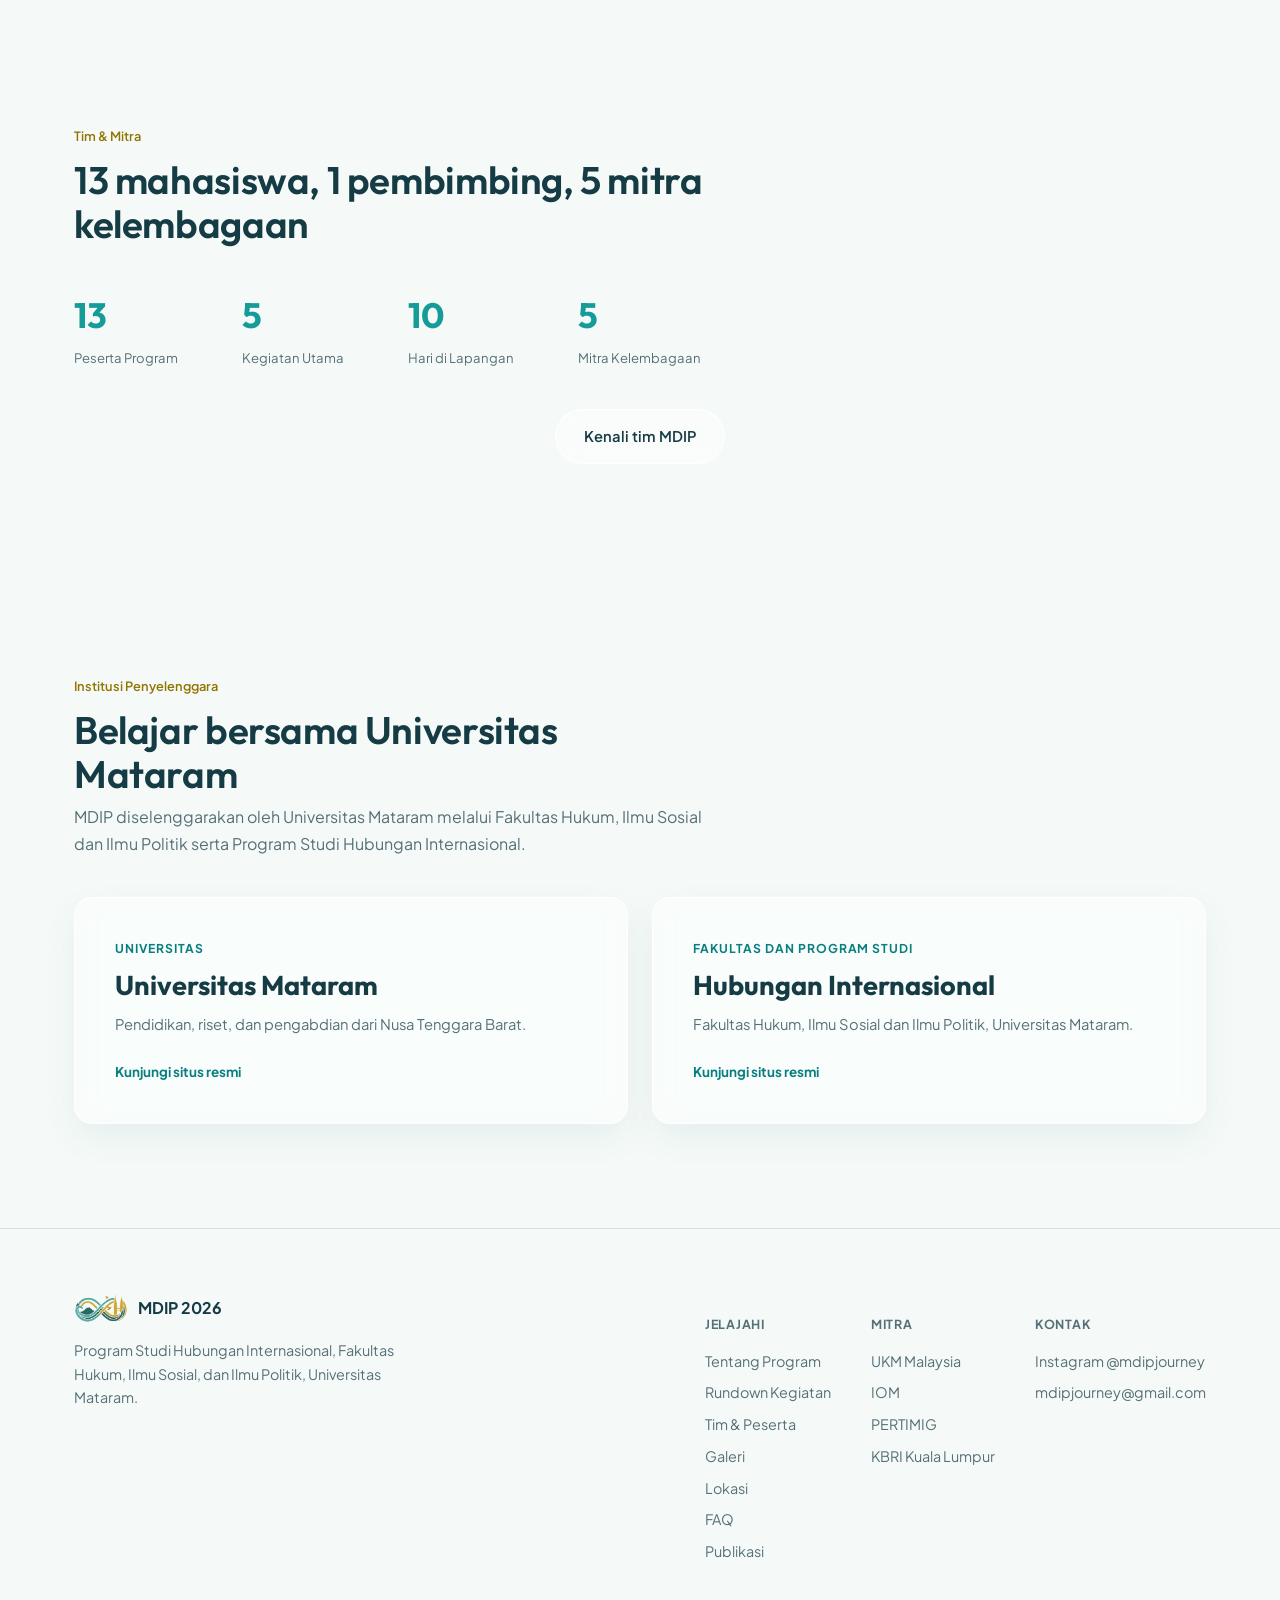
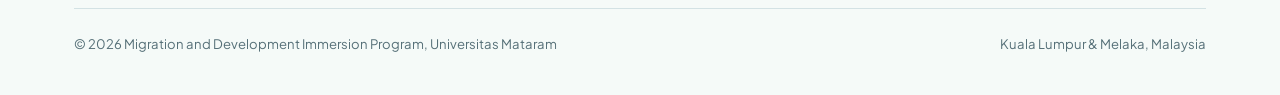
==== commit c083a2d8: "update semua dokumentasi" ====
--- a/index.html
+++ b/index.html
@@ -87,7 +87,7 @@
         <div class="tilt-card glass">
           <div class="icon">03</div>
           <h3>Briefing Institusional</h3>
-          <p>Kunjungan ke IOM, NSI, PERTIMIG, dan KBRI Kuala Lumpur untuk memahami tata kelola migrasi dari berbagai aktor.</p>
+          <p>Kunjungan ke IOM, PERTIMIG, dan KBRI Kuala Lumpur untuk memahami tata kelola migrasi dari berbagai aktor.</p>
         </div>
         <div class="tilt-card glass">
           <div class="icon">04</div>
@@ -159,14 +159,14 @@
     <div class="container">
       <div class="section-head" data-reveal>
         <span class="eyebrow">Tim &amp; Mitra</span>
-        <h2>13 mahasiswa, 1 pembimbing, 6 mitra kelembagaan</h2>
+        <h2>13 mahasiswa, 1 pembimbing, 5 mitra kelembagaan</h2>
       </div>
 
       <div class="stat-strip" data-reveal-stagger>
         <div class="stat"><div class="n"><span data-count="13">0</span></div><div class="l">Peserta Program</div></div>
-        <div class="stat"><div class="n"><span data-count="6">0</span></div><div class="l">Kegiatan Utama</div></div>
+        <div class="stat"><div class="n"><span data-count="5">0</span></div><div class="l">Kegiatan Utama</div></div>
         <div class="stat"><div class="n"><span data-count="10">0</span></div><div class="l">Hari di Lapangan</div></div>
-        <div class="stat"><div class="n"><span data-count="6">0</span></div><div class="l">Mitra Kelembagaan</div></div>
+        <div class="stat"><div class="n"><span data-count="5">0</span></div><div class="l">Mitra Kelembagaan</div></div>
       </div>
 
       <div style="margin-top: var(--space-4); text-align:center;" data-reveal>
@@ -225,7 +225,6 @@
           <h5>Mitra</h5>
           <a href="about.html#mitra-ukm">UKM Malaysia</a>
           <a href="about.html#mitra-iom">IOM</a>
-          <a href="about.html#mitra-nsi">NSI</a>
           <a href="about.html#mitra-pertimig">PERTIMIG</a>
           <a href="about.html#mitra-kbri">KBRI Kuala Lumpur</a>
         </div>
--- a/css/style.css
+++ b/css/style.css
@@ -561,6 +561,10 @@
   columns: 3 220px;
   column-gap: var(--space-2);
 }
+.gallery-category + .gallery-category { margin-top: clamp(2.75rem, 6vw, 4.5rem); }
+.gallery-category-head { margin-bottom: var(--space-3); }
+.gallery-category-head h2 { margin-top: 0.35rem; font-size: clamp(1.55rem, 2.8vw, 2.2rem); }
+.gallery-category-head p { margin-top: 0.45rem; color: var(--ink-dim); }
 .masonry figure {
   break-inside: avoid;
   margin-bottom: var(--space-2);
@@ -592,33 +596,6 @@
   transition: transform 0.3s var(--ease);
 }
 .masonry figure:hover figcaption { transform: translateY(0); }
-.gallery-coming-soon {
-  display: flex;
-  align-items: center;
-  gap: var(--space-3);
-  margin-top: var(--space-4);
-  padding: clamp(1.25rem, 3vw, 2rem);
-  background: linear-gradient(115deg, rgba(8, 126, 128, 0.09), rgba(255, 255, 255, 0.82) 58%, rgba(232, 178, 74, 0.12));
-}
-.coming-soon-mark {
-  display: grid;
-  place-items: center;
-  flex: 0 0 54px;
-  width: 54px;
-  height: 54px;
-  border-radius: 18px;
-  background: linear-gradient(135deg, var(--teal), var(--gold));
-  color: white;
-  font-size: 1.5rem;
-}
-.coming-soon-label { color: var(--teal); font-size: 0.72rem; font-weight: 700; letter-spacing: 0.14em; text-transform: uppercase; }
-.coming-soon-copy h2 { margin-top: 0.25rem; font-size: clamp(1.2rem, 2.3vw, 1.65rem); }
-.coming-soon-copy p { max-width: 68ch; margin-top: 0.45rem; color: var(--ink-dim); font-size: 0.92rem; }
-@media (max-width: 560px) {
-  .gallery-coming-soon { align-items: flex-start; gap: var(--space-2); }
-  .coming-soon-mark { flex-basis: 44px; width: 44px; height: 44px; border-radius: 14px; }
-}
-
 .lightbox {
   position: fixed; inset: 0; z-index: 2000;
   background: rgba(12, 43, 51, 0.78);
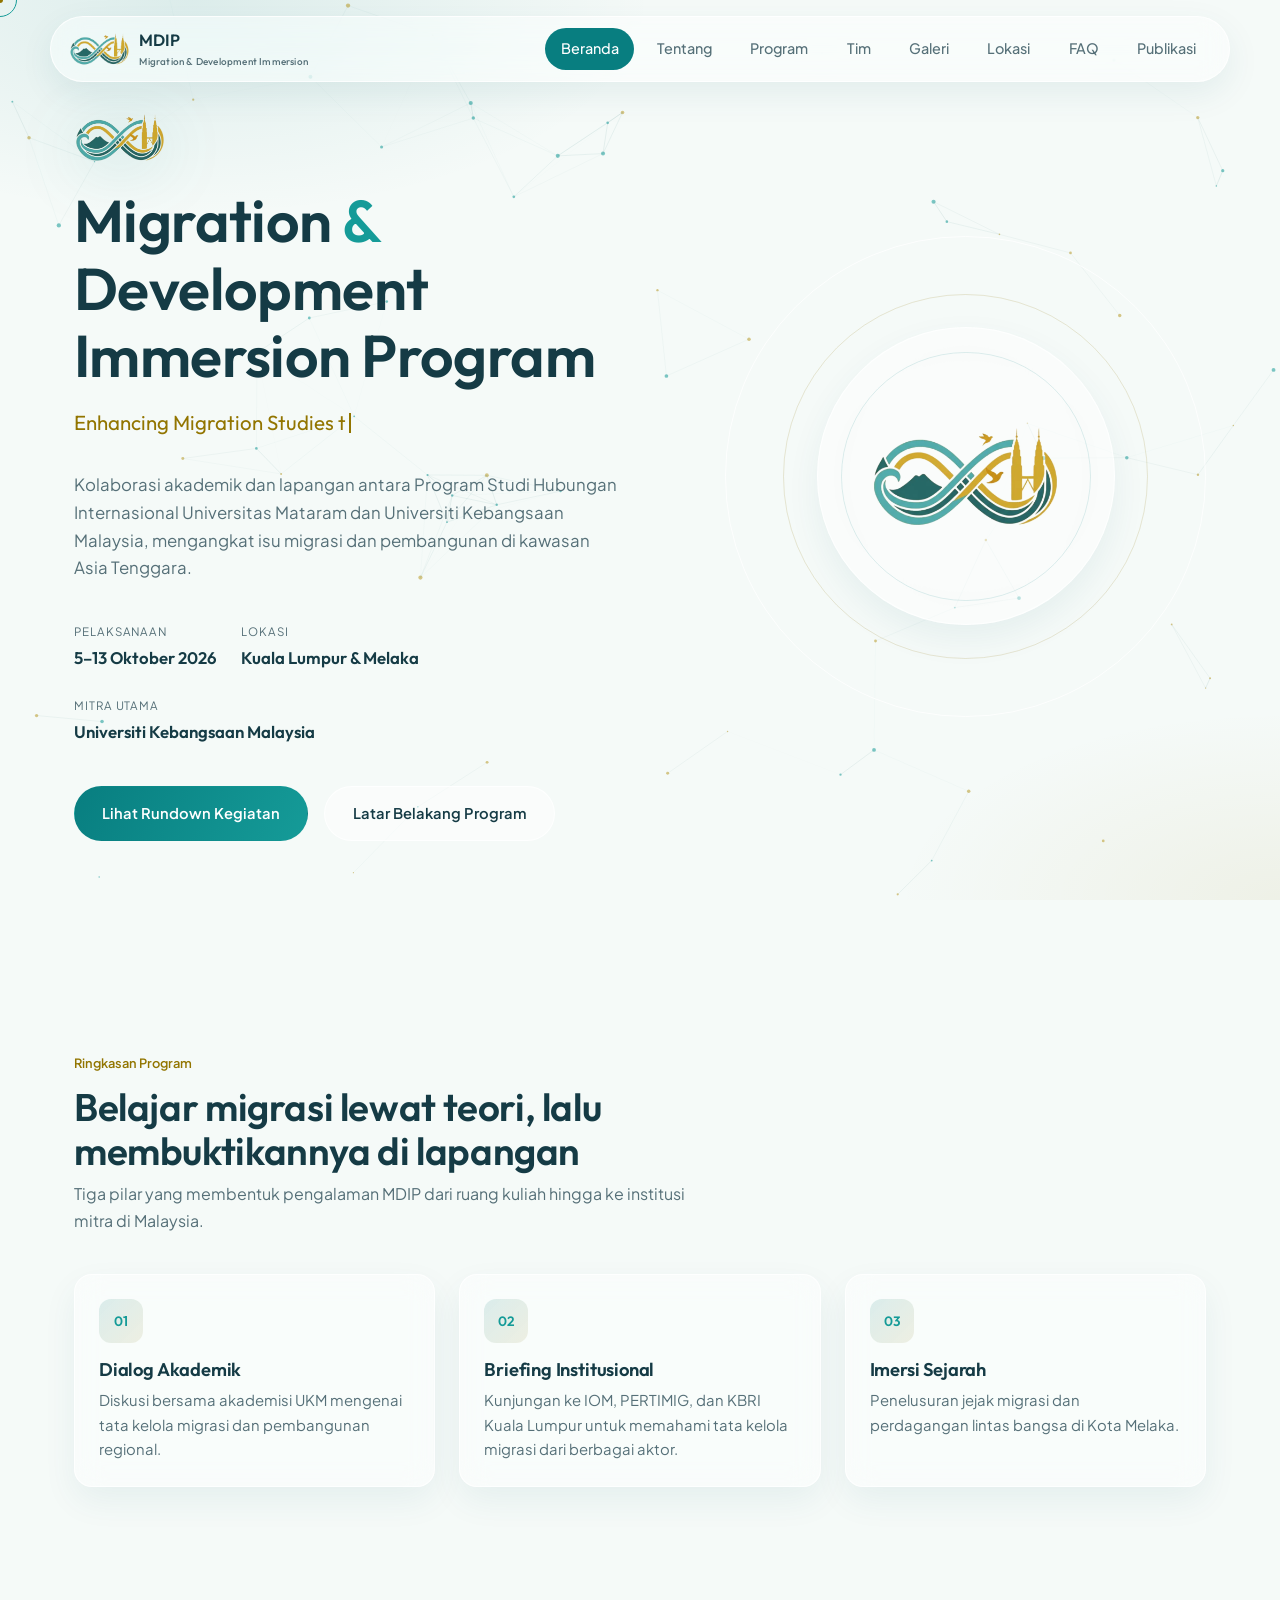
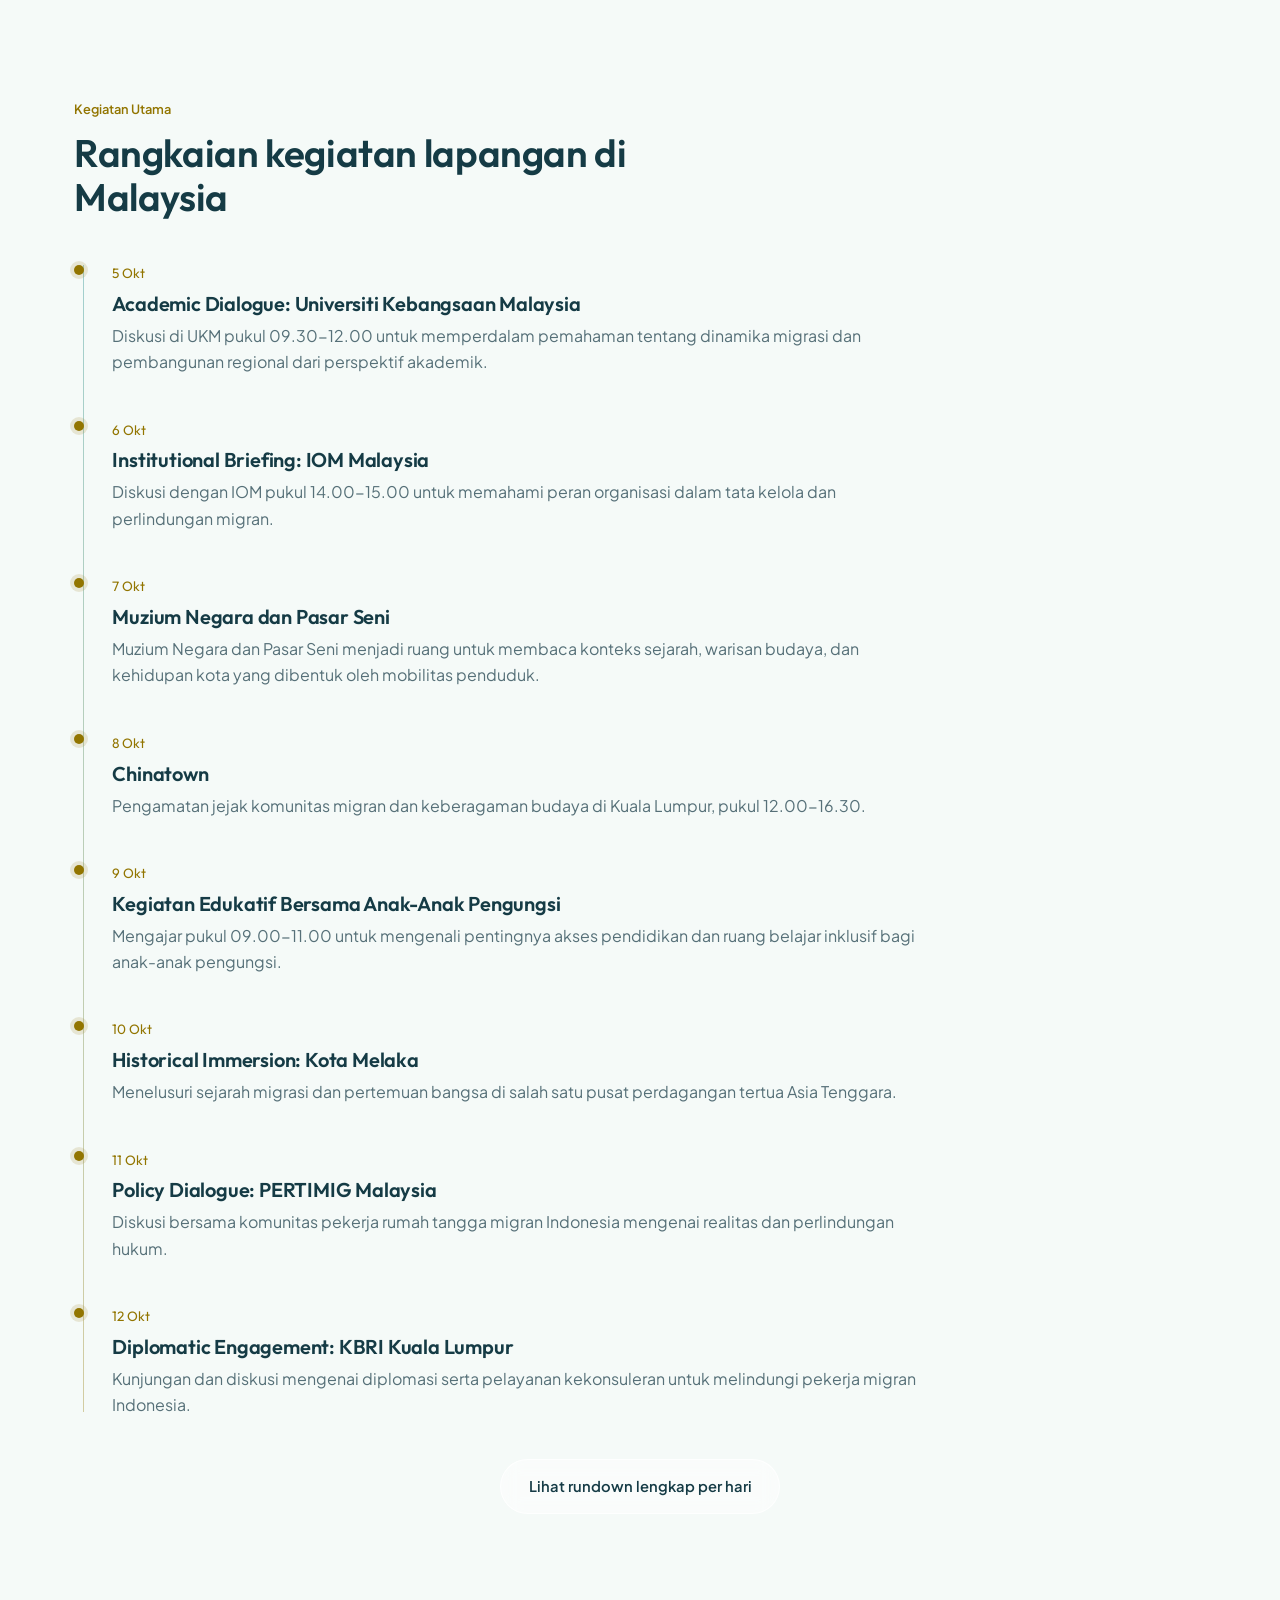
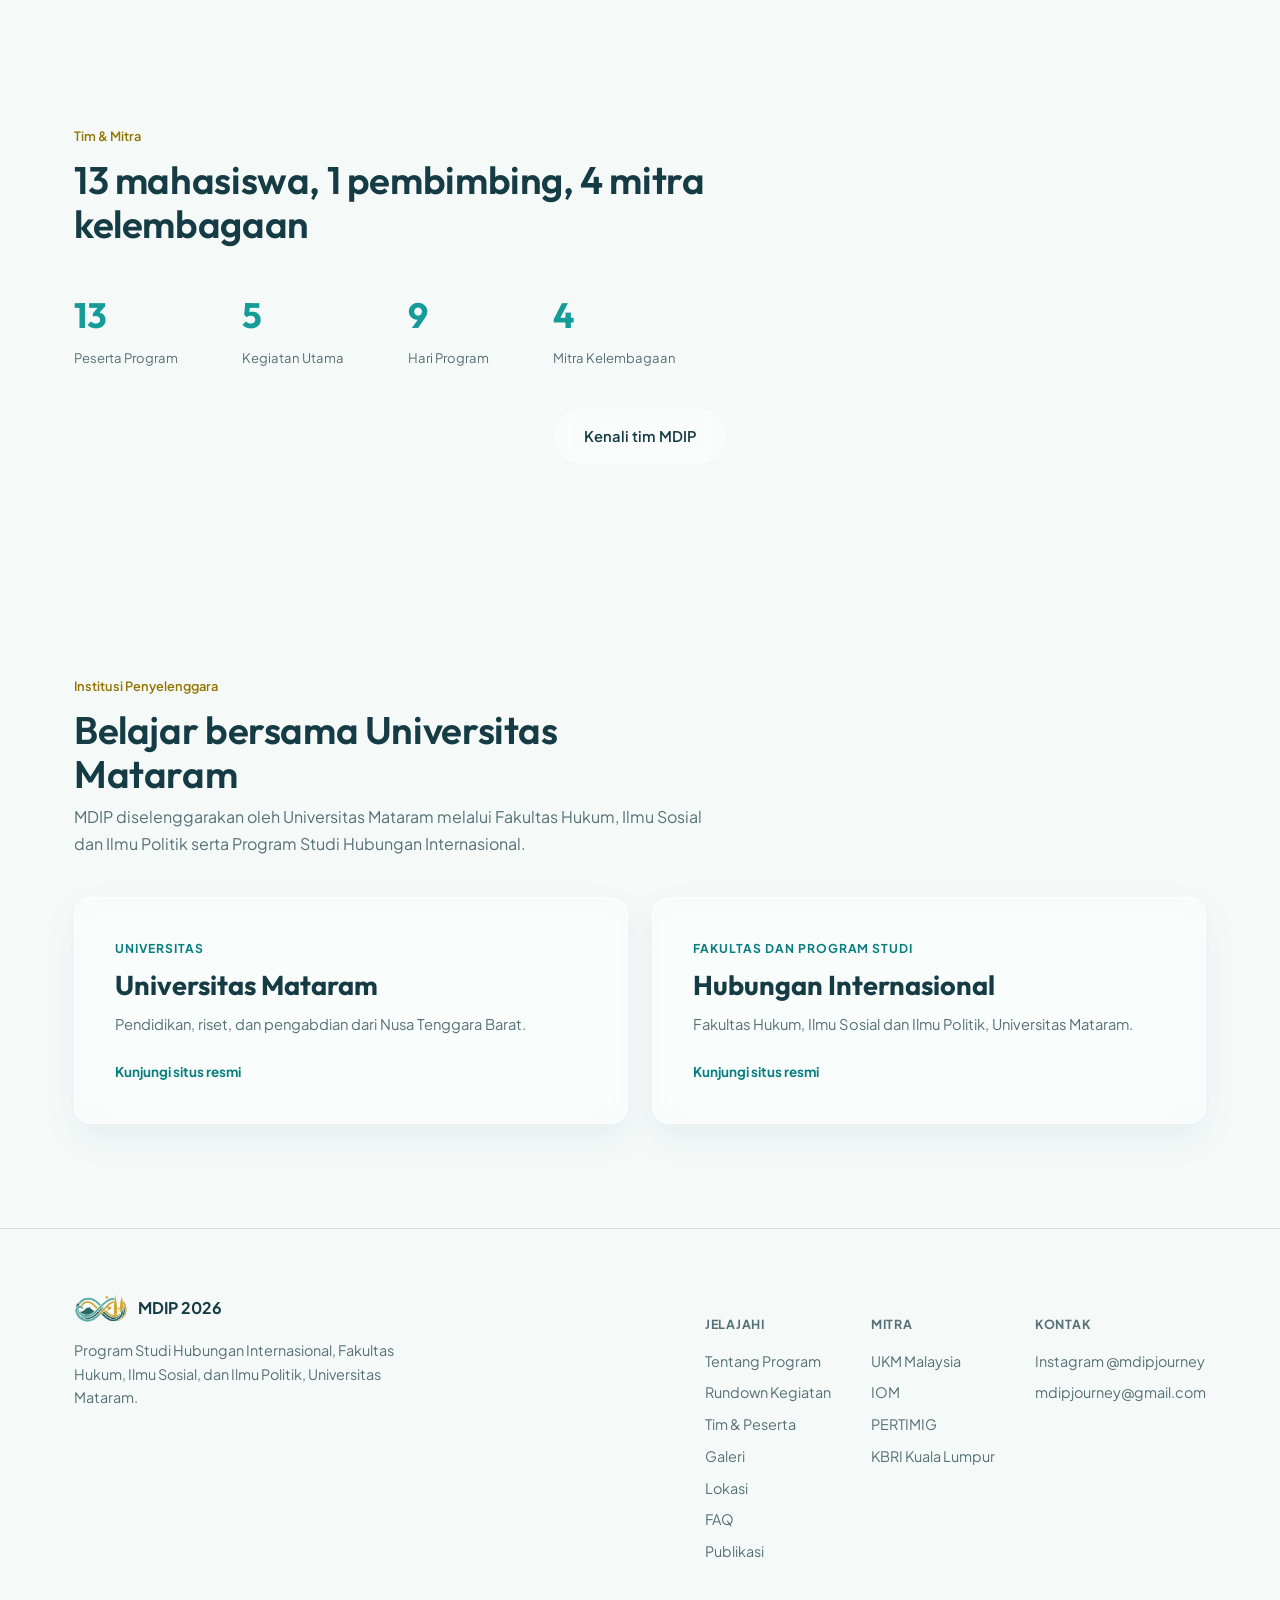
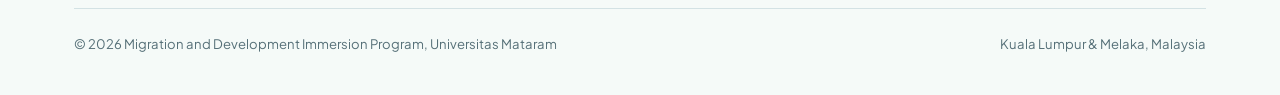
==== commit b4b3bb32: "Perbaiki tanggal 5–13 Okt, rundown keberangkatan, email, penomoran, dan konsistensi animasi Co-Autho" ====
--- a/index.html
+++ b/index.html
@@ -4,12 +4,12 @@
 <meta charset="UTF-8">
 <meta name="viewport" content="width=device-width, initial-scale=1.0">
 <title>MDIP: Migration and Development Immersion Program</title>
-<meta name="description" content="Migration and Development Immersion Program: kolaborasi akademik dan lapangan antara Universitas Mataram dan Universiti Kebangsaan Malaysia, 5-13 Oktober 2026.">
+<meta name="description" content="Migration and Development Immersion Program: kolaborasi akademik dan lapangan antara Universitas Mataram dan Universiti Kebangsaan Malaysia, 5–13 Oktober 2026.">
 <link rel="icon" href="assets/logo-icon.png">
 <link rel="preconnect" href="https://fonts.googleapis.com">
 <link href="https://fonts.googleapis.com/css2?family=Outfit:wght@500;600;700&family=Plus+Jakarta+Sans:wght@400;500;600;700&display=swap" rel="stylesheet">
-<link rel="stylesheet" href="css/style.css">
-<link rel="stylesheet" href="css/animations.css">
+<link rel="stylesheet" href="css/style.css?v=20261026">
+<link rel="stylesheet" href="css/animations.css?v=20261026">
 <script>try { const pending = sessionStorage.getItem('mdipPageEnterAt'); if (pending) document.documentElement.classList.add('page-pending'); else if (!window.matchMedia('(prefers-reduced-motion: reduce)').matches) document.documentElement.classList.add('intro-pending'); } catch (_) {}</script>
 </head>
 <body>
@@ -47,7 +47,7 @@
         <p class="lede">Kolaborasi akademik dan lapangan antara Program Studi Hubungan Internasional Universitas Mataram dan Universiti Kebangsaan Malaysia, mengangkat isu migrasi dan pembangunan di kawasan Asia Tenggara.</p>
 
         <div class="hero-meta">
-          <div class="meta-item"><span class="k">Pelaksanaan</span><span class="v">5-13 Oktober 2026</span></div>
+          <div class="meta-item"><span class="k">Pelaksanaan</span><span class="v">5–13 Oktober 2026</span></div>
           <div class="meta-item"><span class="k">Lokasi</span><span class="v">Kuala Lumpur &amp; Melaka</span></div>
           <div class="meta-item"><span class="k">Mitra Utama</span><span class="v">Universiti Kebangsaan Malaysia</span></div>
         </div>
@@ -85,12 +85,12 @@
           <p>Diskusi bersama akademisi UKM mengenai tata kelola migrasi dan pembangunan regional.</p>
         </div>
         <div class="tilt-card glass">
-          <div class="icon">03</div>
+          <div class="icon">02</div>
           <h3>Briefing Institusional</h3>
           <p>Kunjungan ke IOM, PERTIMIG, dan KBRI Kuala Lumpur untuk memahami tata kelola migrasi dari berbagai aktor.</p>
         </div>
         <div class="tilt-card glass">
-          <div class="icon">04</div>
+          <div class="icon">03</div>
           <h3>Imersi Sejarah</h3>
           <p>Penelusuran jejak migrasi dan perdagangan lintas bangsa di Kota Melaka.</p>
         </div>
@@ -159,14 +159,14 @@
     <div class="container">
       <div class="section-head" data-reveal>
         <span class="eyebrow">Tim &amp; Mitra</span>
-        <h2>13 mahasiswa, 1 pembimbing, 5 mitra kelembagaan</h2>
+        <h2>13 mahasiswa, 1 pembimbing, 4 mitra kelembagaan</h2>
       </div>
 
       <div class="stat-strip" data-reveal-stagger>
         <div class="stat"><div class="n"><span data-count="13">0</span></div><div class="l">Peserta Program</div></div>
         <div class="stat"><div class="n"><span data-count="5">0</span></div><div class="l">Kegiatan Utama</div></div>
-        <div class="stat"><div class="n"><span data-count="10">0</span></div><div class="l">Hari di Lapangan</div></div>
-        <div class="stat"><div class="n"><span data-count="5">0</span></div><div class="l">Mitra Kelembagaan</div></div>
+        <div class="stat"><div class="n"><span data-count="9">0</span></div><div class="l">Hari Program</div></div>
+        <div class="stat"><div class="n"><span data-count="4">0</span></div><div class="l">Mitra Kelembagaan</div></div>
       </div>
 
       <div style="margin-top: var(--space-4); text-align:center;" data-reveal>
@@ -242,8 +242,8 @@
   </div>
 </footer>
 
-<script src="js/particles.js"></script>
-<script src="js/animations.js"></script>
-<script src="js/main.js"></script>
+<script src="js/particles.js?v=20261026"></script>
+<script src="js/animations.js?v=20261026"></script>
+<script src="js/main.js?v=20261026"></script>
 </body>
 </html>
--- a/css/style.css
+++ b/css/style.css
@@ -72,8 +72,8 @@
   inset: 0;
   z-index: -2;
   background:
-    radial-gradient(ellipse 60% 40% at 15% 0%, rgba(42,157,143,0.10), transparent 60%),
-    radial-gradient(ellipse 50% 35% at 100% 100%, rgba(233,196,106,0.07), transparent 60%),
+    radial-gradient(ellipse 60% 40% at 15% 0%, rgba(8,126,128,0.10), transparent 60%),
+    radial-gradient(ellipse 50% 35% at 100% 100%, rgba(146,117,0,0.07), transparent 60%),
     var(--navy);
 }
 
@@ -127,7 +127,6 @@
   z-index: 9999;
   border-radius: 50%;
   transform: translate(-50%, -50%);
-  mix-blend-mode: difference;
 }
 .cursor-dot {
   width: 6px; height: 6px;
@@ -198,7 +197,8 @@
   transition: color 0.25s var(--ease), background 0.25s var(--ease);
 }
 .nav-links a:active, .footer-links a:active, .btn:active, button:active { transform: scale(0.97); }
-.nav-links a:hover, .nav-links a.is-active { color: var(--navy); background: var(--teal-bright); }
+.nav-links a:hover { color: var(--teal); background: rgba(8, 126, 128, 0.09); }
+.nav-links a.is-active { color: #FFFFFF; background: var(--teal); }
 
 .nav-toggle {
   display: none;
@@ -257,7 +257,7 @@
   background: linear-gradient(120deg, var(--teal), var(--teal-bright));
   color: #FFFFFF;
 }
-.btn-primary:hover { transform: translateY(-2px); box-shadow: 0 14px 30px -12px rgba(42,157,143,0.55); }
+.btn-primary:hover { transform: translateY(-2px); box-shadow: 0 14px 30px -12px rgba(8,126,128,0.45); }
 .btn-ghost {
   background: var(--glass-bg);
   border-color: var(--glass-border);
@@ -285,7 +285,7 @@
 .hero-logo {
   width: 92px;
   margin-bottom: var(--space-3);
-  filter: drop-shadow(0 8px 30px rgba(42,157,143,0.25));
+  filter: drop-shadow(0 8px 30px rgba(8,126,128,0.25));
 }
 .hero h1 {
   font-size: clamp(2.4rem, 4.6vw, 4rem);
@@ -328,8 +328,8 @@
   border: 1px solid var(--glass-border);
 }
 .hero-visual .ring.r1 { inset: 0; }
-.hero-visual .ring.r2 { inset: 12%; border-color: rgba(233,196,106,0.18); }
-.hero-visual .ring.r3 { inset: 24%; border-color: rgba(42,157,143,0.25); }
+.hero-visual .ring.r2 { inset: 12%; border-color: rgba(146,117,0,0.16); }
+.hero-visual .ring.r3 { inset: 24%; border-color: rgba(8,126,128,0.25); }
 .hero-visual .core {
   position: relative;
   width: 62%; height: 62%;
@@ -379,25 +379,7 @@
 @media (max-width: 900px) { .grid-3, .grid-4 { grid-template-columns: repeat(2, minmax(0, 1fr)); } }
 @media (max-width: 600px) { .grid-2, .grid-3, .grid-4 { grid-template-columns: 1fr; } }
 
-.tilt-card {
-  padding: var(--space-3);
-  transition: transform 0.15s ease, border-color 0.3s var(--ease), box-shadow 0.3s var(--ease);
-  will-change: transform;
-}
-.sdg-card, .institution-card, .partner-directory-card, .publication-card,
-.team-lead-card, .division-card, .supervisor-card {
-  transition: transform 0.15s ease, border-color 0.3s var(--ease), box-shadow 0.3s var(--ease);
-  will-change: transform;
-}
-.location-panel, .location-item, .route-link, .faq-item, .faq-contact,
-.resource-cta, .map-frame, .timeline-item, .agenda-row {
-  transition: transform 0.15s ease, border-color 0.3s var(--ease), box-shadow 0.3s var(--ease), background-color 0.3s var(--ease);
-  will-change: transform;
-}
-.tilt-card:hover, .tilt-interactive:hover {
-  border-color: rgba(233,196,106,0.35);
-  box-shadow: 0 20px 45px -20px rgba(0,0,0,0.55);
-}
+.tilt-card { padding: var(--space-3); }
 .tilt-card .num { font-family: var(--font-display); font-size: 0.85rem; color: var(--teal-bright); }
 .tilt-card h3 { margin-top: 0.7rem; font-size: 1.15rem; }
 .tilt-card p { margin-top: 0.5rem; color: var(--ink-dim); font-size: 0.93rem; }
@@ -405,7 +387,10 @@
   width: 44px; height: 44px;
   border-radius: 12px;
   display: grid; place-items: center;
-  background: linear-gradient(135deg, rgba(42,157,143,0.25), rgba(233,196,106,0.18));
+  background: linear-gradient(135deg, rgba(8,126,128,0.13), rgba(146,117,0,0.1));
+  font-family: var(--font-display);
+  font-weight: 600;
+  font-size: 0.85rem;
   color: var(--teal-bright);
   margin-bottom: var(--space-2);
 }
@@ -429,7 +414,7 @@
   width: 10px; height: 10px;
   border-radius: 50%;
   background: var(--gold);
-  box-shadow: 0 0 0 4px rgba(233,196,106,0.15);
+  box-shadow: 0 0 0 4px rgba(146,117,0,0.15);
 }
 .timeline-item .num { color: var(--gold); font-family: var(--font-display); font-size: 0.85rem; }
 .timeline-item h3 { margin-top: 0.4rem; font-size: 1.25rem; }
@@ -457,14 +442,20 @@
   font-weight: 600;
   transition: all 0.25s var(--ease);
 }
+.rundown-tabs button:hover:not(.is-active) { color: var(--teal); border-color: rgba(8, 126, 128, 0.34); }
 .rundown-tabs button.is-active { background: var(--teal); color: #FFFFFF; border-color: var(--teal); }
+.rundown-tabs button.is-travel { border-style: dashed; border-color: rgba(146, 117, 0, 0.45); }
+.rundown-tabs button.is-travel.is-active { background: var(--gold); border-color: var(--gold); border-style: solid; }
+.rundown-card { padding: var(--space-3); }
+.panel-tag { display: inline-block; color: var(--teal); font-size: 0.72rem; font-weight: 700; letter-spacing: 0.08em; text-transform: uppercase; }
+#day1 .panel-tag { color: var(--gold); }
 .rundown-tabs button .d { display: block; font-size: 0.68rem; font-weight: 500; opacity: 0.75; }
 
 .rundown-panel { display: none; }
 .rundown-panel.is-active { display: block; }
 .rundown-panel.is-active { animation: panelIn 0.42s var(--ease) both; }
 @keyframes panelIn { from { opacity: 0; transform: translateY(12px); } to { opacity: 1; transform: translateY(0); } }
-.rundown-panel h3 { font-size: 1.3rem; }
+.rundown-panel h3 { margin-top: 0.35rem; font-size: 1.3rem; }
 .rundown-panel .sub { color: var(--gold); font-size: 0.85rem; margin-top: 0.3rem; }
 
 .agenda-row {
@@ -492,7 +483,6 @@
 .supervisor-copy p { margin-top: 0.7rem; color: var(--ink-dim); font-size: 0.92rem; }
 .team-lead-card { padding: clamp(1.5rem, 3vw, 2.25rem); min-height: 220px; display: flex; flex-direction: column; align-items: flex-start; }
 .team-lead-card, .division-card { cursor: pointer; text-align: left; }
-.team-lead-card:hover, .division-card:hover { border-color: rgba(8, 126, 128, 0.34); box-shadow: 0 18px 38px rgba(7, 85, 106, 0.12); }
 .team-lead-card:focus-visible, .division-card:focus-visible { outline: 2px solid var(--teal); outline-offset: 4px; }
 .team-role-label { color: var(--teal); font-size: 0.76rem; font-weight: 700; letter-spacing: 0.1em; text-transform: uppercase; }
 .team-lead-card h3 { margin-top: 1rem; font-size: clamp(1.2rem, 2.2vw, 1.55rem); }
@@ -572,9 +562,7 @@
   overflow: hidden;
   position: relative;
   cursor: pointer;
-  transition: transform 0.28s var(--ease), box-shadow 0.28s var(--ease);
-}
-.masonry figure:active { transform: scale(0.985); }
+}
 .masonry .ph {
   width: 100%;
   aspect-ratio: var(--ar, 1/1);
@@ -640,9 +628,7 @@
   flex-direction: column;
   min-height: 230px;
   color: var(--ink);
-  transition: transform 0.32s var(--ease), border-color 0.32s var(--ease), box-shadow 0.32s var(--ease);
-}
-.sdg-card:hover { transform: translateY(-5px); border-color: rgba(8, 126, 128, 0.34); box-shadow: 0 18px 38px rgba(7, 85, 106, 0.12); }
+}
 .sdg-card .tag { font-family: var(--font-display); font-weight: 700; font-size: 1.6rem; color: var(--gold); }
 .sdg-card h4 { margin-top: 0.5rem; font-size: 0.98rem; }
 .sdg-card p { margin-top: 0.4rem; font-size: 0.85rem; color: var(--ink-dim); }
@@ -658,9 +644,7 @@
   flex-direction: column;
   align-items: flex-start;
   color: var(--ink);
-  transition: transform 0.32s var(--ease), border-color 0.32s var(--ease), box-shadow 0.32s var(--ease);
-}
-.institution-card:hover { transform: translateY(-5px); border-color: rgba(8, 126, 128, 0.34); box-shadow: 0 18px 38px rgba(7, 85, 106, 0.12); }
+}
 .institution-kicker { color: var(--teal); font-size: 0.76rem; font-weight: 700; letter-spacing: 0.08em; text-transform: uppercase; }
 .institution-card strong { margin-top: 0.7rem; font-family: var(--font-display); font-size: clamp(1.25rem, 2.4vw, 1.7rem); line-height: 1.2; }
 .institution-description { margin-top: 0.65rem; color: var(--ink-dim); font-size: 0.92rem; }
@@ -675,9 +659,7 @@
   flex-direction: column;
   align-items: flex-start;
   color: var(--ink);
-  transition: transform 0.32s var(--ease), border-color 0.32s var(--ease), box-shadow 0.32s var(--ease);
-}
-.partner-directory-card:hover { transform: translateY(-5px); border-color: rgba(8, 126, 128, 0.34); box-shadow: 0 18px 38px rgba(7, 85, 106, 0.12); }
+}
 .partner-directory-card strong { margin-top: 0.65rem; font-family: var(--font-display); font-size: 1.2rem; line-height: 1.25; }
 .partner-directory-card .institution-link { margin-top: auto; }
 @media (max-width: 860px) { .partner-directory-grid { grid-template-columns: repeat(2, minmax(0, 1fr)); } }
@@ -703,7 +685,7 @@
 .page-hero h1 { font-size: clamp(2rem, 4vw, 3rem); }
 .page-hero p { margin-top: var(--space-2); color: var(--ink-dim); max-width: 60ch; }
 .breadcrumb { font-size: 0.82rem; color: var(--ink-dim); margin-bottom: var(--space-2); }
-.breadcrumb a:hover { color: var(--gold); }
+.breadcrumb a:hover { color: var(--teal); }
 
 /* Objectives list */
 .check-list li { display: flex; gap: 0.8rem; padding: 0.65rem 0; border-bottom: 1px solid var(--line); }
@@ -756,8 +738,7 @@
 .faq-contact { display:flex; max-width:900px; margin:1.2rem auto 0; padding:1.2rem 1.4rem; align-items:center; justify-content:space-between; gap:1rem; border:1px solid var(--line); border-radius:var(--radius); }
 .faq-contact p { margin-top:.3rem; color:var(--ink-dim); font-size:.88rem; }
 .publication-grid { display:grid; grid-template-columns:repeat(3,minmax(0,1fr)); gap:1rem; }
-.publication-card { display:flex; flex-direction:column; min-height:290px; padding:1.35rem; border:1px solid var(--line); border-radius:var(--radius); transition:transform .25s var(--ease), border-color .25s, box-shadow .25s; }
-.publication-card:hover { transform:translateY(-4px); border-color:rgba(8,126,128,.3); box-shadow:0 16px 36px rgba(21,59,69,.08); }
+.publication-card { display:flex; flex-direction:column; min-height:290px; padding:1.35rem; border:1px solid var(--line); border-radius:var(--radius); }
 .publication-top { display:flex; align-items:center; justify-content:space-between; margin-bottom:1.2rem; }
 .publication-icon { display:grid; place-items:center; width:42px; height:42px; border-radius:13px; background:rgba(8,126,128,.1); color:var(--teal); font:700 .85rem var(--font-display); }
 .publication-status { padding:.34rem .6rem; border:1px solid rgba(146,117,0,.25); border-radius:99px; background:rgba(146,117,0,.08); color:#735d00; font-size:.68rem; font-weight:700; }
@@ -779,9 +760,22 @@
 button, .nav-links a, .footer-links a, .tilt-card, .masonry figure {
   -webkit-tap-highlight-color: transparent;
 }
-.nav-toggle:active, .rundown-tabs button:active, .lightbox .close:active { transform: scale(0.94); }
 .is-pressed { animation: pressFeedback 0.24s var(--ease); }
 @keyframes pressFeedback { 0% { scale: 1; } 45% { scale: 0.975; } 100% { scale: 1; } }
+
+/* =========================================================================
+   Shared card motion: one hover style and one timing for every card type.
+   The pointer tilt itself is applied by main.js (.tilt-interactive).
+   ========================================================================= */
+.tilt-interactive {
+  transition: transform 0.22s var(--ease), border-color 0.3s var(--ease), box-shadow 0.3s var(--ease);
+}
+.tilt-card:not([data-static]):hover, .sdg-card:hover, .institution-card:hover, .partner-directory-card:hover,
+.publication-card:hover, .division-card:hover, .supervisor-card:hover, .team-lead-card:hover {
+  border-color: rgba(8, 126, 128, 0.34);
+  box-shadow: 0 18px 38px rgba(7, 85, 106, 0.12);
+}
+.masonry figure.tilt-interactive:hover { box-shadow: 0 18px 38px rgba(7, 85, 106, 0.16); }
 
 /* Reveal-on-scroll base state (JS adds .is-visible) */
 [data-reveal] { opacity: 0; transform: translateY(28px); transition: opacity 0.7s var(--ease), transform 0.7s var(--ease); }
@@ -830,3 +824,4 @@
   .footer-bottom { flex-direction: column; }
   .map-caption { max-width: calc(100% - 2rem); border-radius: 12px; }
 }
+
--- a/css/animations.css
+++ b/css/animations.css
@@ -55,7 +55,7 @@
 body.intro-entering > .site-header,
 body.intro-entering > main,
 body.intro-entering > .site-footer {
-  animation: contentFadeIn .9s ease both;
+  animation: contentFadeIn .7s ease both;
 }
 body.intro-entering > .site-header { animation-delay: 0s; }
 body.intro-entering > main { animation-delay: .08s; }
@@ -87,8 +87,8 @@
 body.page-leaving .site-header,
 body.page-leaving .site-footer {
   opacity: 0;
-  transform: translateY(10px);
-  transition: opacity 0.46s ease, transform 0.46s var(--ease);
+  transform: translateY(14px);
+  transition: opacity 0.45s ease, transform 0.45s var(--ease);
 }
 html.page-pending body main,
 html.page-pending body .site-header,
@@ -102,7 +102,7 @@
 body.page-entering main,
 body.page-entering .site-header,
 body.page-entering .site-footer {
-  animation: pageFadeIn 1.5s cubic-bezier(.4, 0, .2, 1) both;
+  animation: pageFadeIn 0.7s var(--ease) both;
 }
 body.page-entering .site-header { animation-delay: 0s; }
 body.page-entering .site-footer { animation-delay: 0.08s; }
@@ -114,8 +114,7 @@
   transition: none;
 }
 @keyframes pageFadeIn {
-  0% { opacity: 0; transform: translateY(18px); }
-  62% { opacity: 0.72; transform: translateY(4px); }
+  from { opacity: 0; transform: translateY(14px); }
   to { opacity: 1; transform: translateY(0); }
 }
 
@@ -140,9 +139,6 @@
   100% { opacity: 0; transform: translate3d(var(--drift),110vh,0) rotate(300deg); }
 }
 
-/* Tilt-card 3D hover, transform set inline via JS for pointer tracking,
-   this just enables perspective on the grid container */
-.grid { perspective: 1200px; }
 
 /* SDG / stat number count-up support: JS toggles this class when in view */
 .count-target { font-variant-numeric: tabular-nums; }
